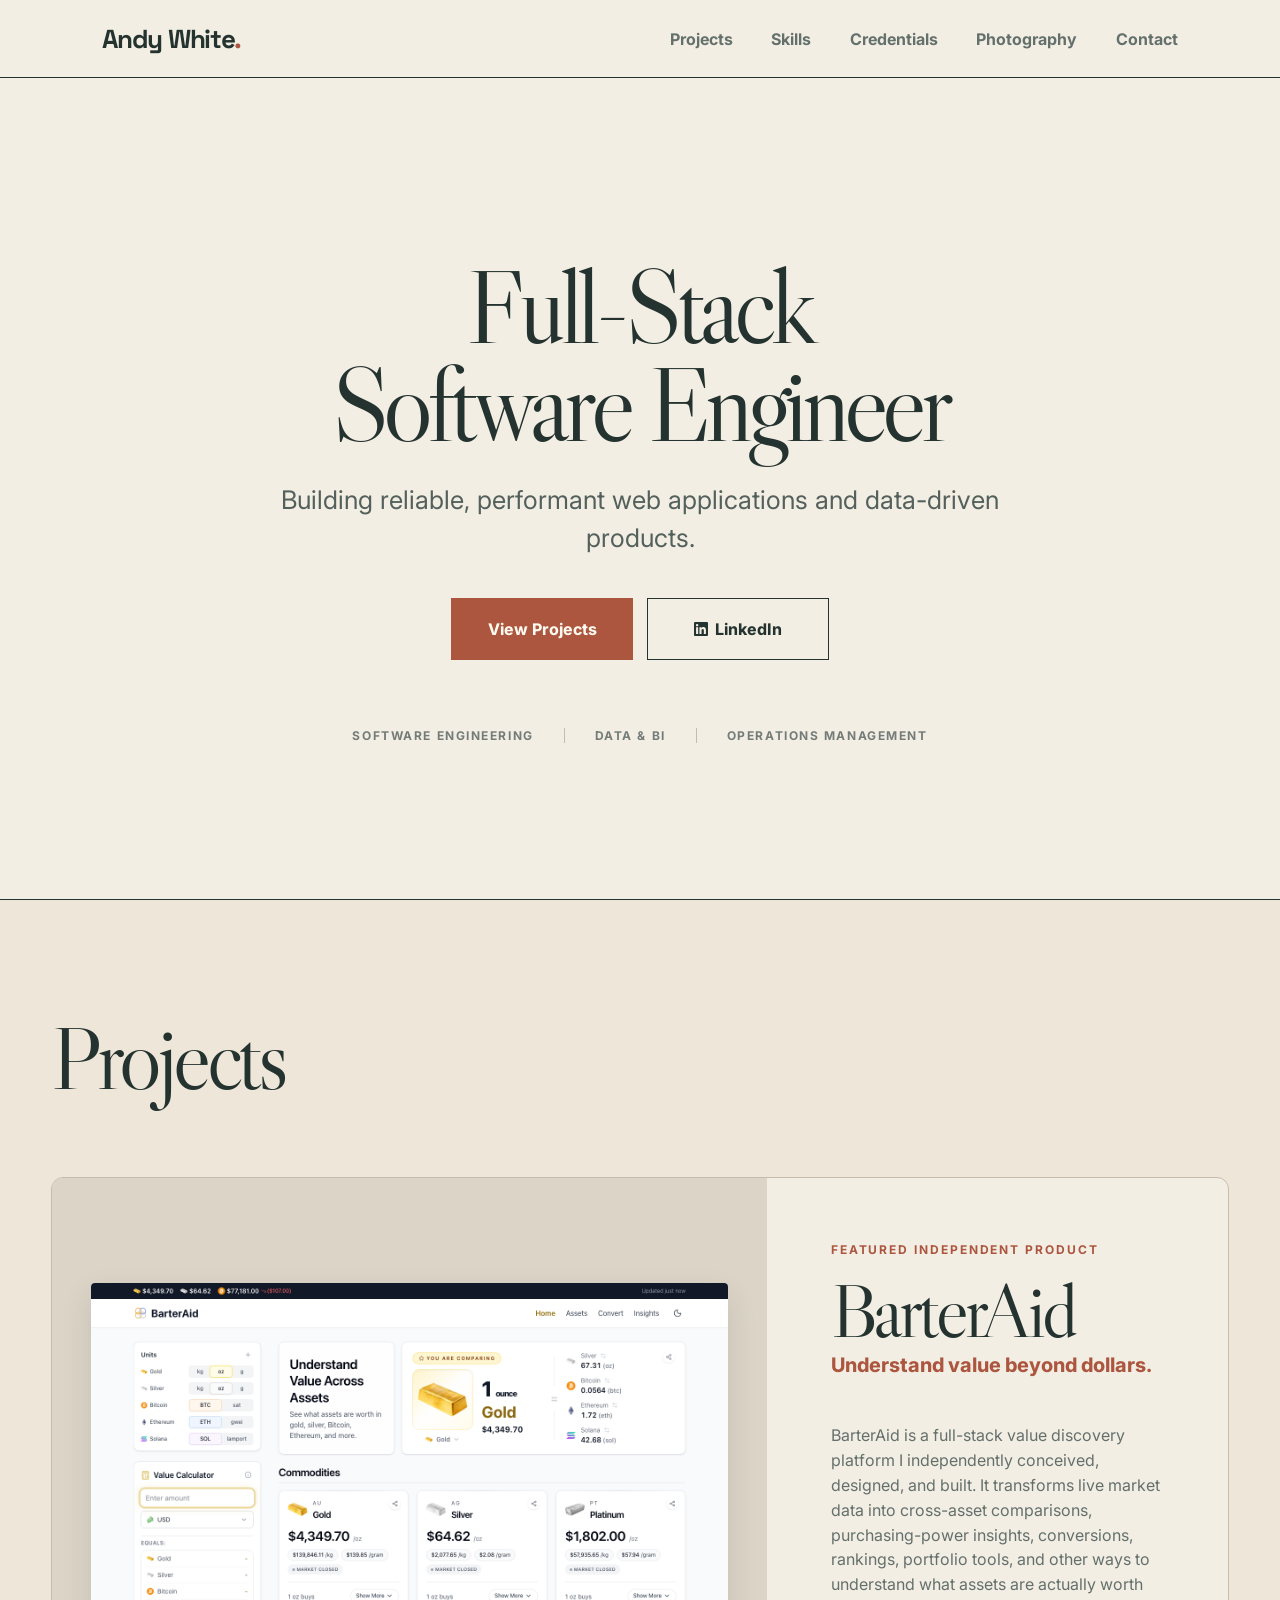
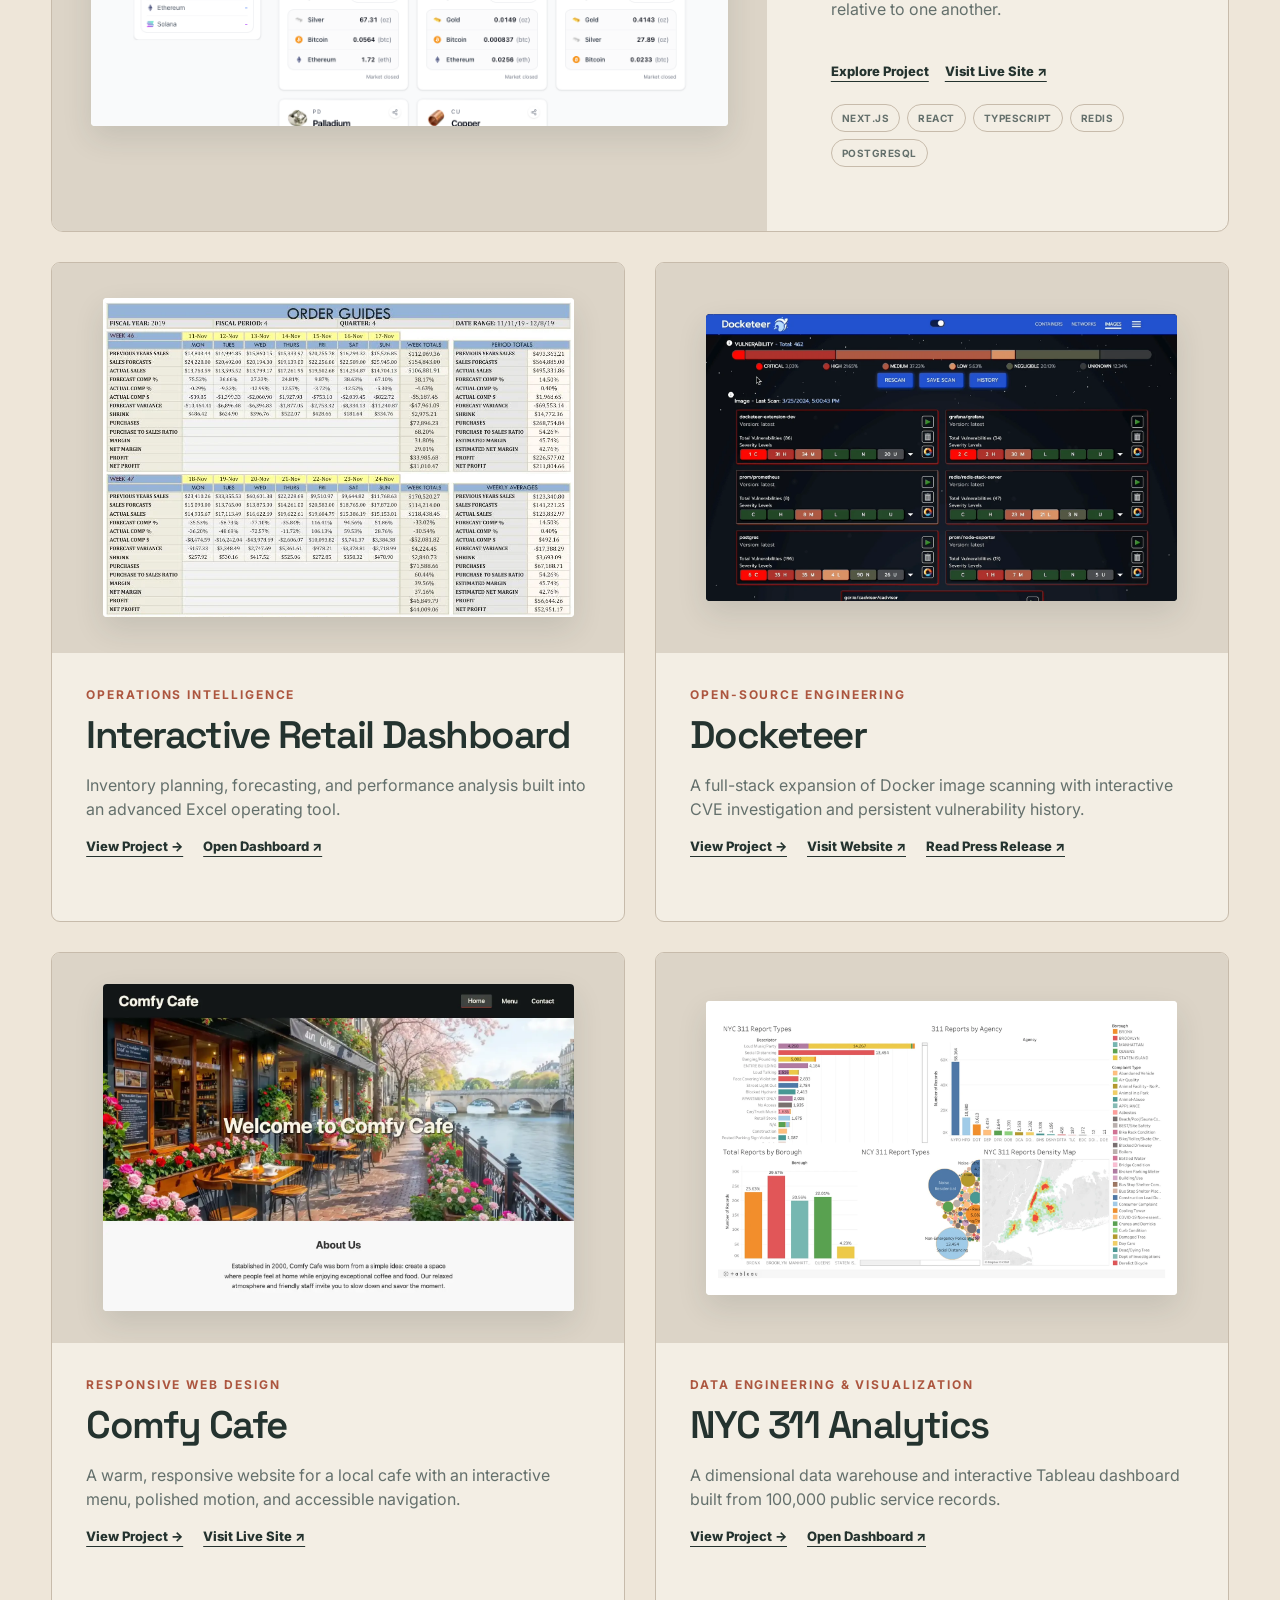
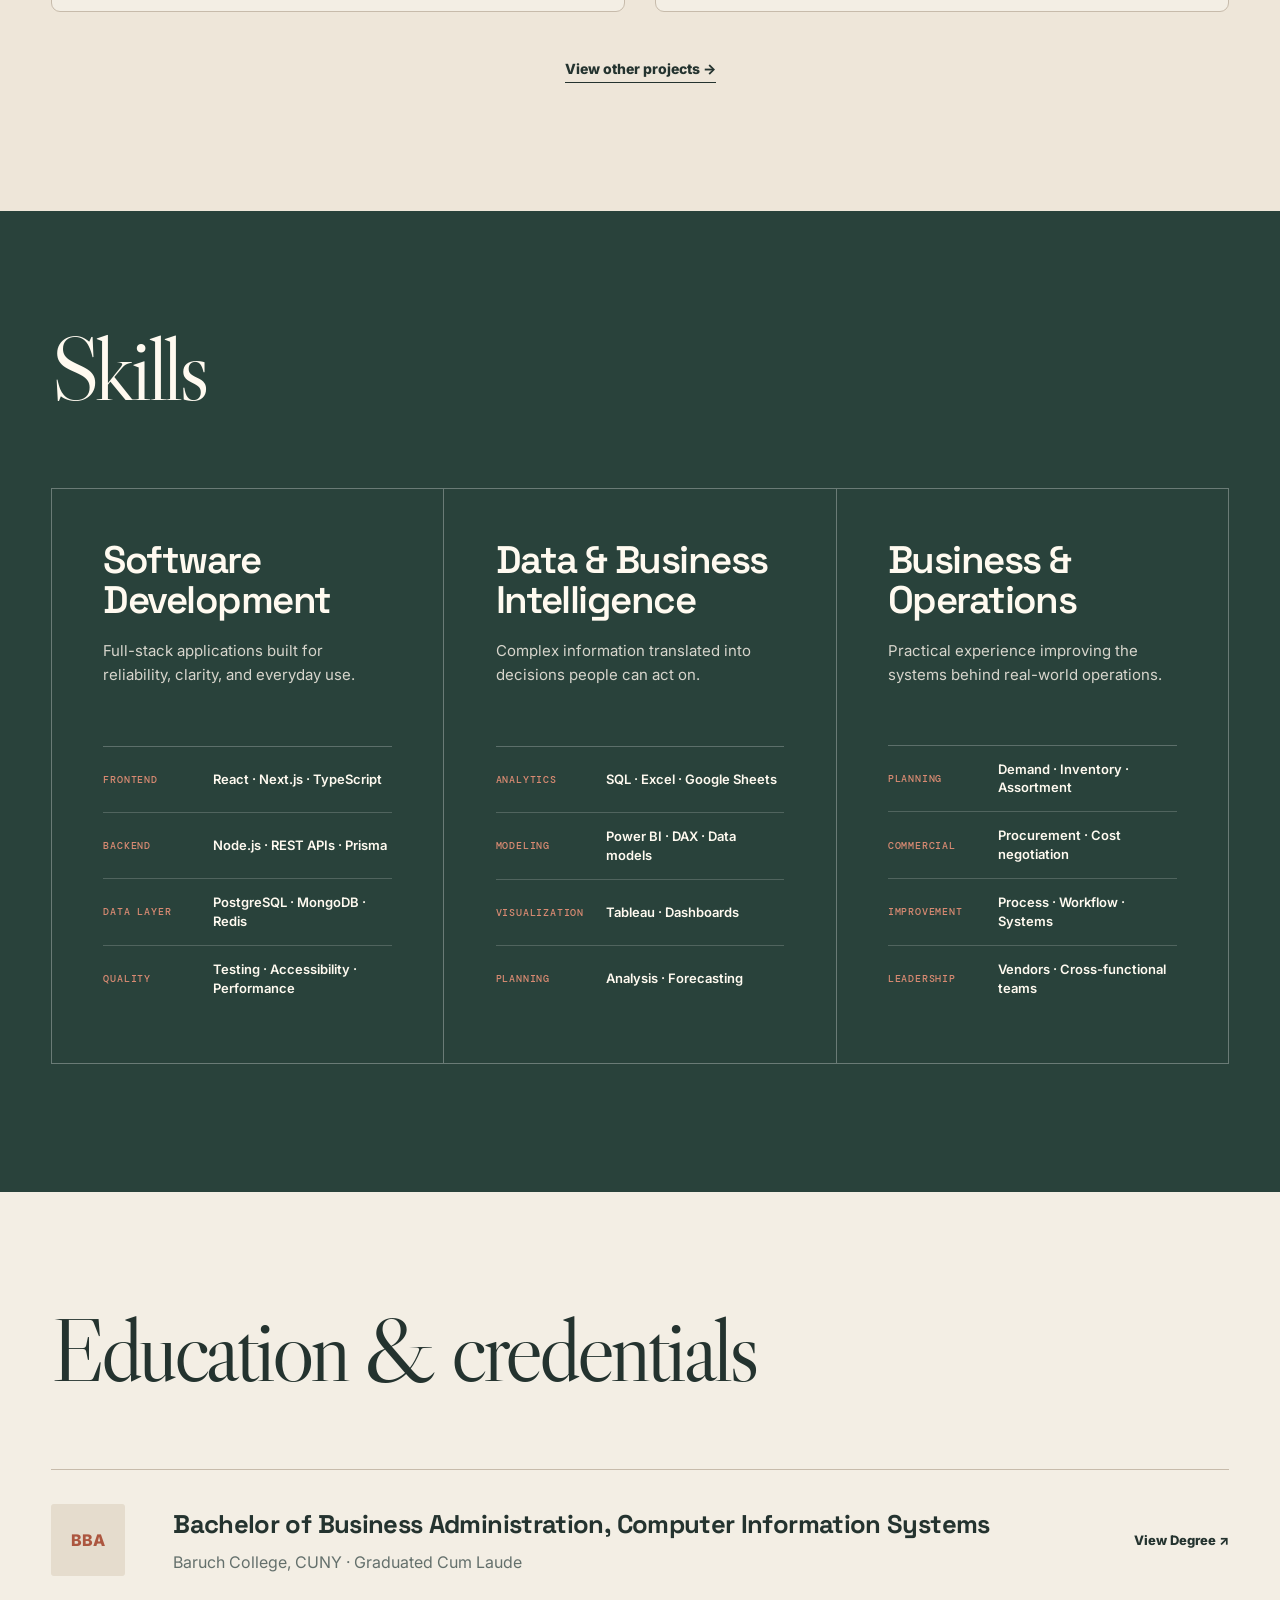
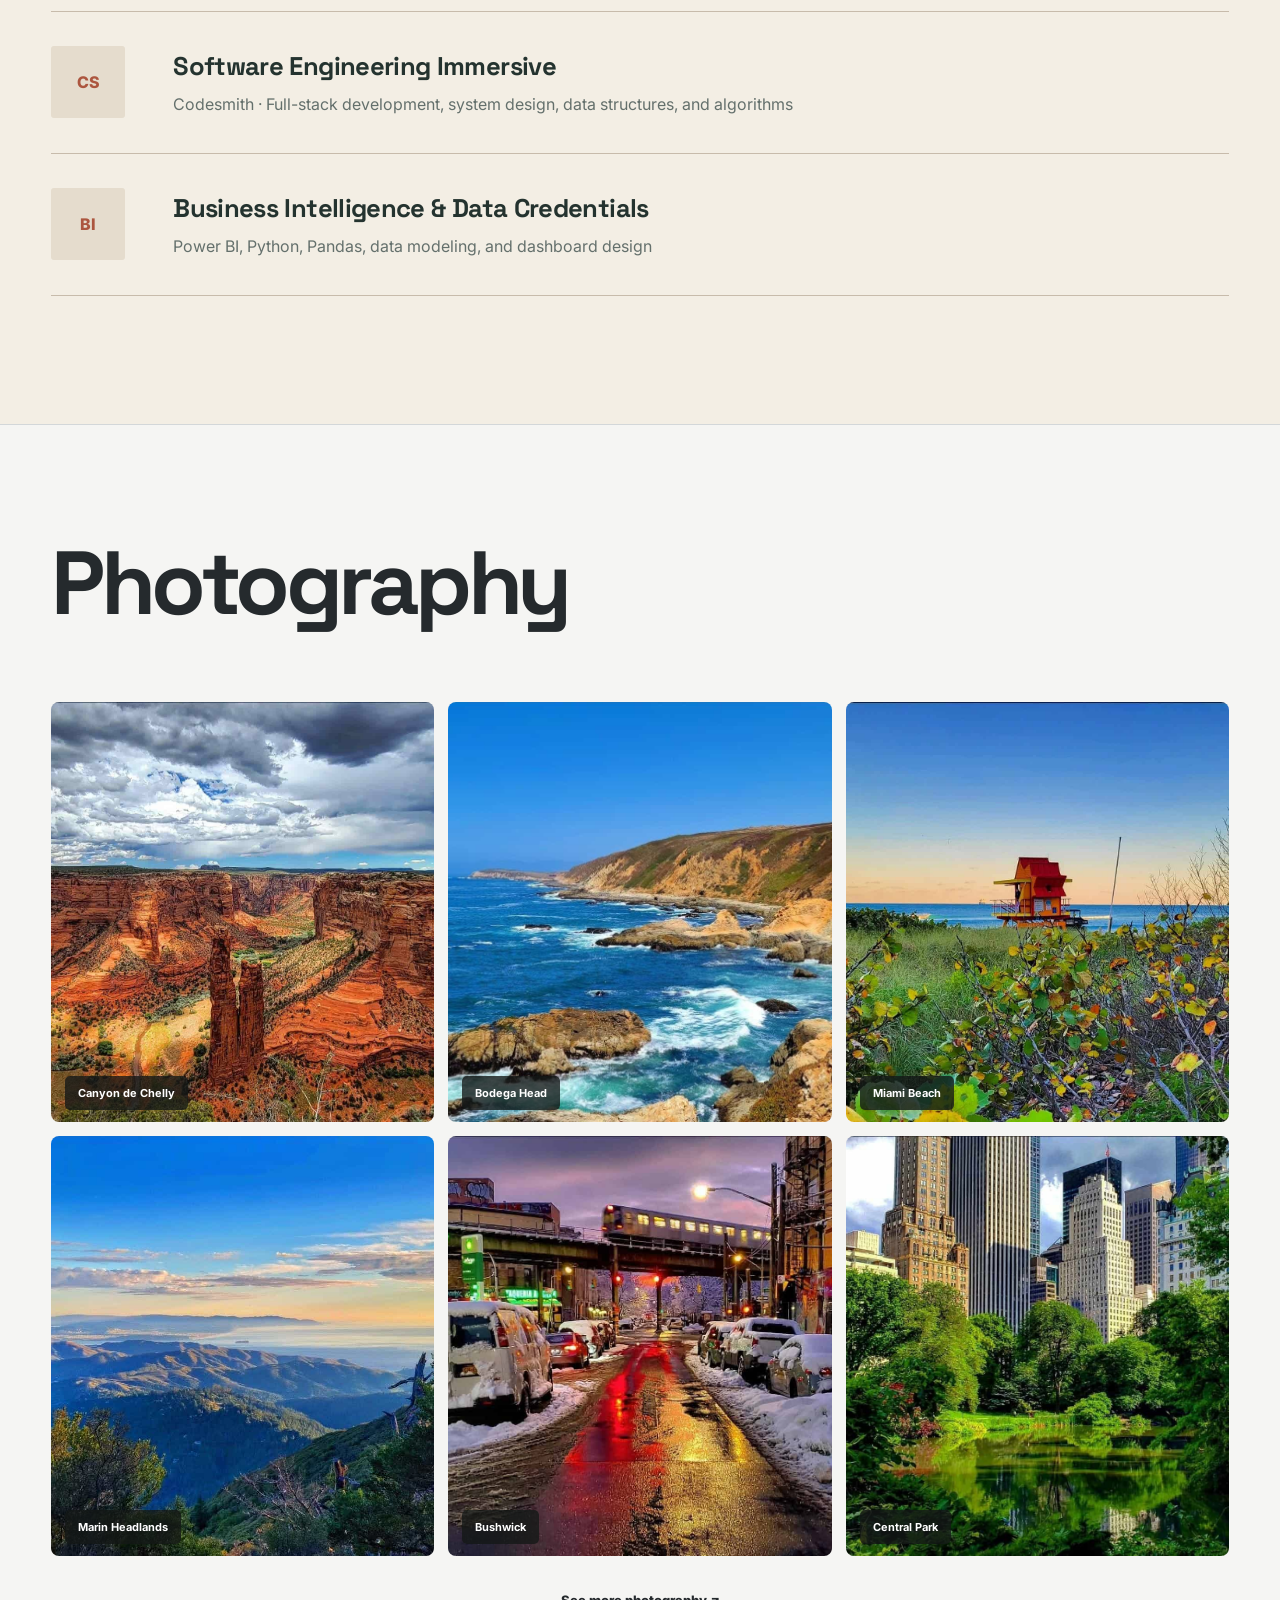
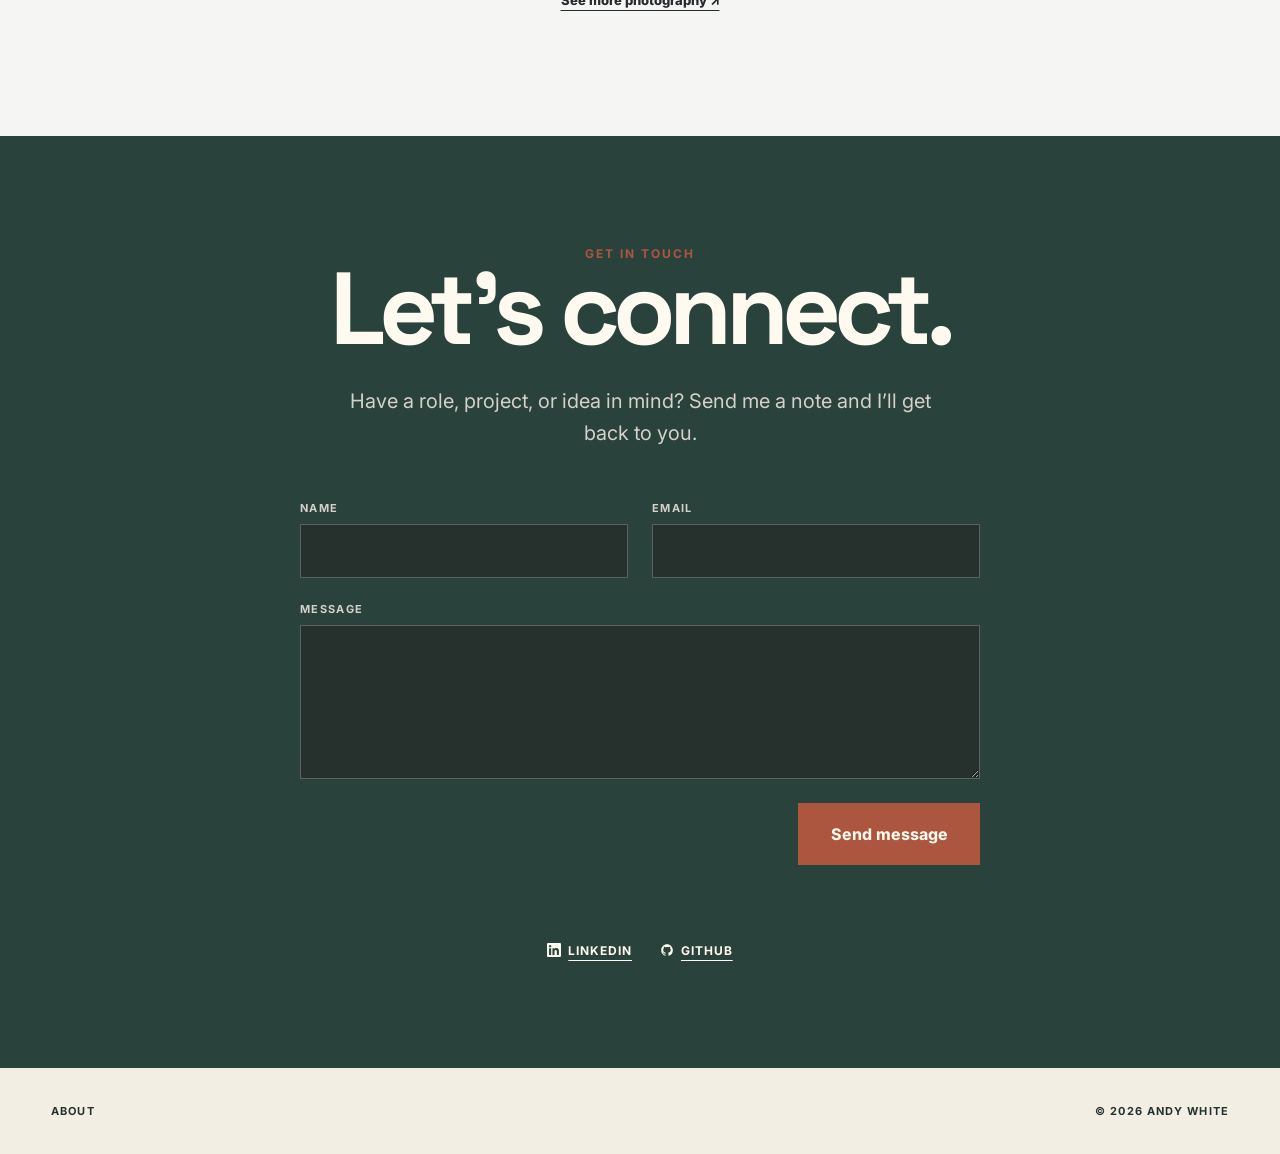
==== index.html @ 464817c8 "Harden existing Turnstile contact integration" ====
<!doctype html>
<html lang="en">
<head>
  <meta charset="utf-8">
  <meta name="viewport" content="width=device-width, initial-scale=1">
  <title>Andy White | Full-Stack Software Engineer</title>
  <meta name="description" content="Full-stack software engineering, data analysis, business intelligence, and operations projects by Andy White.">
  <meta name="author" content="Andy White">
  <meta name="theme-color" content="#f3eee4">
  <link rel="canonical" href="https://andywhite.cv/">
  <meta property="og:type" content="website">
  <meta property="og:site_name" content="Andy White">
  <meta property="og:title" content="Andy White | Full-Stack Software Engineer">
  <meta property="og:description" content="Reliable, performant web applications and data-driven products by Andy White.">
  <meta property="og:url" content="https://andywhite.cv/">
  <meta property="og:image" content="https://andywhite.cv/assets/social/portfolio-preview.png">
  <meta property="og:image:type" content="image/png">
  <meta property="og:image:width" content="1200">
  <meta property="og:image:height" content="630">
  <meta property="og:image:alt" content="Andy White, Full-Stack Software Engineer portfolio social preview">
  <meta name="twitter:card" content="summary_large_image">
  <meta name="twitter:title" content="Andy White | Full-Stack Software Engineer">
  <meta name="twitter:description" content="Reliable, performant web applications and data-driven products by Andy White.">
  <meta name="twitter:image" content="https://andywhite.cv/assets/social/portfolio-preview.png">
  <meta name="twitter:image:alt" content="Andy White, Full-Stack Software Engineer portfolio social preview">
  <script type="application/ld+json">
  {
    "@context": "https://schema.org",
    "@graph": [
      {
        "@type": "WebSite",
        "@id": "https://andywhite.cv/#website",
        "url": "https://andywhite.cv/",
        "name": "Andy White",
        "description": "Portfolio of Andy White, a full-stack software engineer with experience in data analysis, business intelligence, and operations."
      },
      {
        "@type": "Person",
        "@id": "https://andywhite.cv/#andy-white",
        "name": "Andy White",
        "url": "https://andywhite.cv/",
        "jobTitle": "Full-Stack Software Engineer",
        "description": "Full-stack software engineer with a background in business operations and data analysis.",
        "sameAs": [
          "https://www.linkedin.com/in/andywhite5/",
          "https://github.com/ComfyClicks",
          "https://www.instagram.com/ComfyClicks/"
        ]
      }
    ]
  }
  </script>
  <link rel="icon" href="assets/favicon.svg" type="image/svg+xml">
  <link rel="preconnect" href="https://fonts.googleapis.com">
  <link rel="preconnect" href="https://fonts.gstatic.com" crossorigin>
  <link href="https://fonts.googleapis.com/css2?family=DM+Mono:wght@500&amp;family=Inter:wght@400;500;600;700;800&amp;family=Libre+Caslon+Display&amp;family=Space+Grotesk:wght@500;600;700&amp;display=swap" rel="stylesheet">
  <link rel="stylesheet" href="portfolio.css?v=4">
  <script src="portfolio.js?v=2" defer></script>
  <script src="https://challenges.cloudflare.com/turnstile/v0/api.js?render=explicit&amp;onload=onTurnstileLoad" defer></script>
</head>
<body>
  <a class="skip-link" href="#main-content">Skip to main content</a>
  <header class="site-header">
    <a class="wordmark" href="#top" aria-label="Andy White, home">Andy White<span>.</span></a>
    <button class="menu-button" type="button" aria-expanded="false" aria-controls="primary-navigation">Menu</button>
    <nav id="primary-navigation" aria-label="Primary navigation">
      <a href="#projects">Projects</a><a href="#skills">Skills</a><a href="#credentials">Credentials</a><a href="#photography">Photography</a><a href="#contact">Contact</a>
    </nav>
  </header>
  <main id="main-content">
    <section class="hero" id="top">
      <div class="hero-inner">
        <h1>Full-Stack<br>Software Engineer</h1>
        <p class="hero-copy">Building reliable, performant web applications and data-driven products.</p>
        <div class="actions">
          <a class="button button-solid" href="#projects">View Projects</a>
          <a class="button button-outline social-link" href="https://www.linkedin.com/in/andywhite5/" target="_blank" rel="noopener noreferrer"><svg aria-hidden="true" focusable="false" viewBox="0 0 24 24"><path d="M20.45 20.45h-3.56v-5.57c0-1.33-.02-3.04-1.85-3.04-1.85 0-2.14 1.45-2.14 2.94v5.67H9.35V9h3.42v1.56h.04c.48-.9 1.64-1.85 3.37-1.85 3.6 0 4.27 2.37 4.27 5.46v6.28ZM5.34 7.43a2.06 2.06 0 1 1 0-4.13 2.06 2.06 0 0 1 0 4.13Zm1.78 13.02H3.56V9h3.56v11.45ZM22.23 0H1.77A1.75 1.75 0 0 0 0 1.73v20.54C0 23.23.79 24 1.77 24h20.45A1.76 1.76 0 0 0 24 22.27V1.73A1.76 1.76 0 0 0 22.22 0h.01Z"/></svg><span>LinkedIn</span></a>
        </div>
        <div class="hero-facts" aria-label="Professional focus"><span>Software engineering</span><span>Data &amp; BI</span><span>Operations management</span></div>
      </div>
    </section>
    <section class="projects section" id="projects">
      <div class="section-heading"><h2>Projects</h2></div>
      <article class="feature-project">
        <a class="product-visual feature-image" href="projects/barteraid.html" aria-label="Explore the BarterAid project">
          <span class="browser-frame browser-frame-feature"><span class="browser-chrome" aria-hidden="true"><i></i><i></i><i></i></span><img src="assets/projects/barteraid/homepage-desktop.png" width="1440" height="1000" alt="BarterAid dashboard comparing live metals and cryptocurrency values" fetchpriority="high"></span>
        </a>
        <div class="feature-copy">
          <p class="eyebrow">Featured independent product</p>
          <h3>BarterAid</h3>
          <p class="project-tagline">Understand value beyond dollars.</p>
          <p>BarterAid is a full-stack value discovery platform I independently conceived, designed, and built. It transforms live market data into cross-asset comparisons, purchasing-power insights, conversions, rankings, portfolio tools, and other ways to understand what assets are actually worth relative to one another.</p>
          <div class="text-links"><a href="projects/barteraid.html">Explore Project</a><a href="https://barteraid.com/" target="_blank" rel="noopener noreferrer">Visit Live Site ↗</a></div>
          <div class="tags" aria-label="BarterAid technologies"><span>Next.js</span><span>React</span><span>TypeScript</span><span>Redis</span><span>PostgreSQL</span></div>
        </div>
      </article>
      <div class="project-grid">
        <article class="project-card">
          <a class="product-visual" href="projects/retail-dashboard.html"><span class="browser-frame"><span class="browser-chrome" aria-hidden="true"><i></i><i></i><i></i></span><img src="assets/projects/retail-dashboard/overview.webp?v=2" width="929" height="630" alt="Retail order guide and inventory dashboard" loading="lazy"></span></a>
          <div class="project-card-copy"><p class="eyebrow">Operations intelligence</p><h3>Interactive Retail Dashboard</h3><p>Inventory planning, forecasting, and performance analysis built into an advanced Excel operating tool.</p><div class="card-links"><a class="inline-link" href="projects/retail-dashboard.html">View Project →</a><a class="inline-link" href="https://1drv.ms/x/c/ea506d5d292bc7fd/IQTTc9SDa4RPRKcrD3a8gt_5AYcir9dTVObp_t3yBQQrzck?em=2" target="_blank" rel="noopener noreferrer">Open Dashboard ↗</a></div></div>
        </article>
        <article class="project-card">
          <a class="product-visual" href="projects/docketeer.html" aria-label="Explore the Docketeer 18 project"><span class="browser-frame browser-frame-dark"><span class="browser-chrome" aria-hidden="true"><i></i><i></i><i></i></span><img src="assets/projects/docketeer/vulnerability-overview.webp" width="1456" height="888" alt="Docketeer 18 image vulnerability dashboard" loading="lazy"></span></a>
          <div class="project-card-copy"><p class="eyebrow">Open-source engineering</p><h3>Docketeer</h3><p>A full-stack expansion of Docker image scanning with interactive CVE investigation and persistent vulnerability history.</p><div class="card-links"><a class="inline-link" href="projects/docketeer.html">View Project →</a><a class="inline-link" href="https://docketeer.io" target="_blank" rel="noopener noreferrer">Visit Website ↗</a><a class="inline-link" href="https://medium.com/@docketeer/announcing-docketeer-18-0-a-whale-of-an-improvement-67282fbbbe61" target="_blank" rel="noopener noreferrer">Read Press Release ↗</a></div></div>
        </article>
        <article class="project-card">
          <a class="product-visual" href="projects/comfy-cafe.html"><span class="browser-frame"><span class="browser-chrome" aria-hidden="true"><i></i><i></i><i></i></span><img src="assets/projects/comfy-cafe/home.webp" width="1440" height="1000" alt="Comfy Cafe homepage with a warm cafe interior" loading="lazy"></span></a>
          <div class="project-card-copy"><p class="eyebrow">Responsive web design</p><h3>Comfy Cafe</h3><p>A warm, responsive website for a local cafe with an interactive menu, polished motion, and accessible navigation.</p><div class="card-links"><a class="inline-link" href="projects/comfy-cafe.html">View Project →</a><a class="inline-link" href="https://www.andywhite.cv/Comfy-Cafe/" target="_blank" rel="noopener noreferrer">Visit Live Site ↗</a></div></div>
        </article>
        <article class="project-card">
          <a class="product-visual" href="projects/tableau.html"><span class="browser-frame"><span class="browser-chrome" aria-hidden="true"><i></i><i></i><i></i></span><img src="assets/projects/tableau/dashboard.webp" width="1600" height="1000" alt="Tableau dashboard visualizing New York City 311 data" loading="lazy"></span></a>
          <div class="project-card-copy"><p class="eyebrow">Data engineering &amp; visualization</p><h3>NYC 311 Analytics</h3><p>A dimensional data warehouse and interactive Tableau dashboard built from 100,000 public service records.</p><div class="card-links"><a class="inline-link" href="projects/tableau.html">View Project →</a><a class="inline-link" href="https://public.tableau.com/app/profile/andywhite/viz/CIS4400Group7Tableau/Dashboard" target="_blank" rel="noopener noreferrer">Open Dashboard ↗</a></div></div>
        </article>
      </div>
      <a class="project-archive-link" href="projects/">View other projects →</a>
    </section>
    <section class="skills section" id="skills">
      <div class="section-heading"><h2>Skills</h2></div>
      <div class="skill-grid">
        <article><h3>Software Development</h3><p class="skill-summary">Full-stack applications built for reliability, clarity, and everyday use.</p><dl class="capability-list"><div><dt>Frontend</dt><dd>React · Next.js · TypeScript</dd></div><div><dt>Backend</dt><dd>Node.js · REST APIs · Prisma</dd></div><div><dt>Data layer</dt><dd>PostgreSQL · MongoDB · Redis</dd></div><div><dt>Quality</dt><dd>Testing · Accessibility · Performance</dd></div></dl></article>
        <article><h3>Data &amp; Business Intelligence</h3><p class="skill-summary">Complex information translated into decisions people can act on.</p><dl class="capability-list"><div><dt>Analytics</dt><dd>SQL · Excel · Google Sheets</dd></div><div><dt>Modeling</dt><dd>Power BI · DAX · Data models</dd></div><div><dt>Visualization</dt><dd>Tableau · Dashboards</dd></div><div><dt>Planning</dt><dd>Analysis · Forecasting</dd></div></dl></article>
        <article><h3>Business &amp; Operations</h3><p class="skill-summary">Practical experience improving the systems behind real-world operations.</p><dl class="capability-list"><div><dt>Planning</dt><dd>Demand · Inventory · Assortment</dd></div><div><dt>Commercial</dt><dd>Procurement · Cost negotiation</dd></div><div><dt>Improvement</dt><dd>Process · Workflow · Systems</dd></div><div><dt>Leadership</dt><dd>Vendors · Cross-functional teams</dd></div></dl></article>
      </div>
    </section>
    <section class="credentials section" id="credentials">
      <div class="section-heading"><h2>Education &amp; credentials</h2></div>
      <div class="credential-list">
        <article><div class="credential-mark">BBA</div><div><h3>Bachelor of Business Administration, Computer Information Systems</h3><p>Baruch College, CUNY · Graduated Cum Laude</p></div><a href="https://www.parchment.com/u/award/a4473c1ff28fa8b5ebdd582a8330807a" target="_blank" rel="noopener noreferrer">View Degree ↗</a></article>
        <article><div class="credential-mark">CS</div><div><h3>Software Engineering Immersive</h3><p>Codesmith · Full-stack development, system design, data structures, and algorithms</p></div></article>
        <article><div class="credential-mark">BI</div><div><h3>Business Intelligence &amp; Data Credentials</h3><p>Power BI, Python, Pandas, data modeling, and dashboard design</p></div></article>
      </div>
    </section>
    <section class="photography section" id="photography">
      <div class="section-heading photo-heading"><h2>Photography</h2></div>
      <div class="photo-grid">
        <figure><img src="assets/instagram/Canyon-de-Chelly.jpg" width="1079" height="1080" alt="Canyon de Chelly under dramatic clouds" loading="lazy"><figcaption>Canyon de Chelly</figcaption></figure>
        <figure><img src="assets/instagram/Bodega-Head.jpg" width="1079" height="848" alt="Rocky coastline at Bodega Head" loading="lazy"><figcaption>Bodega Head</figcaption></figure>
        <figure><img src="assets/instagram/Miami-Beach.jpg" width="1079" height="1076" alt="Colorful lifeguard tower at Miami Beach" loading="lazy"><figcaption>Miami Beach</figcaption></figure>
        <figure><img src="assets/instagram/Marin-Headlands.jpg" width="1079" height="817" alt="Mountain view from the Marin Headlands" loading="lazy"><figcaption>Marin Headlands</figcaption></figure>
        <figure><img src="assets/instagram/Bushwick.jpg" width="1079" height="911" alt="Snowy city street in Bushwick" loading="lazy"><figcaption>Bushwick</figcaption></figure>
        <figure><img src="assets/instagram/Central-Park.jpg" width="1079" height="973" alt="Central Park and Manhattan skyline" loading="lazy"><figcaption>Central Park</figcaption></figure>
      </div>
      <a class="photo-link" href="https://instagram.com/ComfyClicks" target="_blank" rel="noopener noreferrer">See more photography ↗</a>
    </section>
    <section class="closer" id="contact">
      <div class="contact-intro"><p class="eyebrow">Get in touch</p><h2>Let’s connect.</h2><p>Have a role, project, or idea in mind? Send me a note and I’ll get back to you.</p></div>
      <form class="contact-form" id="contact-form" action="/api/contact" method="post">
        <div class="contact-fields">
          <label><span>Name</span><input type="text" name="name" autocomplete="name" maxlength="100" required></label>
          <label><span>Email</span><input type="email" name="email" autocomplete="email" maxlength="254" required></label>
          <label class="contact-message"><span>Message</span><textarea name="message" rows="6" maxlength="5000" required></textarea></label>
        </div>
        <label class="contact-honeypot" aria-hidden="true">Company website<input type="url" name="website" tabindex="-1" autocomplete="off"></label>
        <div class="contact-submit">
          <div class="cf-turnstile" data-sitekey="0x4AAAAAAE0Ggj4gbh1R_qEI" data-action="contact" data-theme="dark"></div>
          <button class="button button-solid" type="submit">Send message</button>
        </div>
        <p class="contact-status" id="contact-status" role="status" aria-live="polite"></p>
      </form>
      <div class="contact-links"><a class="social-link" href="https://www.linkedin.com/in/andywhite5/" target="_blank" rel="noopener noreferrer"><svg aria-hidden="true" focusable="false" viewBox="0 0 24 24"><path d="M20.45 20.45h-3.56v-5.57c0-1.33-.02-3.04-1.85-3.04-1.85 0-2.14 1.45-2.14 2.94v5.67H9.35V9h3.42v1.56h.04c.48-.9 1.64-1.85 3.37-1.85 3.6 0 4.27 2.37 4.27 5.46v6.28ZM5.34 7.43a2.06 2.06 0 1 1 0-4.13 2.06 2.06 0 0 1 0 4.13Zm1.78 13.02H3.56V9h3.56v11.45ZM22.23 0H1.77A1.75 1.75 0 0 0 0 1.73v20.54C0 23.23.79 24 1.77 24h20.45A1.76 1.76 0 0 0 24 22.27V1.73A1.76 1.76 0 0 0 22.22 0h.01Z"/></svg><span>LinkedIn</span></a><a class="social-link" href="https://github.com/comfyclicks" target="_blank" rel="noopener noreferrer"><svg aria-hidden="true" focusable="false" viewBox="0 0 24 24"><path fill-rule="evenodd" d="M12 2C6.48 2 2 6.58 2 12.23c0 4.52 2.87 8.35 6.84 9.71.5.1.68-.22.68-.49 0-.24-.01-1.05-.01-1.91-2.78.62-3.37-1.2-3.37-1.2-.45-1.18-1.11-1.49-1.11-1.49-.91-.64.07-.62.07-.62 1 .07 1.53 1.05 1.53 1.05.89 1.56 2.34 1.11 2.91.85.09-.66.35-1.11.63-1.37-2.22-.26-4.56-1.14-4.56-5.06 0-1.12.39-2.03 1.03-2.75-.1-.26-.45-1.3.1-2.71 0 0 .84-.28 2.75 1.05A9.37 9.37 0 0 1 12 6.95c.85 0 1.7.12 2.5.34 1.91-1.33 2.75-1.05 2.75-1.05.55 1.41.2 2.45.1 2.71.64.72 1.03 1.63 1.03 2.75 0 3.93-2.35 4.8-4.58 5.05.36.32.68.94.68 1.9 0 1.37-.01 2.47-.01 2.81 0 .27.18.59.69.49A10.25 10.25 0 0 0 22 12.23C22 6.58 17.52 2 12 2Z" clip-rule="evenodd"/></svg><span>GitHub</span></a></div>
    </section>
  </main>
  <footer><a href="about.html">About</a><span>© 2026 Andy White</span></footer>
</body>
</html>
---- portfolio.css ----
:root { --paper:#f3eee4; --paper-deep:#e5dccd; --projects:#eee6d9; --ink:#24332f; --muted:#64706c; --rule:#c7bbab; --accent:#ac563f; --dark:#29423b; --white:#fffaf0; --max-width:1420px; }
* { box-sizing:border-box; }
html { scroll-behavior:smooth; scroll-padding-top:78px; }
body { margin:0; color:var(--ink); background:var(--paper); font-family:Inter,sans-serif; }
body.menu-open { overflow:hidden; }
a { color:inherit; text-underline-offset:5px; }
img { display:block; max-width:100%; }
button { font:inherit; }
.skip-link { position:fixed; z-index:100; top:10px; left:10px; padding:10px 14px; color:#111; background:#fff; transform:translateY(-160%); }
.skip-link:focus { transform:translateY(0); }
.site-header { position:sticky; z-index:20; top:0; min-height:78px; padding:0 clamp(24px,8vw,178px); display:flex; justify-content:space-between; align-items:center; gap:32px; background:color-mix(in srgb,var(--paper) 93%,transparent); border-bottom:1px solid var(--ink); backdrop-filter:blur(16px); }
.wordmark { font:800 26px/1 "Space Grotesk",sans-serif; letter-spacing:-.05em; text-decoration:none; }
.wordmark span { color:var(--accent); }
.site-header nav { display:flex; gap:clamp(22px,3vw,42px); }
.site-header nav a { color:var(--muted); font-weight:700; text-decoration:none; }
.site-header nav a:hover,.site-header nav a:focus-visible { color:var(--accent); }
.menu-button { display:none; padding:10px 0; color:var(--ink); background:none; border:0; font-size:13px; font-weight:800; cursor:pointer; }
.hero { min-height:calc(100svh - 78px); display:grid; place-items:center; border-bottom:1px solid var(--ink); }
.hero-inner { width:min(1080px,calc(100% - 48px)); padding:96px 0 72px; text-align:center; }
.hero h1 { margin:0 auto 28px; font:400 clamp(64px,8.2vw,124px)/.93 "Libre Caslon Display",serif; letter-spacing:-.055em; }
.hero-copy { max-width:780px; margin:0 auto; color:#53605c; font-size:clamp(20px,2vw,29px); line-height:1.45; }
.actions { margin-top:42px; display:flex; justify-content:center; gap:14px; }
.button { min-width:182px; padding:20px 26px; border:1px solid var(--ink); font-weight:750; text-align:center; text-decoration:none; transition:transform .2s,background .2s,color .2s; }
.button:hover,.button:focus-visible { transform:translateY(-3px); }
.button-solid { color:var(--white); border-color:var(--accent); background:var(--accent); }
.button-outline { background:transparent; }
.social-link { display:inline-flex; align-items:center; justify-content:center; gap:7px; }
.social-link svg { display:block; width:14px; height:14px; flex:0 0 14px; fill:currentColor; }
.hero-facts { margin-top:68px; display:flex; justify-content:center; color:#747c78; font-size:12px; font-weight:700; letter-spacing:.13em; text-transform:uppercase; }
.hero-facts span { padding:0 30px; border-right:1px solid var(--rule); }
.hero-facts span:last-child { border:0; }
.section { padding:clamp(90px,10vw,150px) clamp(24px,4vw,56px); }
.section-heading { max-width:var(--max-width); margin:0 auto clamp(48px,6vw,84px); }
.section-heading h2 { margin:-12px 0 0; font:400 clamp(58px,7vw,108px)/.94 "Libre Caslon Display",serif; letter-spacing:-.05em; }
.eyebrow { margin:0; color:var(--accent); font-size:12px; font-weight:700; line-height:1.3; letter-spacing:.16em; text-transform:uppercase; }
.projects { background:var(--projects); }
.feature-project { max-width:var(--max-width); min-height:650px; margin:0 auto 30px; display:grid; grid-template-columns:1.55fr 1fr; overflow:hidden; border:1px solid var(--rule); border-radius:12px; background:var(--paper); }
.product-visual { display:grid; place-items:center; overflow:hidden; text-decoration:none; background:#dcd4c7; }
.feature-image { min-height:650px; padding:clamp(20px,3vw,44px); }
.browser-frame { width:min(92%,650px); overflow:hidden; border:0; border-radius:4px; background:#fff; box-shadow:0 12px 30px rgba(36,51,47,.12); transition:transform .4s ease,box-shadow .4s ease; }
.browser-frame-feature { width:min(100%,850px); }
.browser-chrome { display:none; }
.browser-frame img { width:100%; height:auto; object-fit:contain; }
.browser-frame-dark { background:#101724; }
.product-visual:hover .browser-frame,.product-visual:focus-visible .browser-frame { transform:translateY(-4px); box-shadow:0 22px 55px rgba(36,51,47,.2); }
.feature-copy { padding:clamp(42px,5vw,82px); display:flex; flex-direction:column; justify-content:center; }
.feature-copy h3 { margin:14px 0 5px; font:400 clamp(60px,6vw,94px)/1 "Libre Caslon Display",serif; letter-spacing:-.05em; }
.project-tagline { margin:0 0 30px; color:var(--accent); font-size:20px; font-weight:750; }
.feature-copy>p:last-of-type { color:var(--muted); font-size:16px; line-height:1.55; }
.text-links { display:flex; flex-wrap:wrap; gap:16px; margin:25px 0; }
.text-links a,.inline-link,.photo-link { font-size:13px; font-weight:800; }
.tags { display:flex; flex-wrap:wrap; gap:7px; }
.tags span { padding:7px 10px; border:1px solid var(--rule); border-radius:999px; color:var(--muted); font-size:10px; font-weight:700; letter-spacing:.05em; text-transform:uppercase; }
.project-grid { max-width:var(--max-width); margin:0 auto; display:grid; grid-template-columns:1fr 1fr; gap:30px; }
.project-card { overflow:hidden; border:1px solid var(--rule); border-radius:9px; background:var(--paper); }
.project-card>.product-visual { min-height:390px; padding:30px; }
.project-card-copy { min-height:268px; padding:34px; }
.project-card h3 { margin:12px 0; font:600 clamp(27px,3vw,40px)/1.1 "Space Grotesk",sans-serif; letter-spacing:-.04em; }
.project-card p:not(.eyebrow) { max-width:610px; color:var(--muted); line-height:1.55; }
.card-links { display:flex; flex-wrap:wrap; gap:10px 20px; }
.project-archive-link { display:block; width:fit-content; margin:48px auto 0; padding-bottom:5px; border-bottom:1px solid var(--ink); font-size:14px; font-weight:800; text-decoration:none; }
.skills { color:var(--white); background:var(--dark); }
.skills .section-heading h2 { color:var(--white); }
.skill-grid { max-width:var(--max-width); margin:0 auto; display:grid; grid-template-columns:repeat(3,1fr); border-top:1px solid rgba(255,255,255,.3); border-left:1px solid rgba(255,255,255,.3); }
.skill-grid article { min-height:520px; padding:clamp(30px,4vw,54px); display:flex; flex-direction:column; border-right:1px solid rgba(255,255,255,.3); border-bottom:1px solid rgba(255,255,255,.3); }
.skill-grid h3 { max-width:350px; margin:0 0 18px; font:600 clamp(28px,3vw,40px)/1.05 "Space Grotesk",sans-serif; letter-spacing:-.04em; }
.skill-summary { min-height:76px; margin:0 0 30px; color:#d7d5cc; font-size:15px; line-height:1.6; }
.capability-list { margin:auto 0 0; border-top:1px solid rgba(255,255,255,.24); }
.capability-list div { min-height:66px; padding:14px 0; display:grid; grid-template-columns:94px minmax(0,1fr); gap:16px; align-items:center; border-bottom:1px solid rgba(255,255,255,.18); }
.capability-list div:last-child { border-bottom:0; }
.capability-list dt { color:#d88a72; font:500 10px "DM Mono",monospace; letter-spacing:.08em; text-transform:uppercase; }
.capability-list dd { margin:0; color:var(--white); font-size:13px; font-weight:600; line-height:1.45; }
.credential-list { max-width:var(--max-width); margin:0 auto; border-top:1px solid var(--rule); }
.credential-list article { min-height:142px; padding:34px 0; display:grid; grid-template-columns:94px minmax(0,1fr) auto; gap:28px; align-items:center; border-bottom:1px solid var(--rule); }
.credential-mark { width:74px; height:72px; display:grid; place-items:center; border-radius:3px; color:var(--accent); background:var(--paper-deep); font-weight:800; }
.credential-list h3 { margin:0 0 12px; font:700 clamp(20px,2vw,26px)/1.2 "Space Grotesk",sans-serif; letter-spacing:-.025em; }
.credential-list p { margin:0; color:var(--muted); }
.credential-list a { font-size:13px; font-weight:800; text-decoration:none; }
.photography { color:#252a2d; background:#f5f5f3; border-top:1px solid #d3d7d9; }
.photo-heading h2 { font-family:"Space Grotesk",sans-serif; font-weight:700; }
.photo-grid { max-width:var(--max-width); margin:0 auto; display:grid; grid-template-columns:repeat(3,1fr); gap:14px; }
.photo-grid figure { position:relative; height:420px; margin:0; overflow:hidden; border-radius:8px; background:#ddd; }
.photo-grid img { width:100%; height:100%; object-fit:cover; transition:transform .55s ease; }
.photo-grid figure:hover img { transform:scale(1.035); }
.photo-grid figcaption { position:absolute; left:14px; bottom:12px; padding:10px 13px; border-radius:5px; color:#fff; background:rgba(20,24,22,.78); font-size:11px; font-weight:700; }
.photo-link { display:block; width:fit-content; margin:36px auto 0; }
.closer { min-height:760px; padding:110px 24px; display:grid; place-content:center; text-align:center; color:var(--white); background:var(--dark); }
.closer h2 { margin:0 0 28px; color:var(--white); font:700 clamp(64px,8vw,112px)/.93 "Space Grotesk",sans-serif; letter-spacing:-.065em; }
.closer>p { margin:0; color:#d3d1c9; font-size:20px; }
.contact-intro>p:last-child { max-width:620px; margin:0 auto; color:#d3d1c9; font-size:20px; line-height:1.6; }
.contact-form { width:min(680px,calc(100vw - 48px)); margin:52px auto 0; text-align:left; }
.contact-fields { display:grid; grid-template-columns:1fr 1fr; gap:24px; }
.contact-fields label { display:grid; gap:9px; }
.contact-fields label>span { color:#d3d1c9; font-size:11px; font-weight:700; letter-spacing:.12em; text-transform:uppercase; }
.contact-fields input,.contact-fields textarea { width:100%; padding:16px 18px; color:var(--white); border:1px solid #5c625f; border-radius:0; outline:0; background:#26302d; font:inherit; }
.contact-fields textarea { resize:vertical; min-height:150px; }
.contact-fields input:focus,.contact-fields textarea:focus { border-color:#f2a991; box-shadow:0 0 0 2px rgba(242,169,145,.22); }
.contact-message { grid-column:1/-1; }
.contact-honeypot { position:absolute; width:1px; height:1px; overflow:hidden; clip:rect(0 0 0 0); white-space:nowrap; }
.contact-submit { margin-top:24px; display:flex; align-items:center; justify-content:space-between; gap:20px; }
.contact-submit .cf-turnstile { display:flex; flex:1 1 auto; justify-content:center; }
.contact-submit .button { cursor:pointer; background:var(--accent); }
.contact-submit .button:disabled { cursor:wait; opacity:.65; transform:none; }
.contact-status { min-height:24px; margin:18px 0 0; color:#d3d1c9; text-align:center; }
.contact-status.is-error { color:#ffb7ad; }
.contact-links { margin-top:36px; display:flex; justify-content:center; gap:28px; }
.contact-links a { color:var(--white); font-size:12px; font-weight:700; letter-spacing:.08em; text-transform:uppercase; }
.button-light { color:var(--white); border-color:var(--white); }
footer { min-height:86px; padding:0 clamp(24px,4vw,56px); display:flex; justify-content:space-between; align-items:center; gap:30px; background:var(--paper); font-size:11px; font-weight:700; letter-spacing:.1em; text-transform:uppercase; }
footer a { text-decoration:none; }
footer a:hover,footer a:focus-visible { color:var(--accent); }
@media (max-width:980px) {
  .site-header { min-height:68px; }
  .menu-button { display:block; }
  .site-header nav { position:fixed; inset:68px 0 auto; padding:28px 24px 34px; display:grid; gap:0; visibility:hidden; opacity:0; background:var(--paper); border-bottom:1px solid var(--ink); transform:translateY(-12px); transition:opacity .2s,transform .2s,visibility .2s; }
  .site-header nav.open { visibility:visible; opacity:1; transform:translateY(0); }
  .site-header nav a { padding:15px 0; border-bottom:1px solid var(--rule); }
  .hero { min-height:calc(100svh - 68px); }
  .feature-project { grid-template-columns:1fr; }
  .feature-image { min-height:520px; }
  .project-grid,.skill-grid { grid-template-columns:1fr; }
  .skill-grid article { min-height:auto; }
  .skill-summary { min-height:auto; }
  .photo-grid { grid-template-columns:1fr 1fr; }
}
@media (max-width:620px) {
  html { scroll-padding-top:68px; }
  .site-header,.section { padding-inline:22px; }
  .section-heading h2 { font-size:50px; }
  .hero-inner { padding-top:70px; }
  .hero h1 { font-size:clamp(52px,17vw,80px); }
  .hero-facts { gap:12px; flex-direction:column; }
  .hero-facts span { border:0; }
  .actions { flex-direction:column; }
  .feature-image { min-height:300px; padding:18px; }
  .project-card>.product-visual { min-height:270px; padding:18px; }
  .browser-frame { width:100%; }
  .credential-list article { grid-template-columns:74px 1fr; }
  .credential-list a { grid-column:2; }
  .photo-grid { grid-template-columns:1fr; }
  .photo-grid figure { height:360px; }
  .closer { min-height:650px; }
  .closer h2 { font-size:50px; }
  .contact-fields { grid-template-columns:1fr; }
  .contact-message { grid-column:auto; }
  .contact-submit { align-items:stretch; flex-direction:column; }
  .contact-submit .button { width:100%; }
  footer { padding-block:28px; flex-direction:column; align-items:flex-start; }
}
@media (prefers-reduced-motion:reduce) { html { scroll-behavior:auto; } *,*::before,*::after { transition-duration:.01ms!important; } }
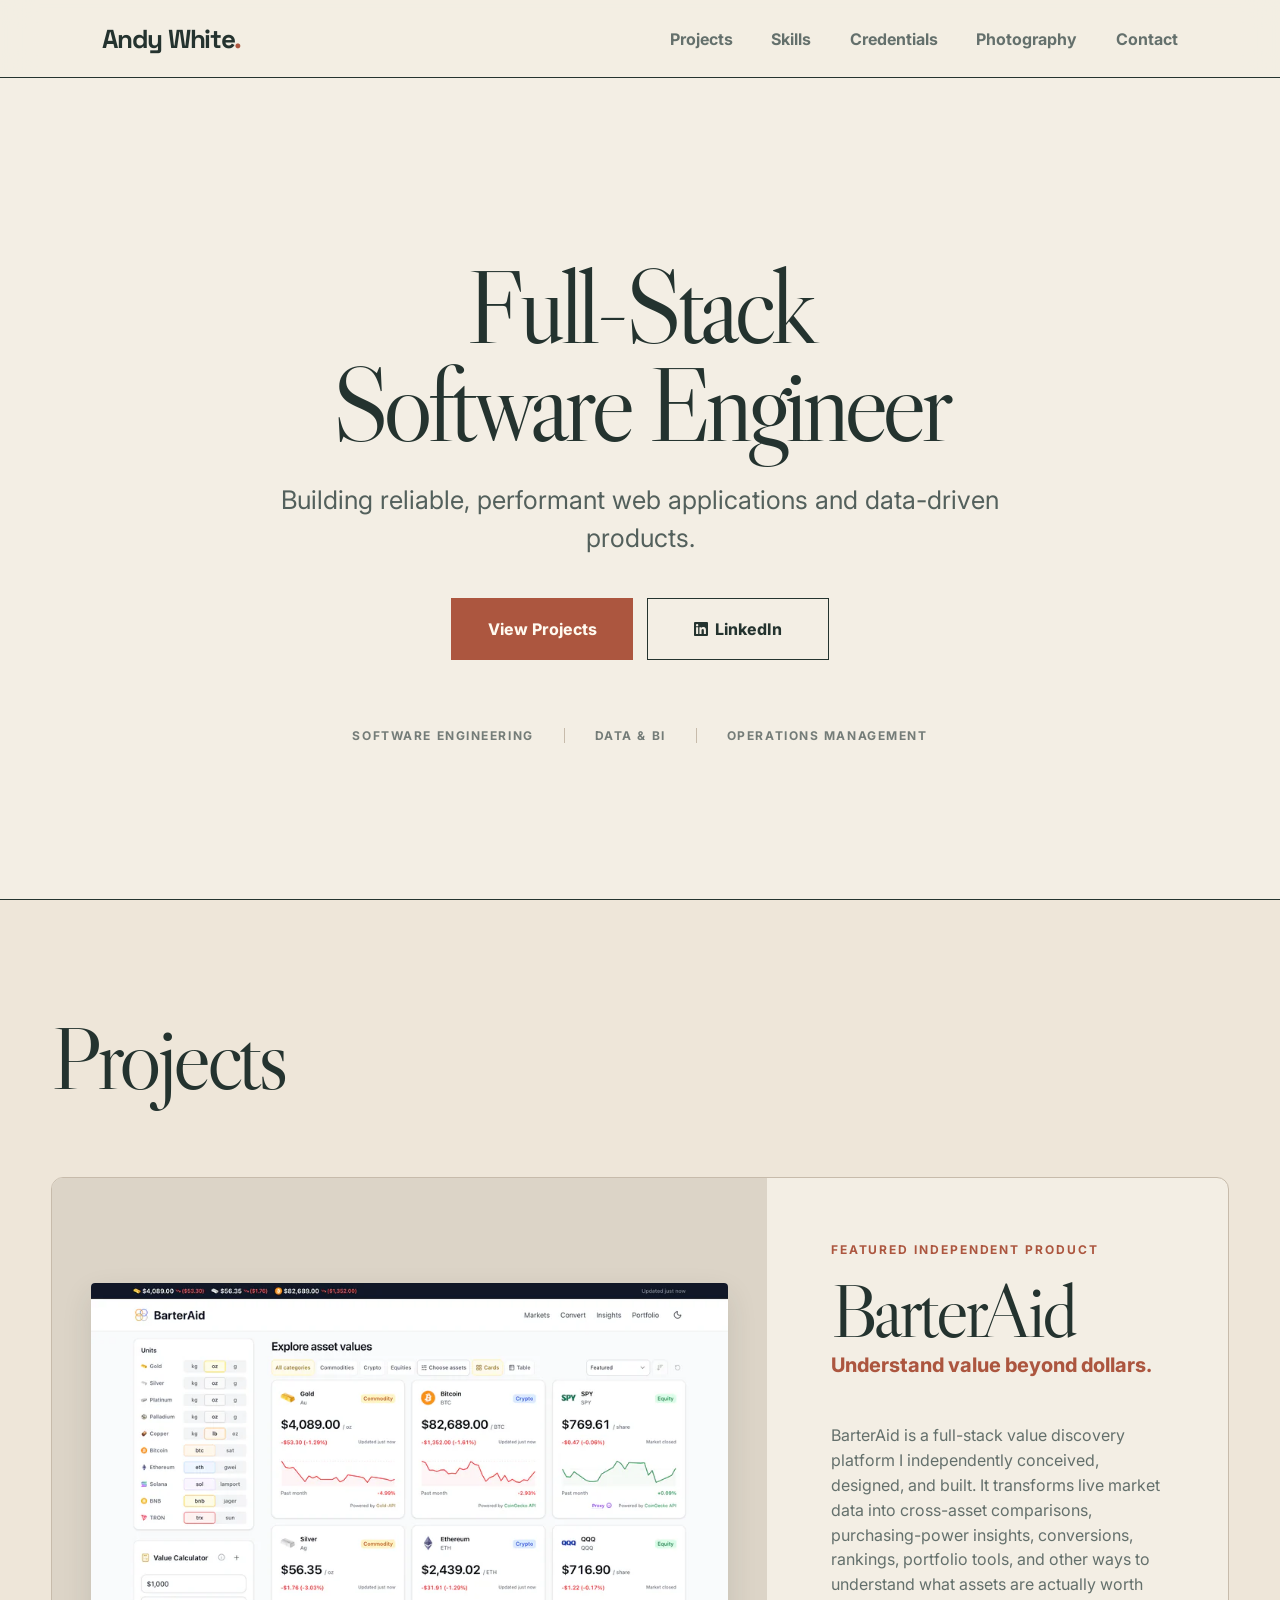
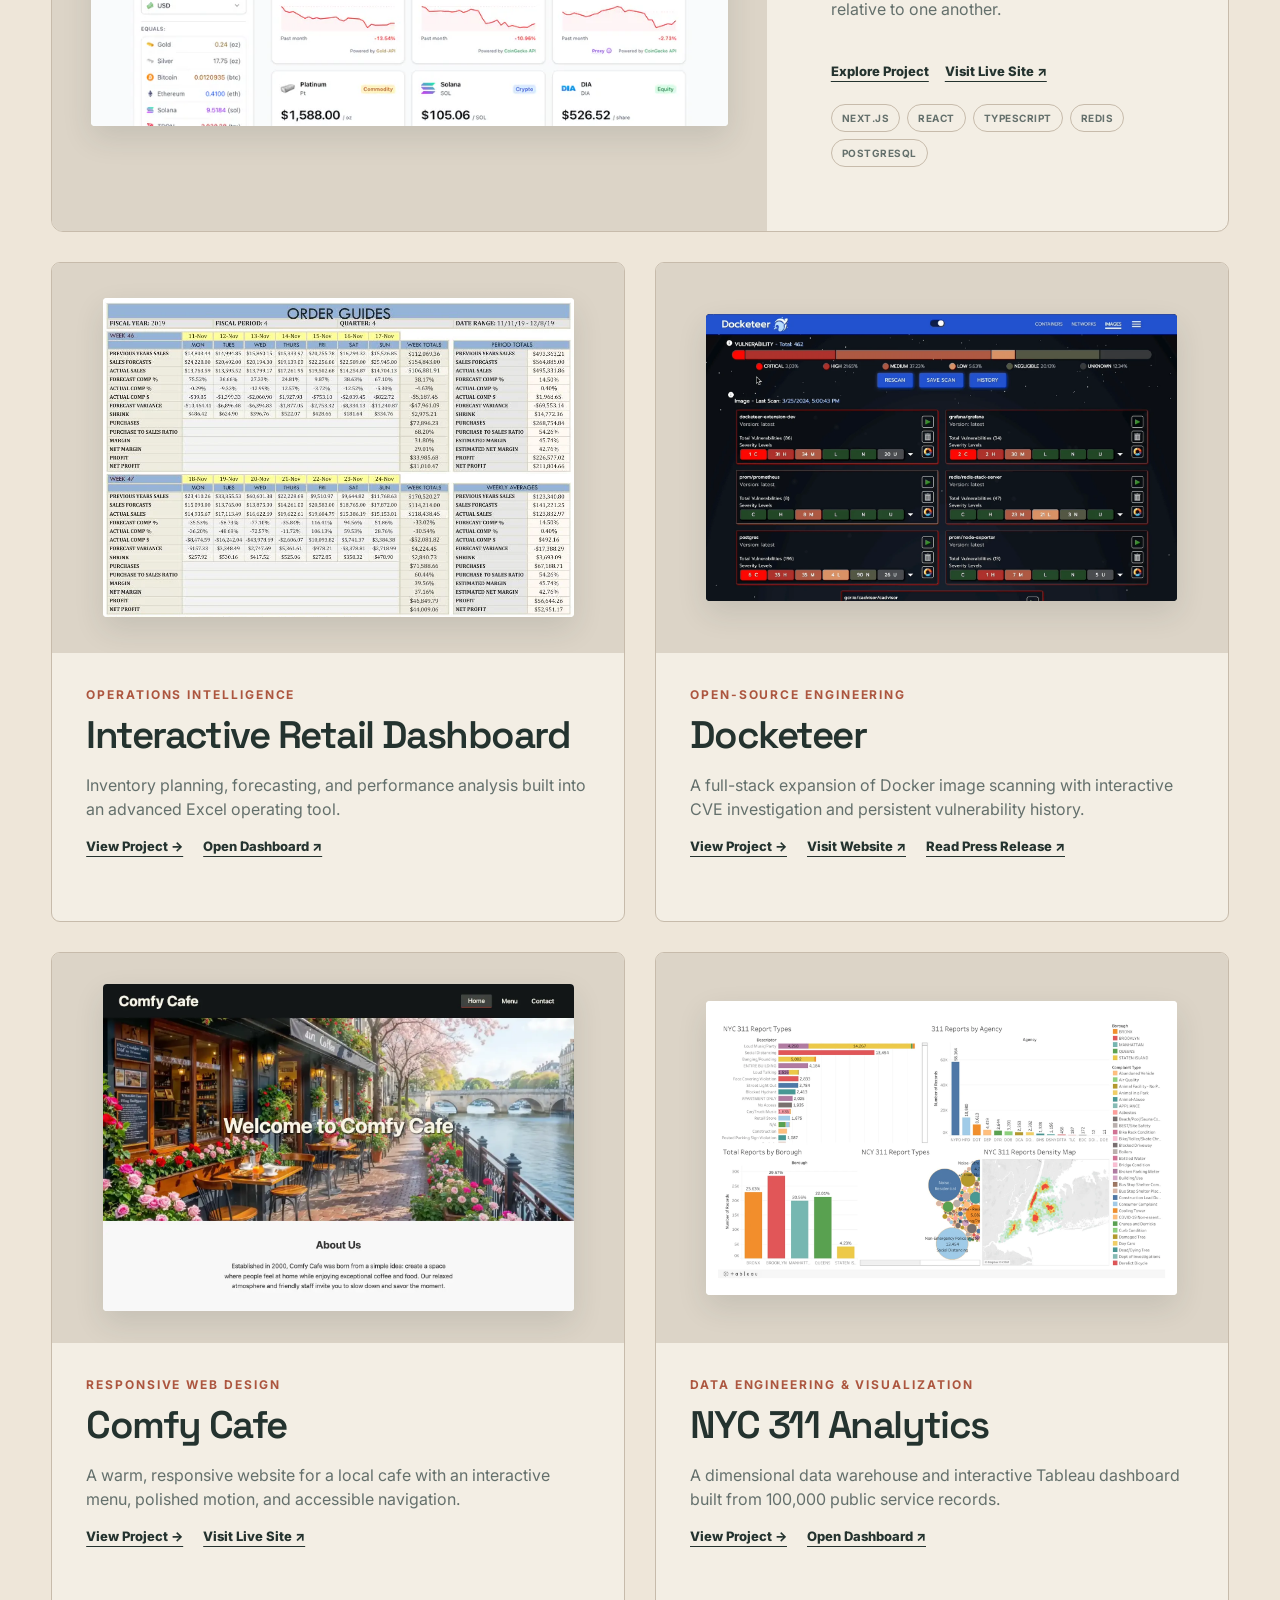
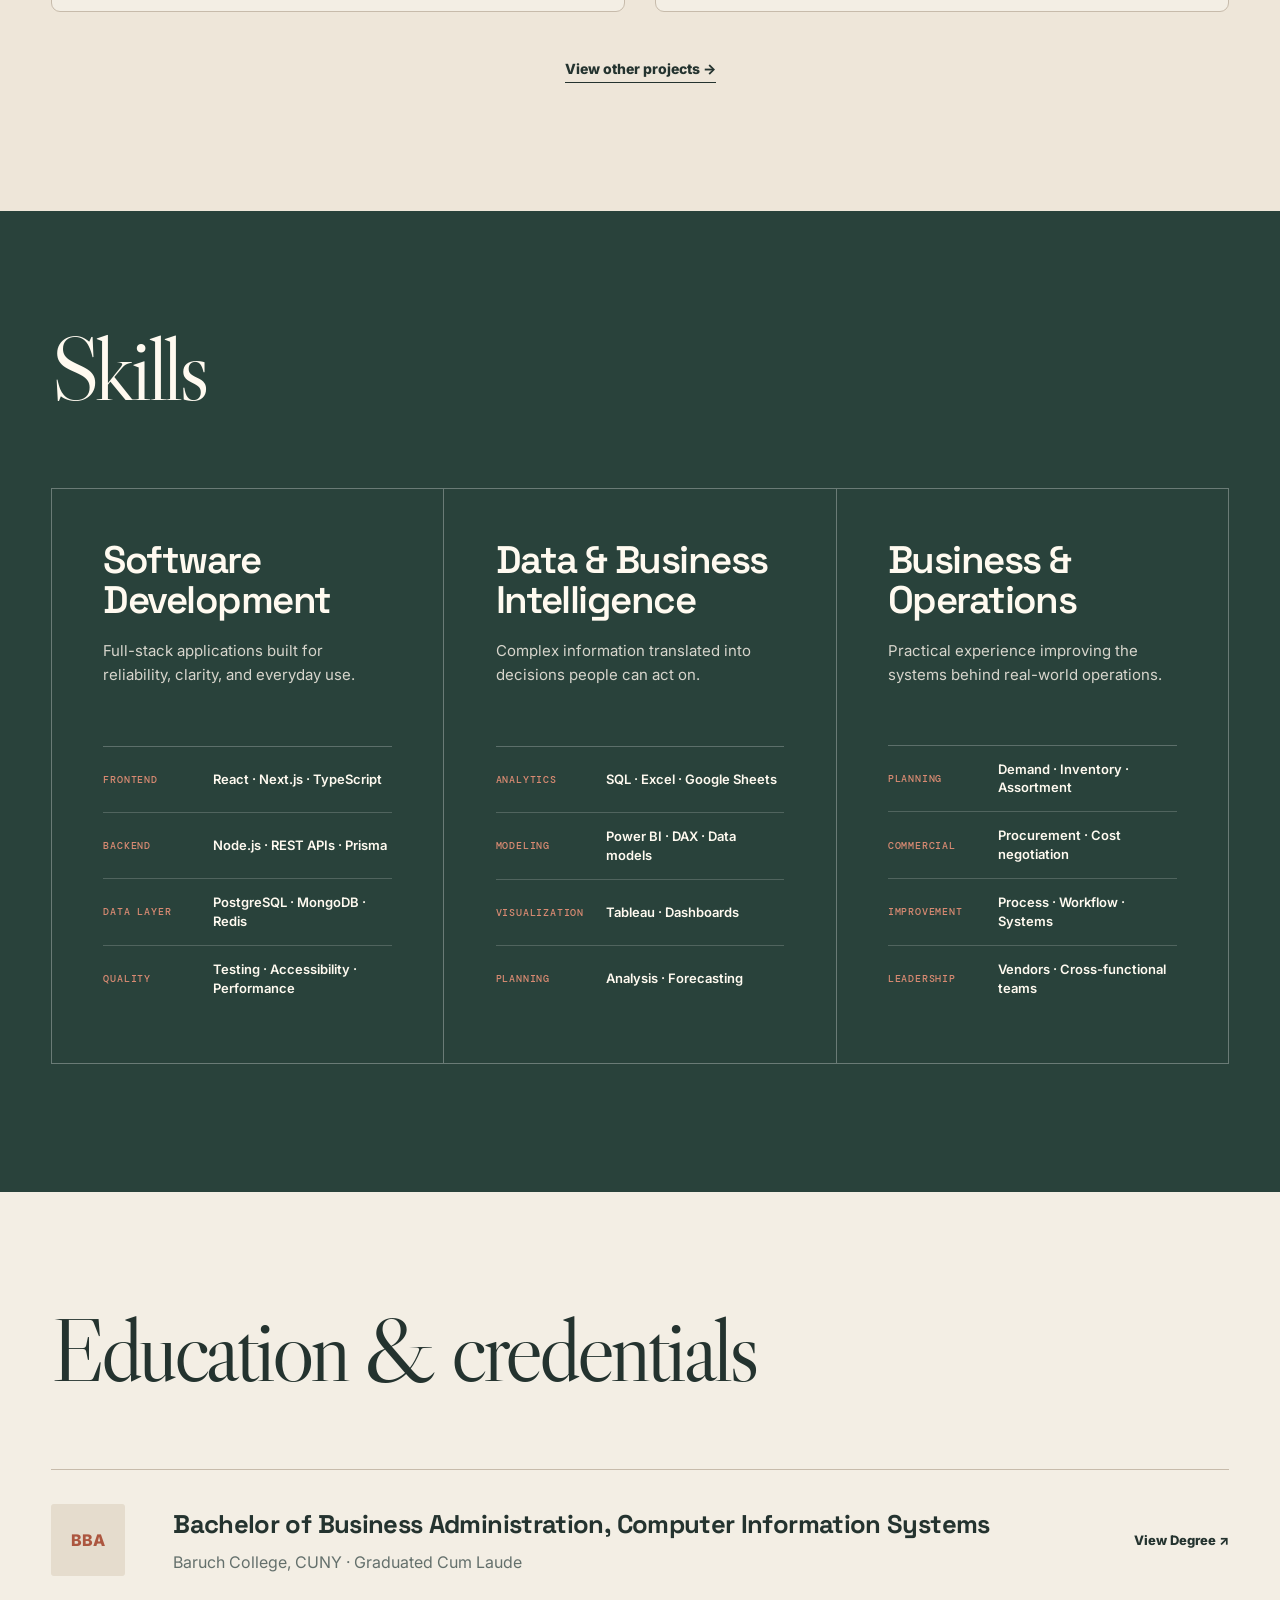
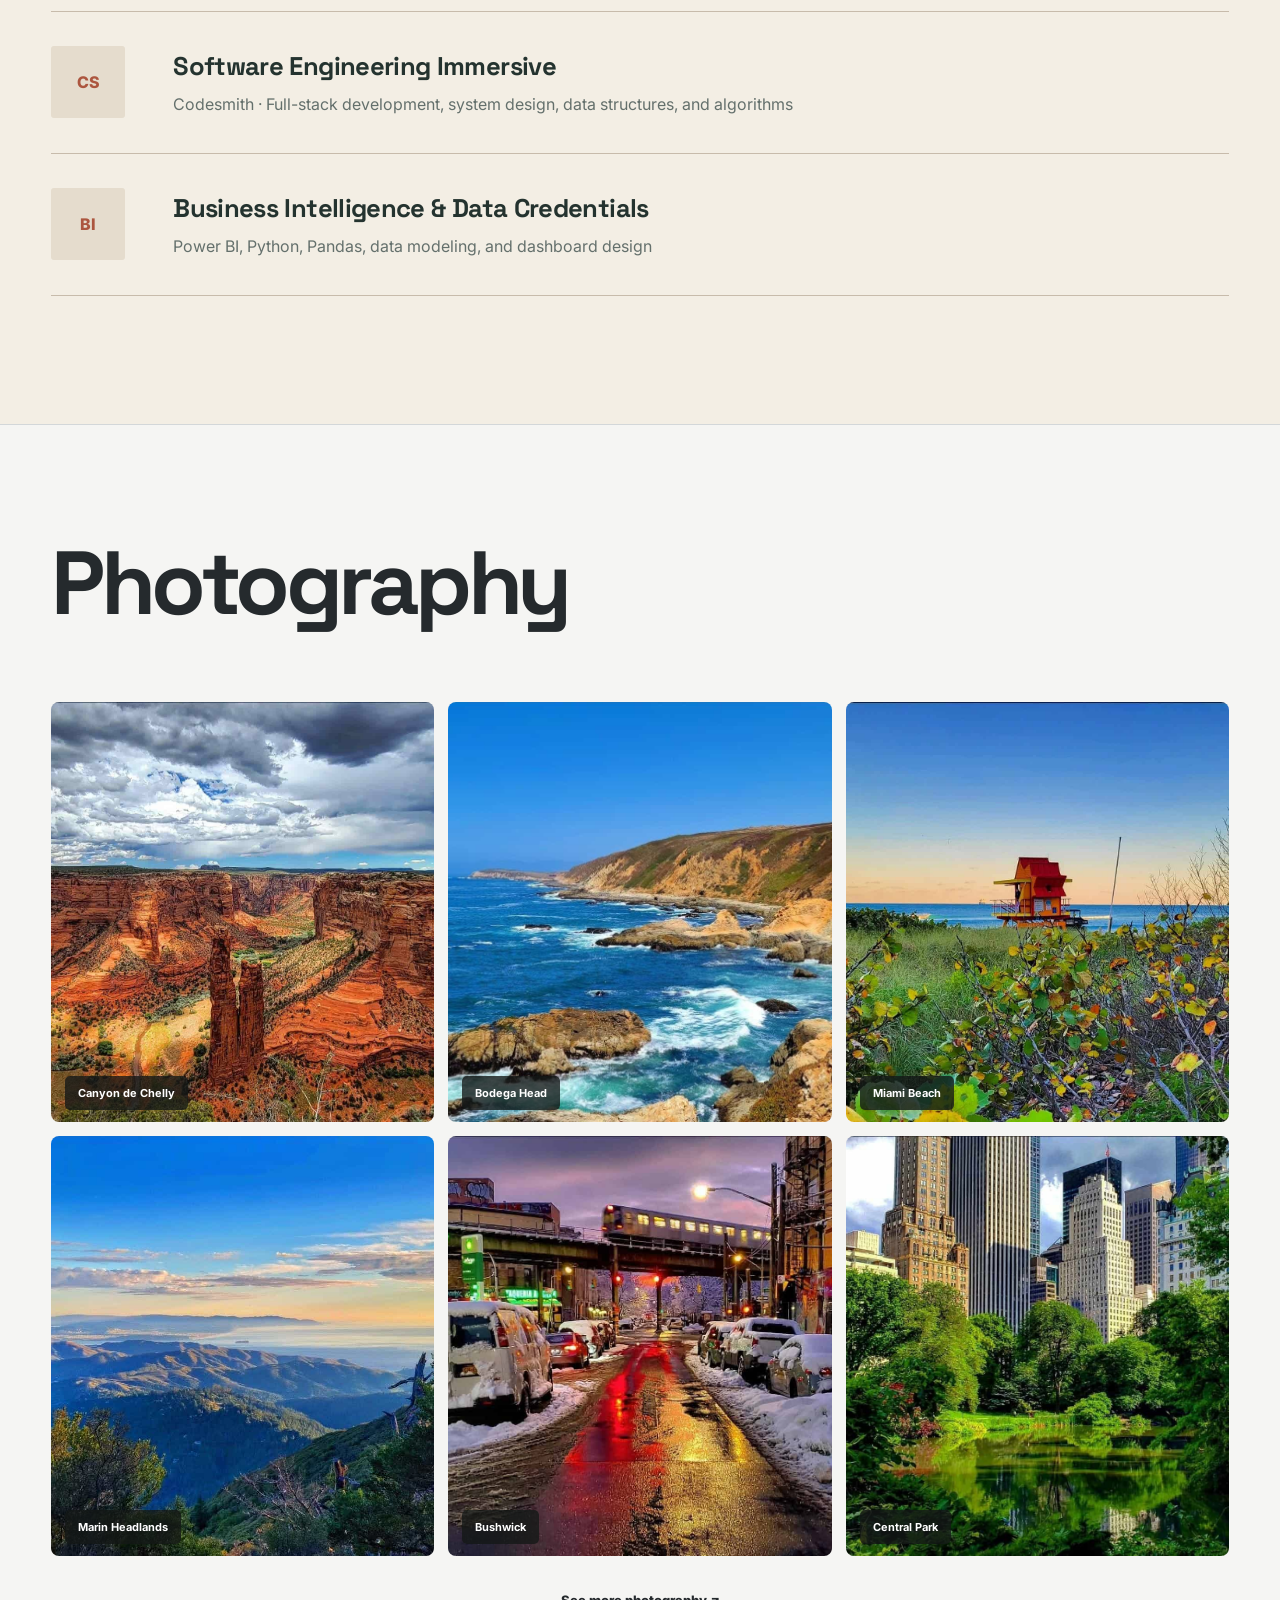
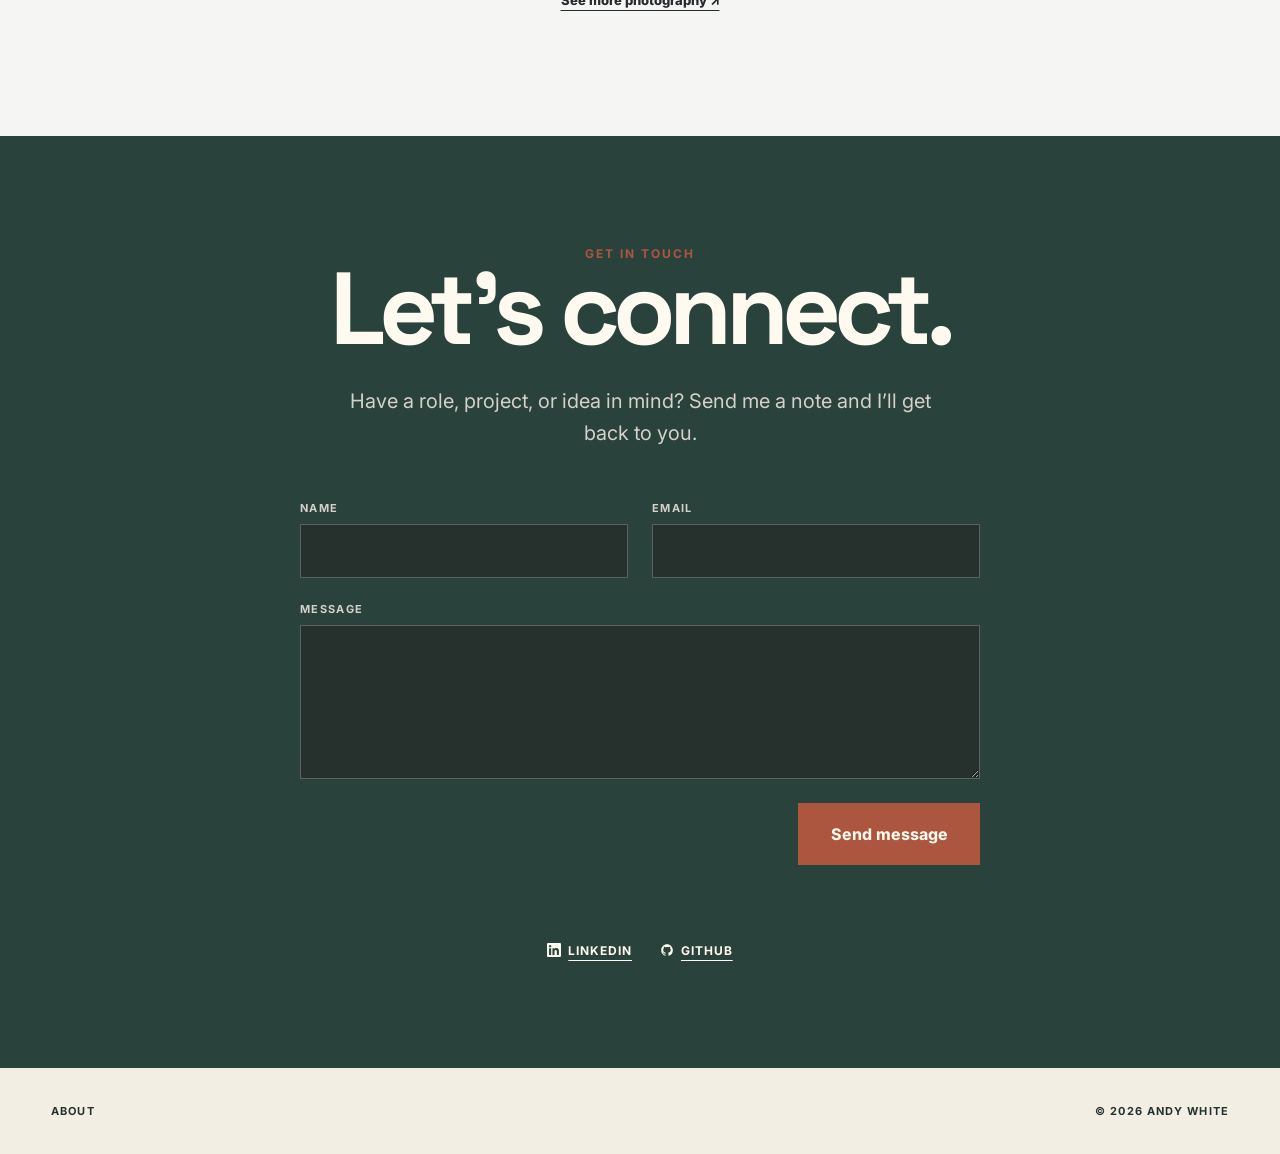
==== commit eb0984d3: "Refresh BarterAid screenshots and expand product gallery" ====
--- a/index.html
+++ b/index.html
@@ -83,7 +83,7 @@
       <div class="section-heading"><h2>Projects</h2></div>
       <article class="feature-project">
         <a class="product-visual feature-image" href="projects/barteraid.html" aria-label="Explore the BarterAid project">
-          <span class="browser-frame browser-frame-feature"><span class="browser-chrome" aria-hidden="true"><i></i><i></i><i></i></span><img src="assets/projects/barteraid/homepage-desktop.png" width="1440" height="1000" alt="BarterAid dashboard comparing live metals and cryptocurrency values" fetchpriority="high"></span>
+          <span class="browser-frame browser-frame-feature"><span class="browser-chrome" aria-hidden="true"><i></i><i></i><i></i></span><img src="assets/projects/barteraid/markets-light-840.webp" srcset="assets/projects/barteraid/markets-light-480.webp 480w, assets/projects/barteraid/markets-light-840.webp 840w, assets/projects/barteraid/markets-light-1200.webp 1200w" sizes="(max-width: 620px) calc(100vw - 84px), (max-width: 1000px) calc(100vw - 128px), min(790px, 55vw)" width="1440" height="1000" alt="BarterAid redesigned market dashboard with live commodity, cryptocurrency, and equity prices" fetchpriority="high"></span>
         </a>
         <div class="feature-copy">
           <p class="eyebrow">Featured independent product</p>
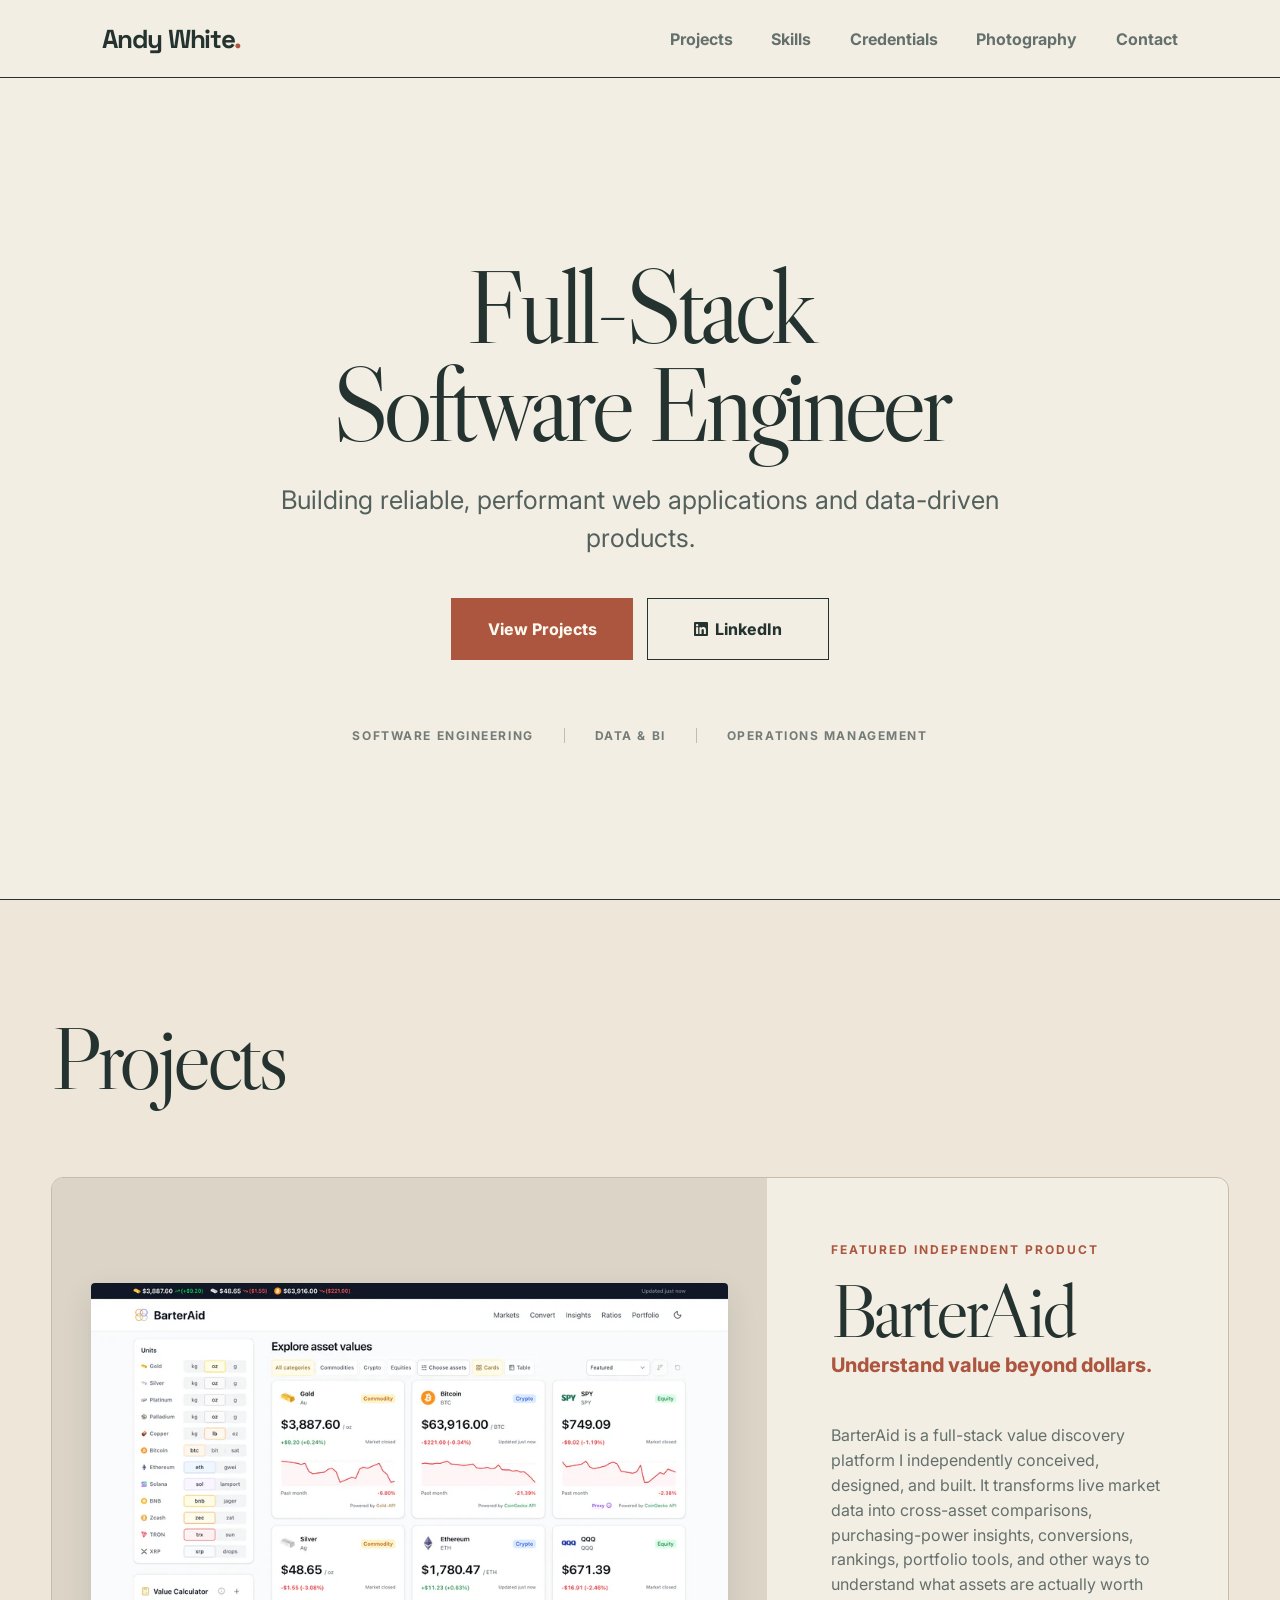
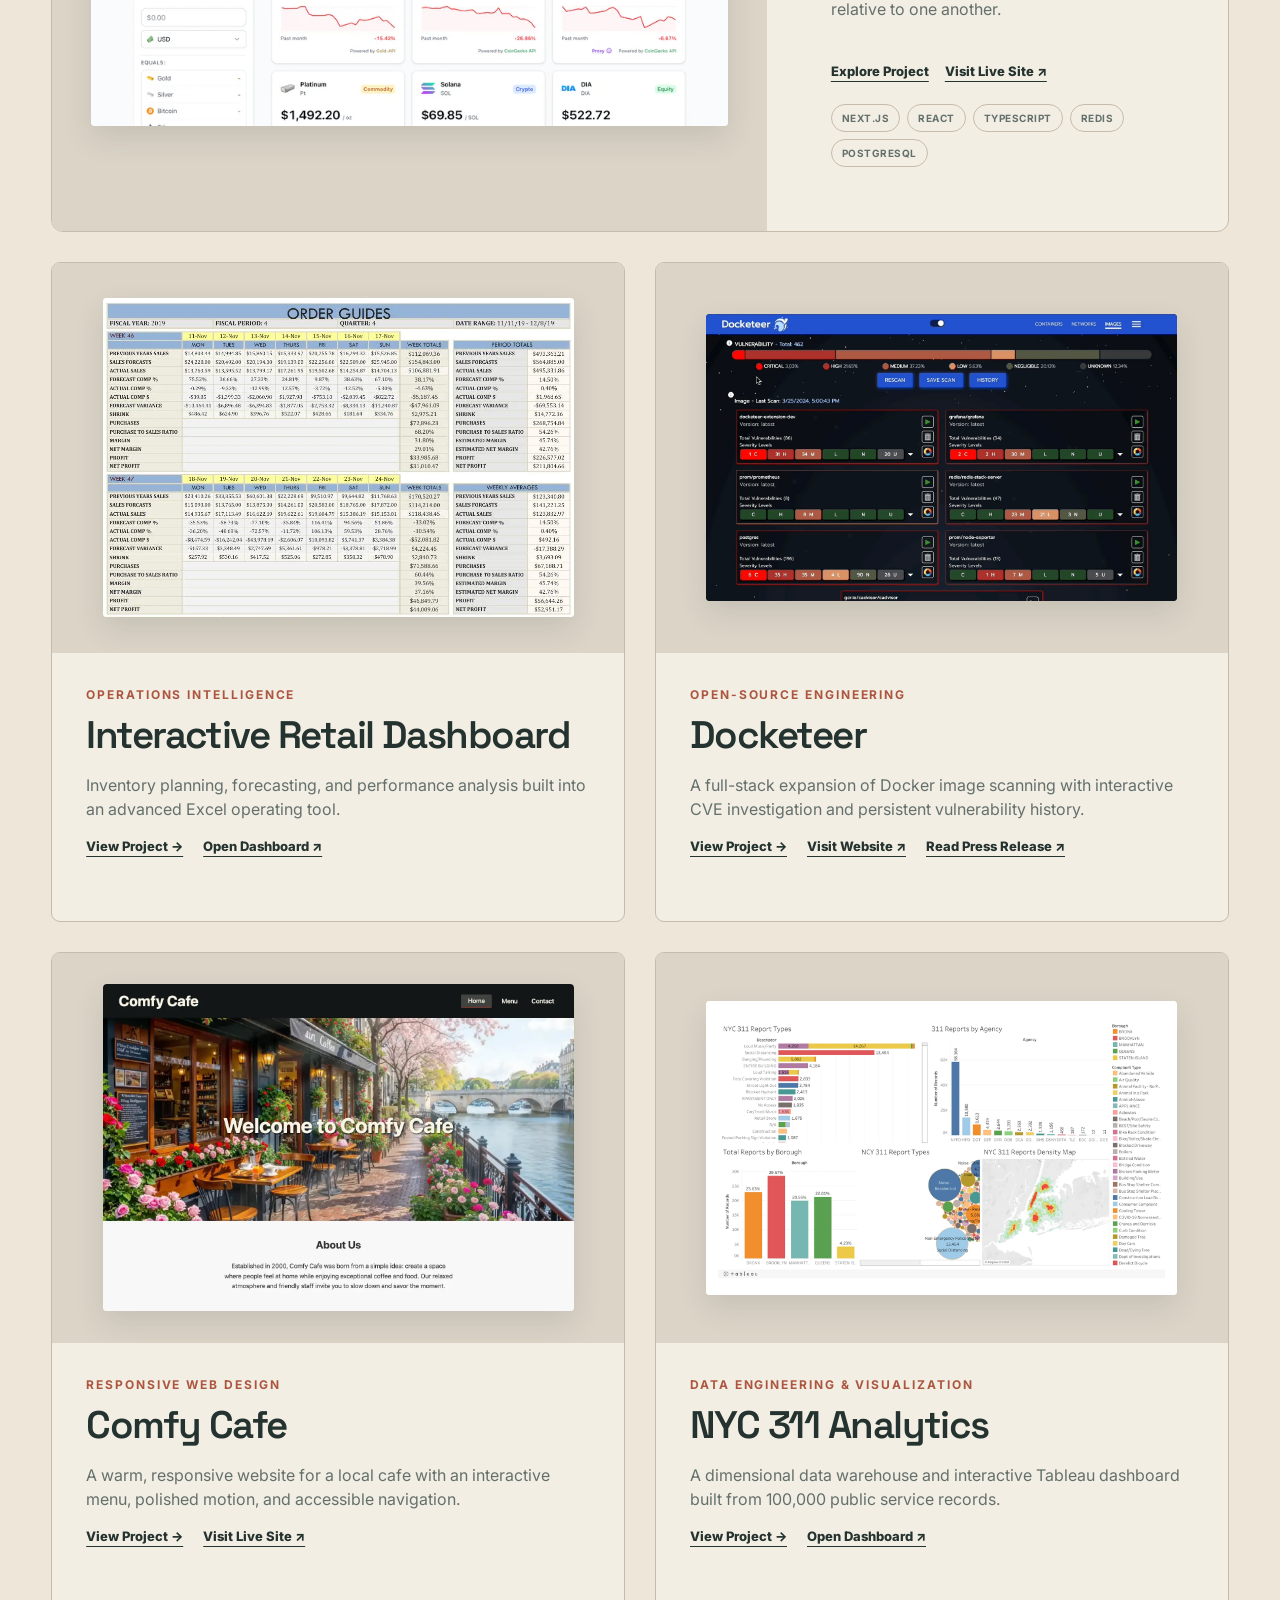
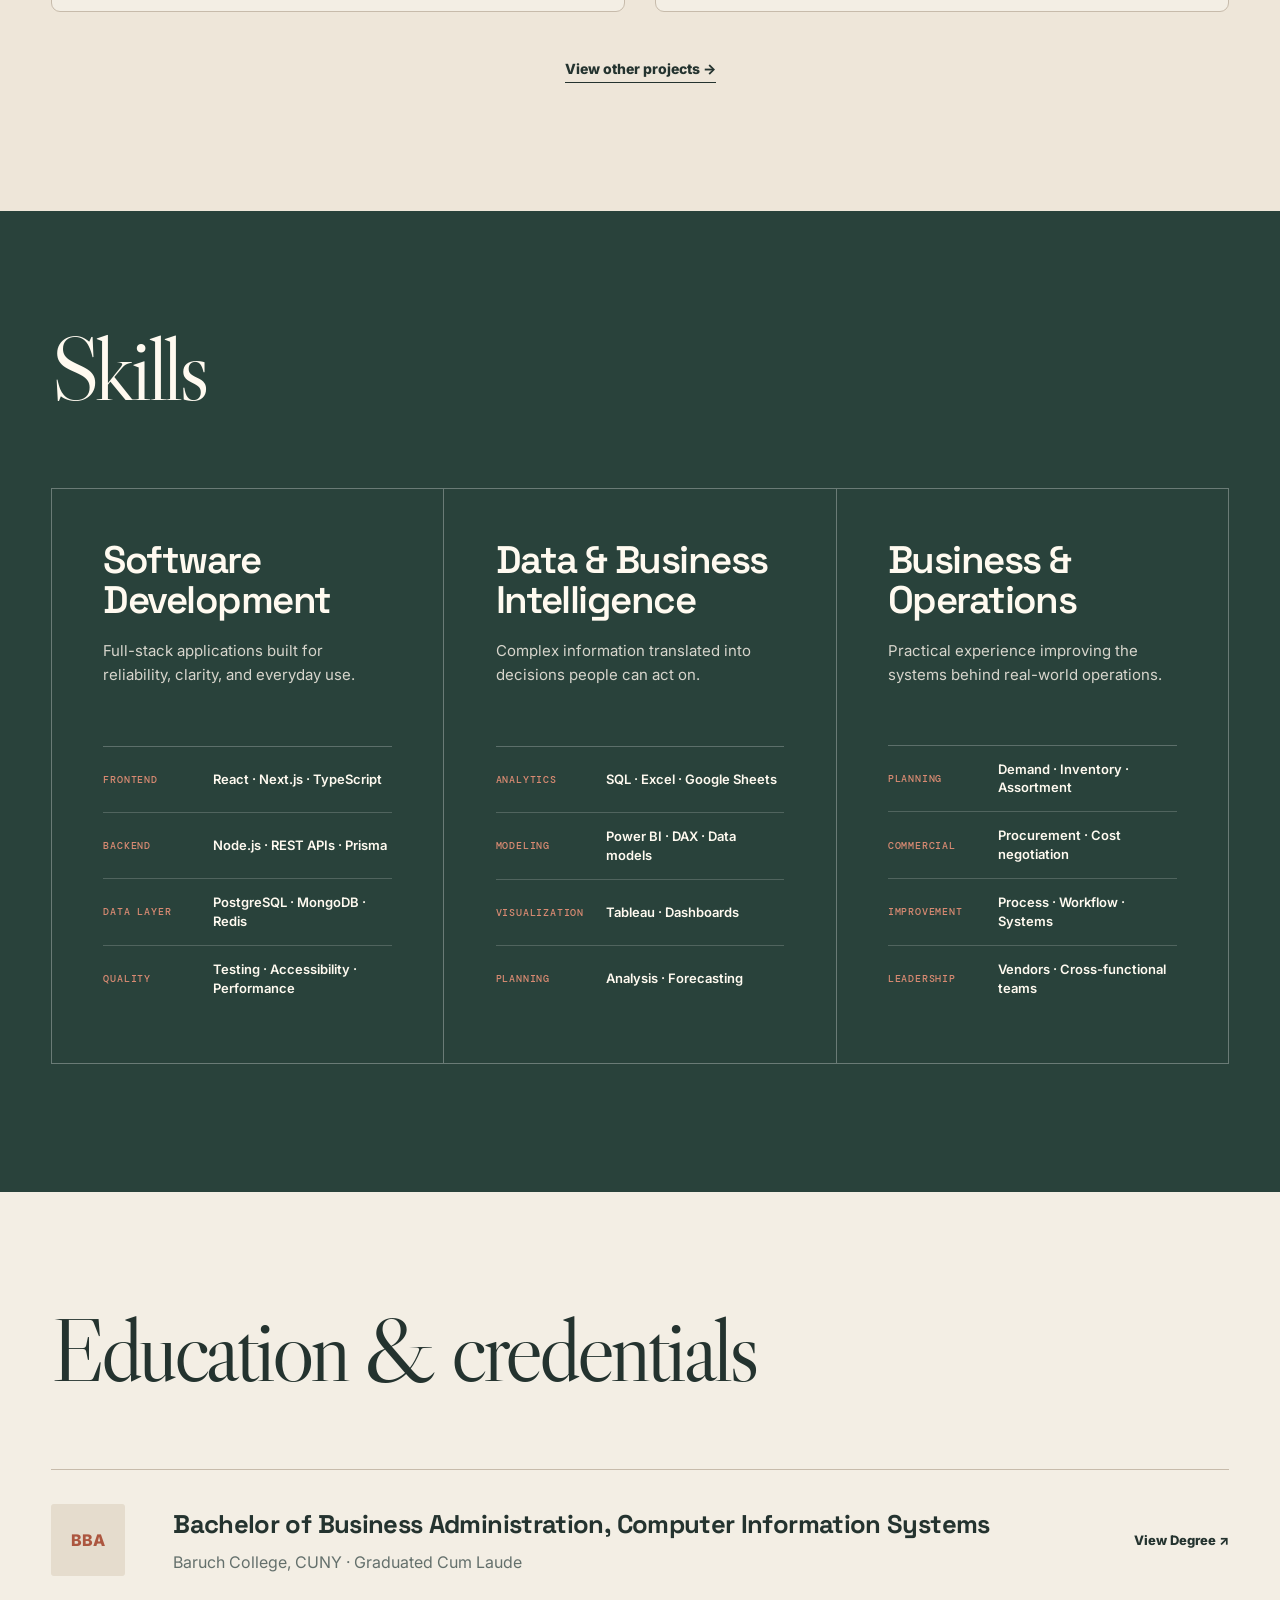
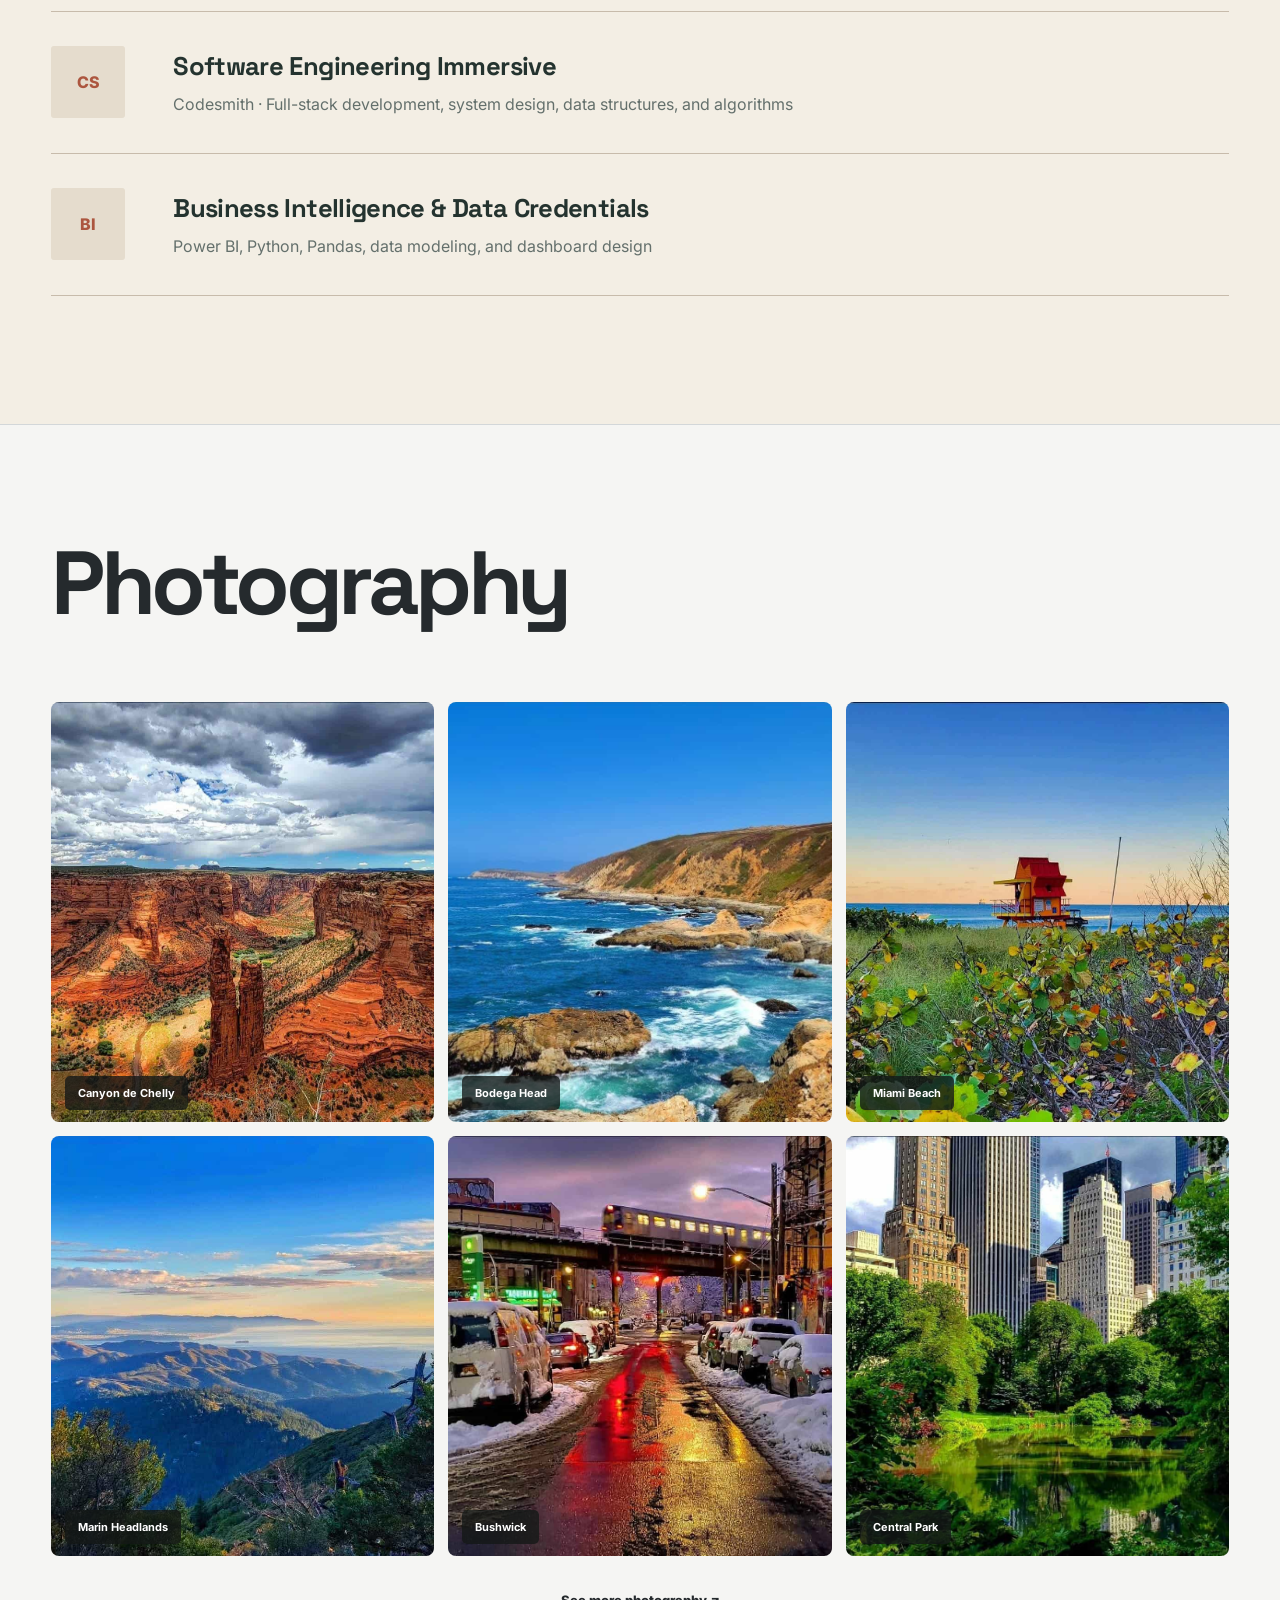
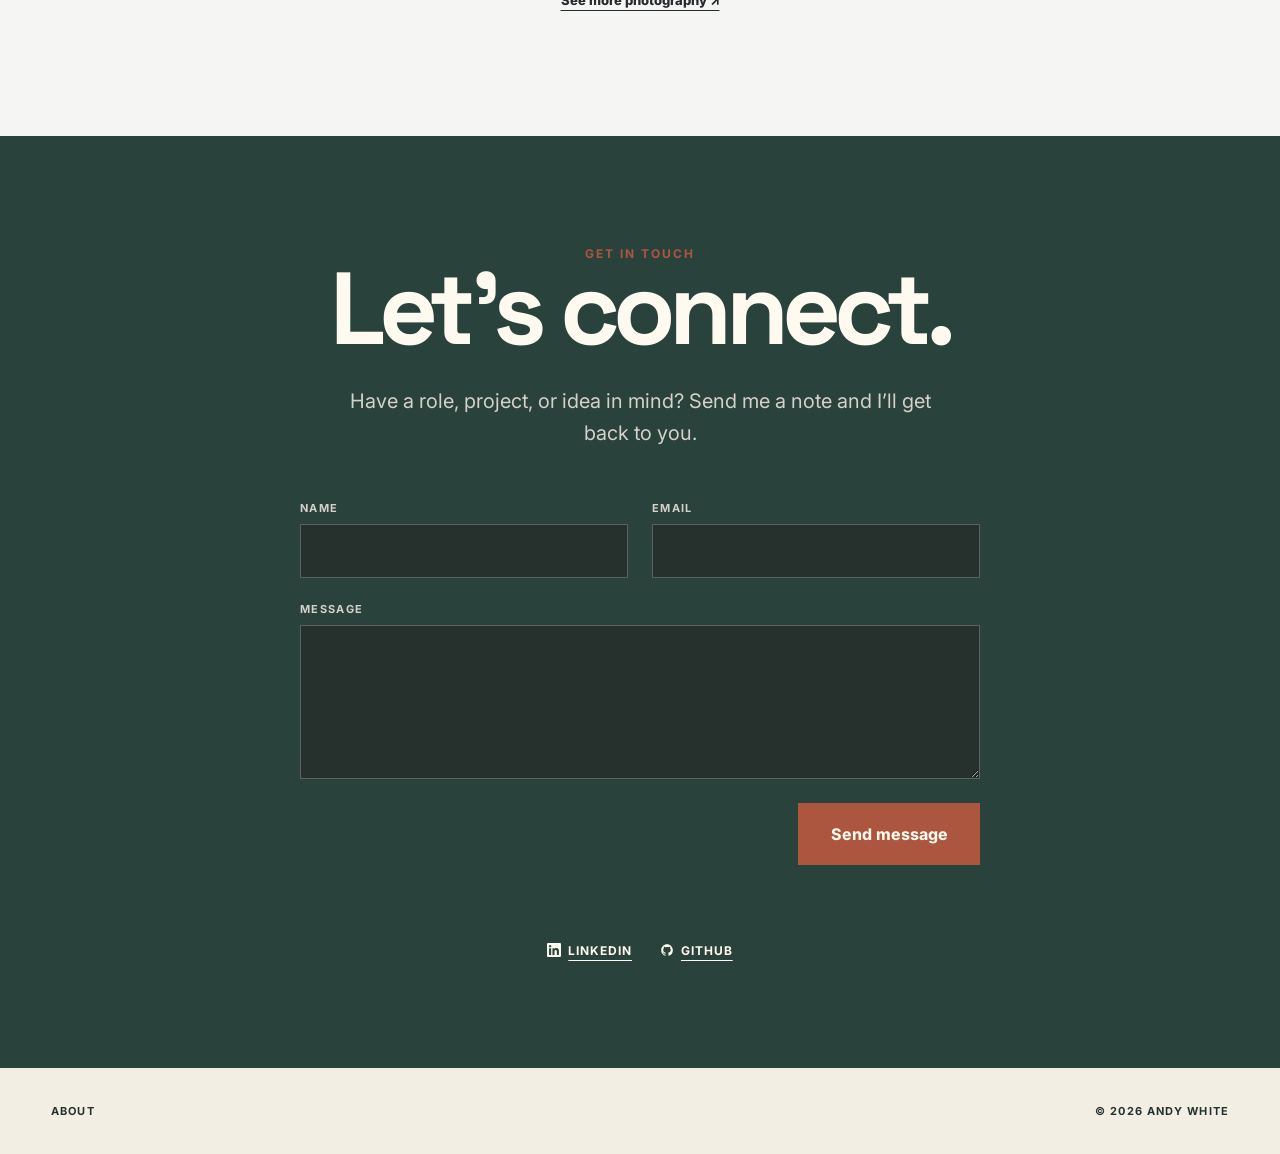
==== commit 09ae3a04: "Refresh BarterAid screenshots and feature the Ratios page" ====
--- a/index.html
+++ b/index.html
@@ -83,7 +83,7 @@
       <div class="section-heading"><h2>Projects</h2></div>
       <article class="feature-project">
         <a class="product-visual feature-image" href="projects/barteraid.html" aria-label="Explore the BarterAid project">
-          <span class="browser-frame browser-frame-feature"><span class="browser-chrome" aria-hidden="true"><i></i><i></i><i></i></span><img src="assets/projects/barteraid/markets-light-840.webp" srcset="assets/projects/barteraid/markets-light-480.webp 480w, assets/projects/barteraid/markets-light-840.webp 840w, assets/projects/barteraid/markets-light-1200.webp 1200w" sizes="(max-width: 620px) calc(100vw - 84px), (max-width: 1000px) calc(100vw - 128px), min(790px, 55vw)" width="1440" height="1000" alt="BarterAid redesigned market dashboard with live commodity, cryptocurrency, and equity prices" fetchpriority="high"></span>
+          <span class="browser-frame browser-frame-feature"><span class="browser-chrome" aria-hidden="true"><i></i><i></i><i></i></span><img src="assets/projects/barteraid/markets-light-840.webp?v=20261115" srcset="assets/projects/barteraid/markets-light-480.webp?v=20261115 480w, assets/projects/barteraid/markets-light-840.webp?v=20261115 840w, assets/projects/barteraid/markets-light-1200.webp?v=20261115 1200w" sizes="(max-width: 620px) calc(100vw - 84px), (max-width: 1000px) calc(100vw - 128px), min(790px, 55vw)" width="1440" height="1000" alt="BarterAid redesigned market dashboard with live commodity, cryptocurrency, and equity prices" fetchpriority="high"></span>
         </a>
         <div class="feature-copy">
           <p class="eyebrow">Featured independent product</p>
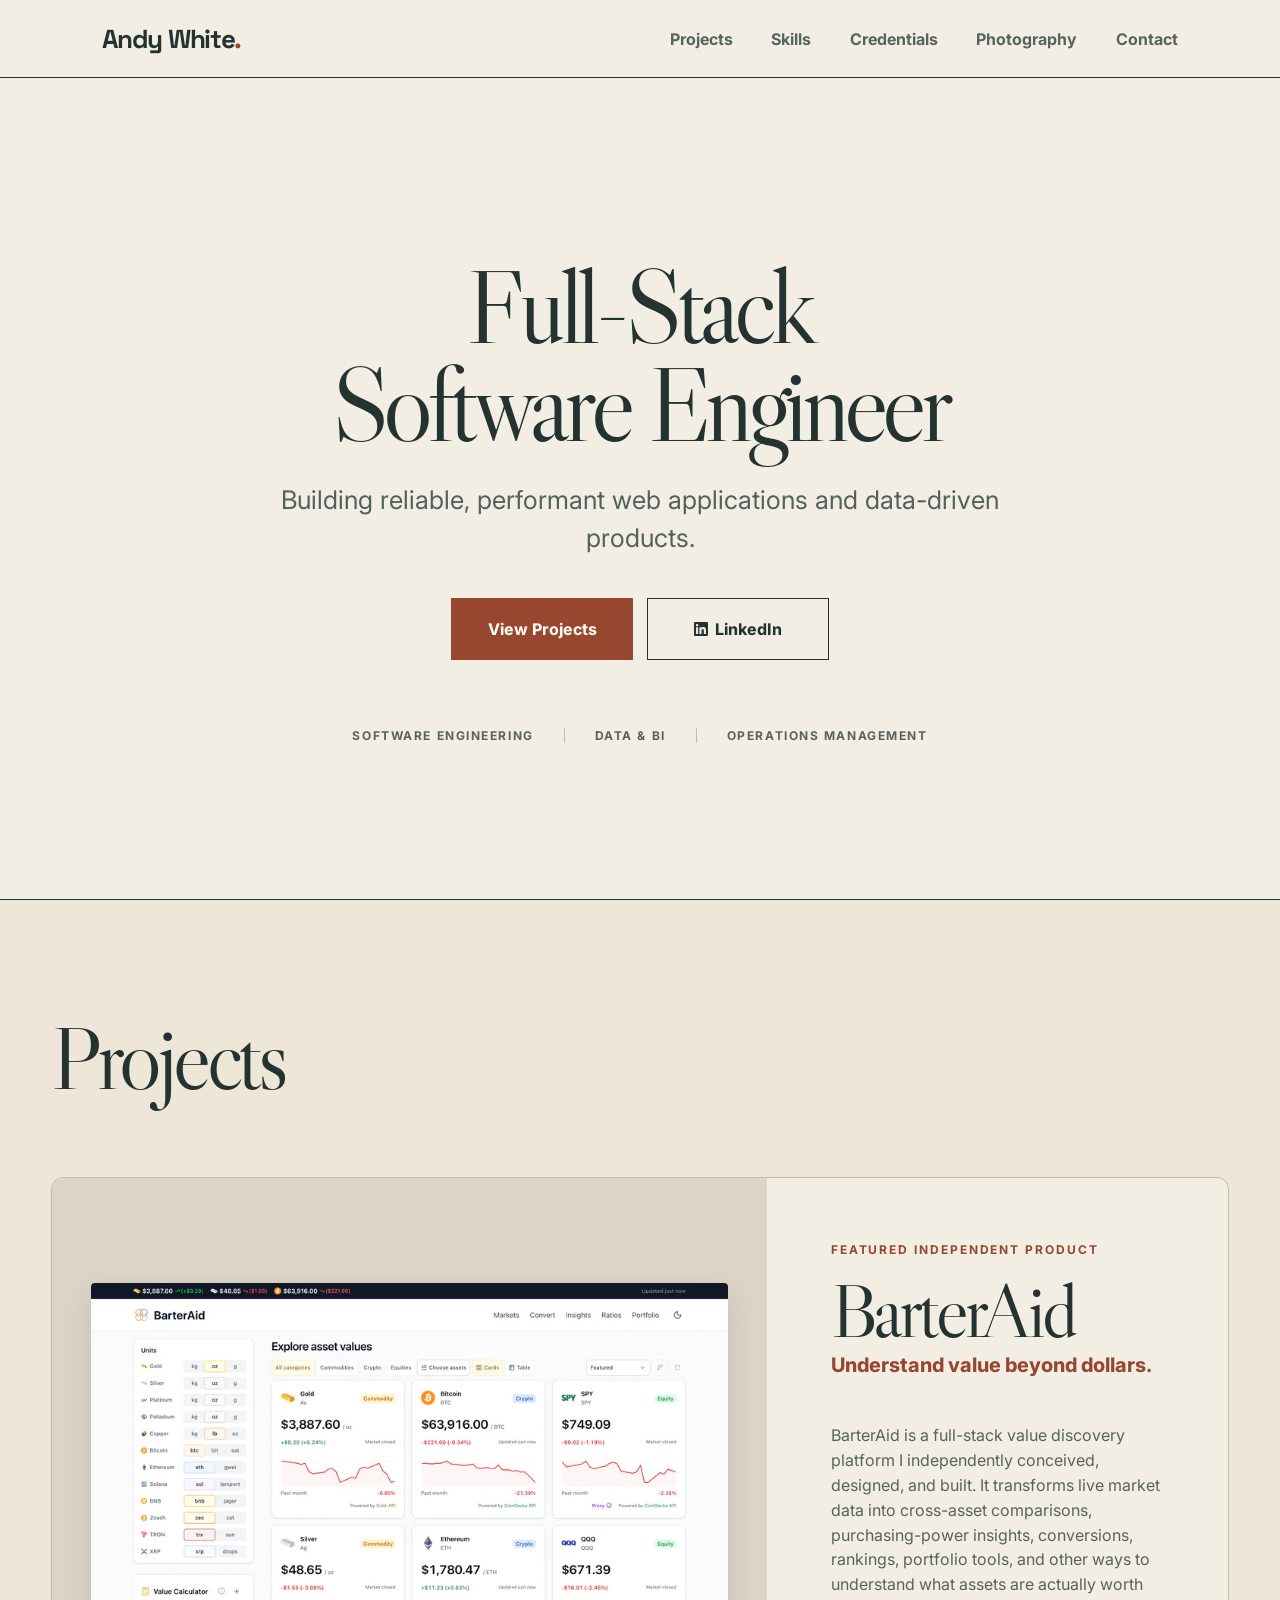
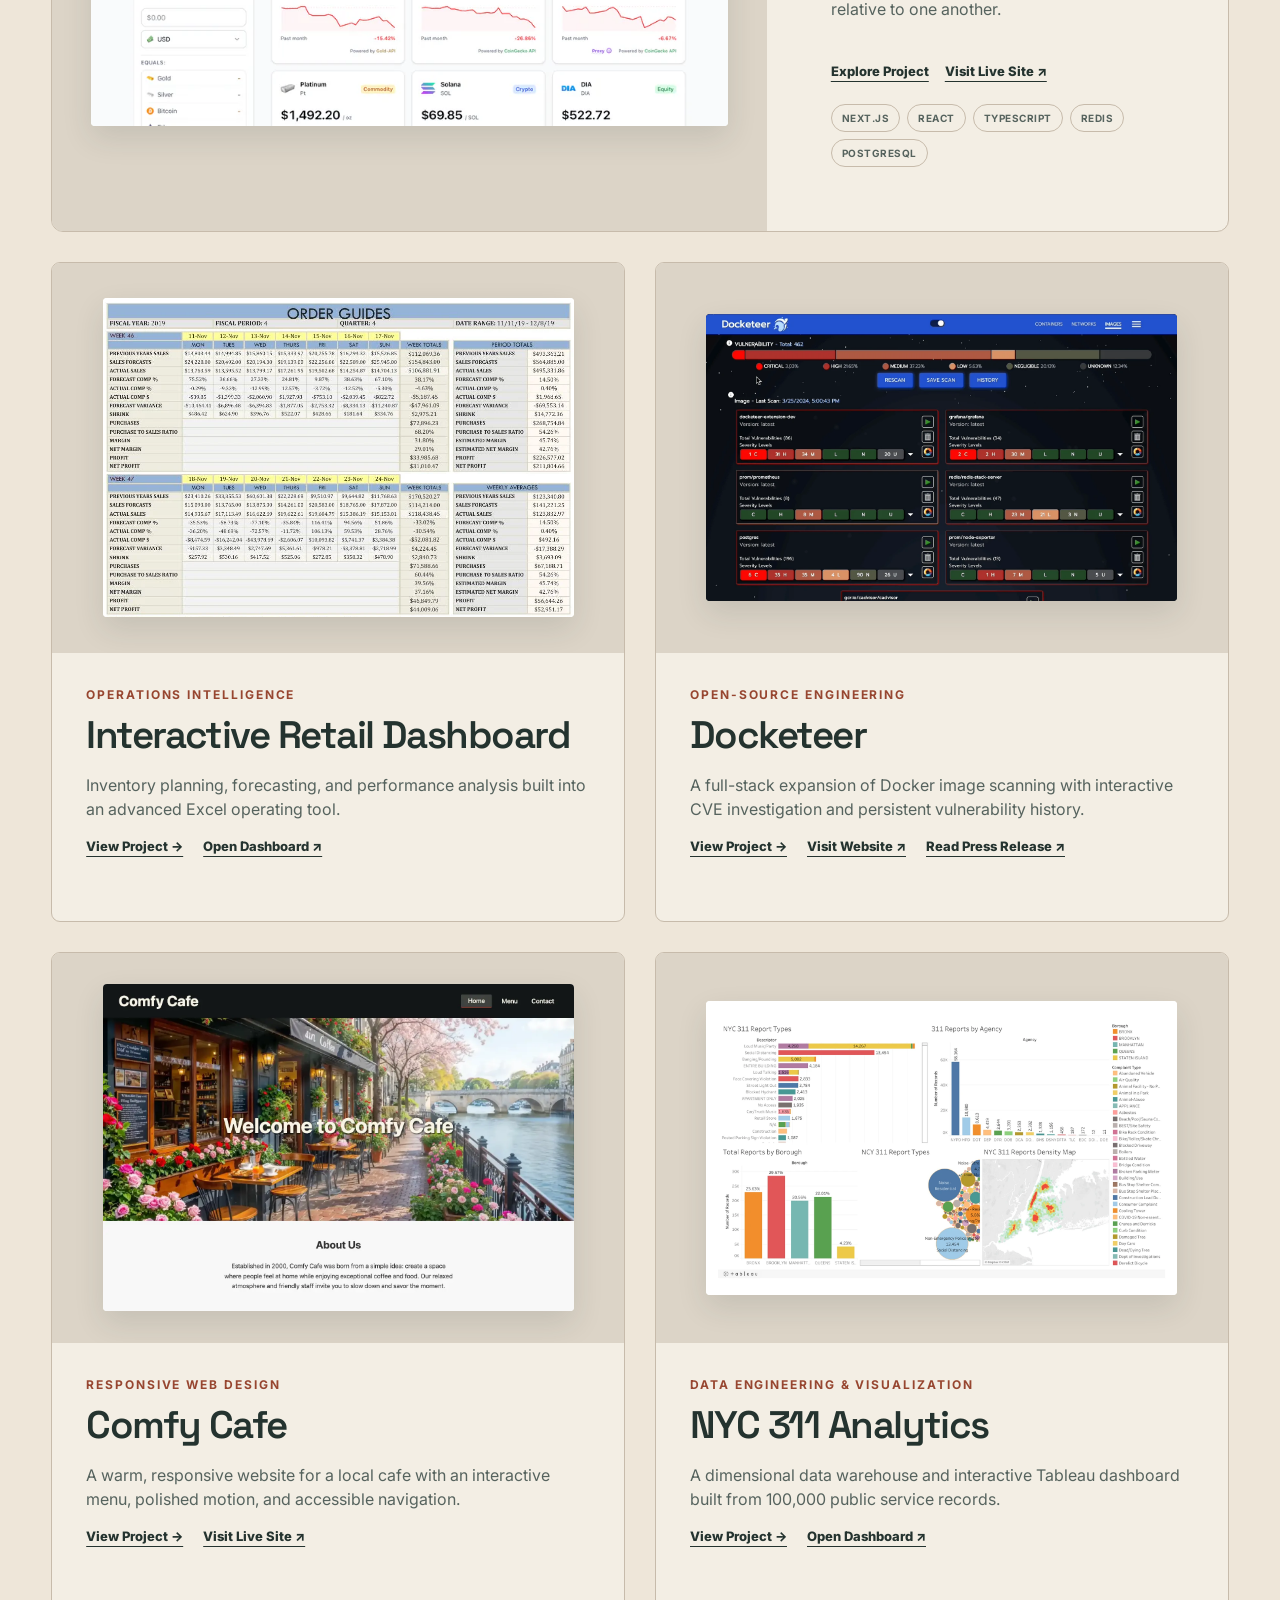
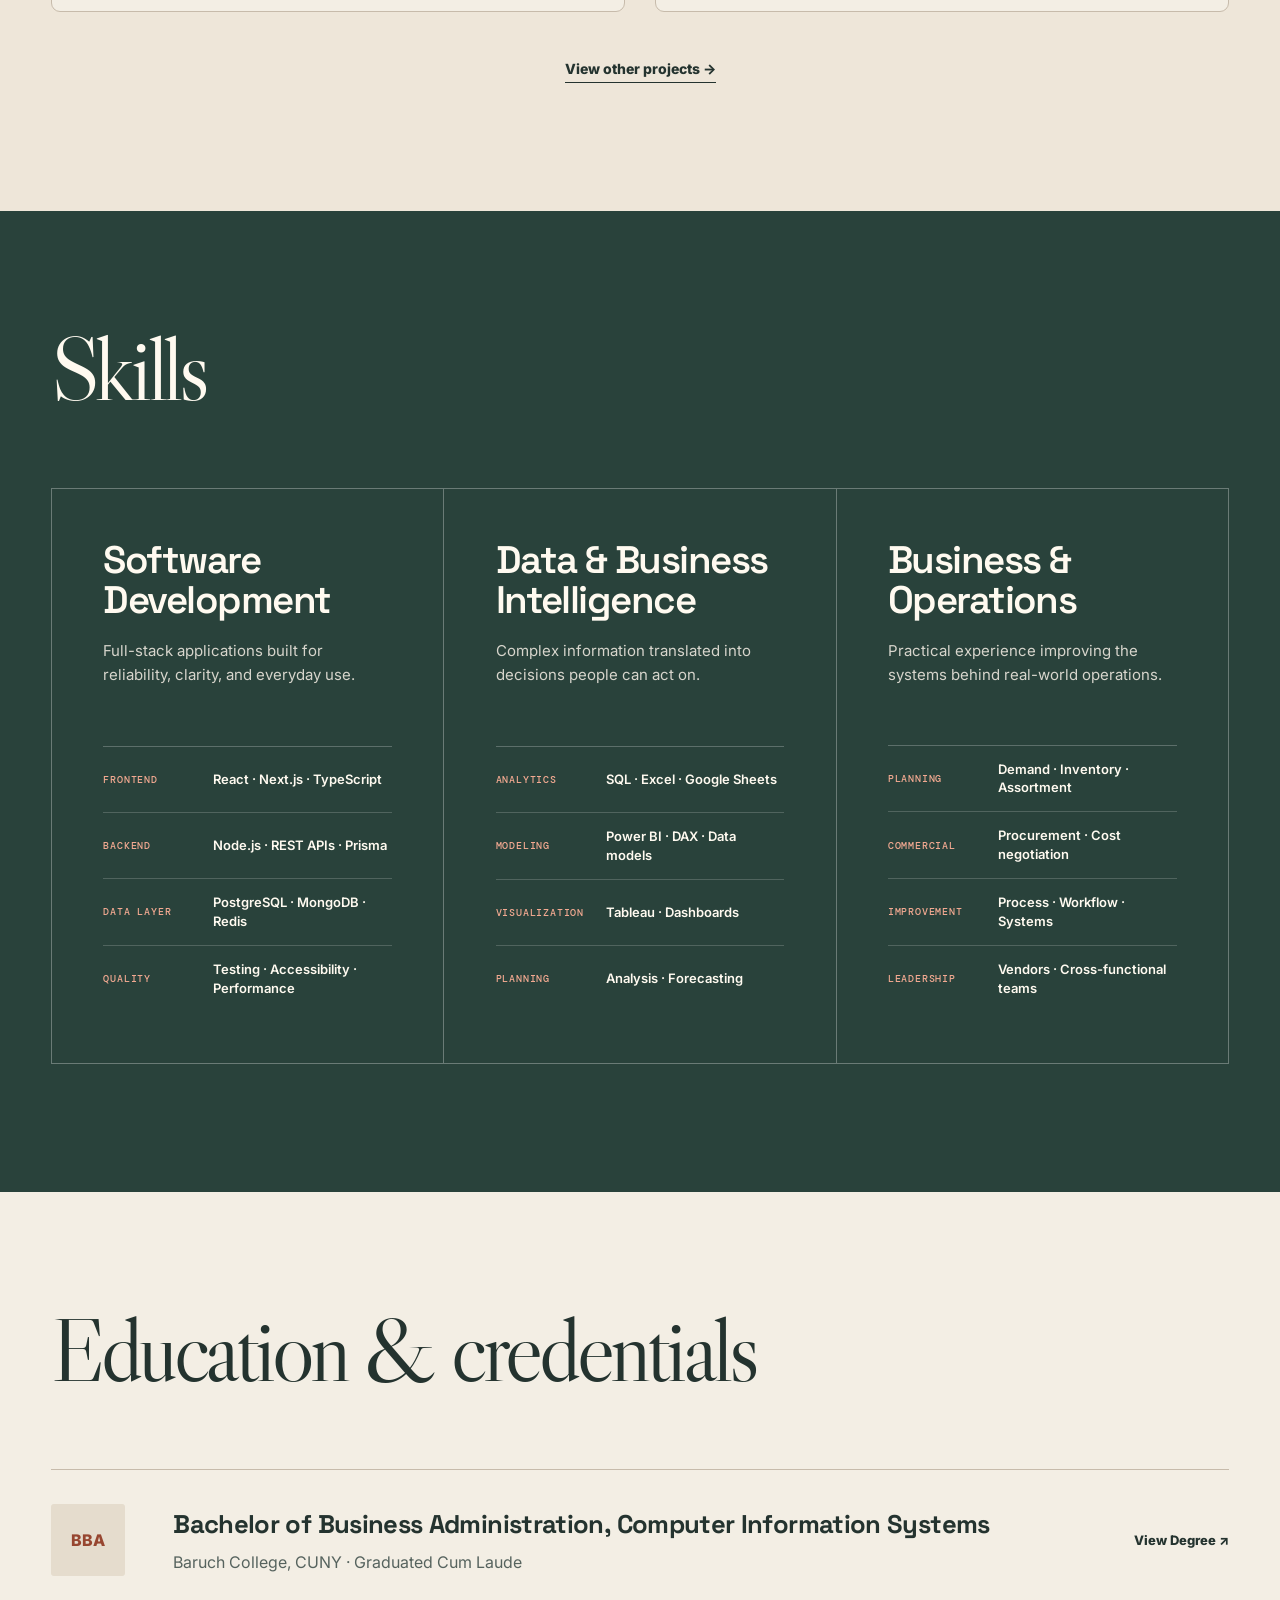
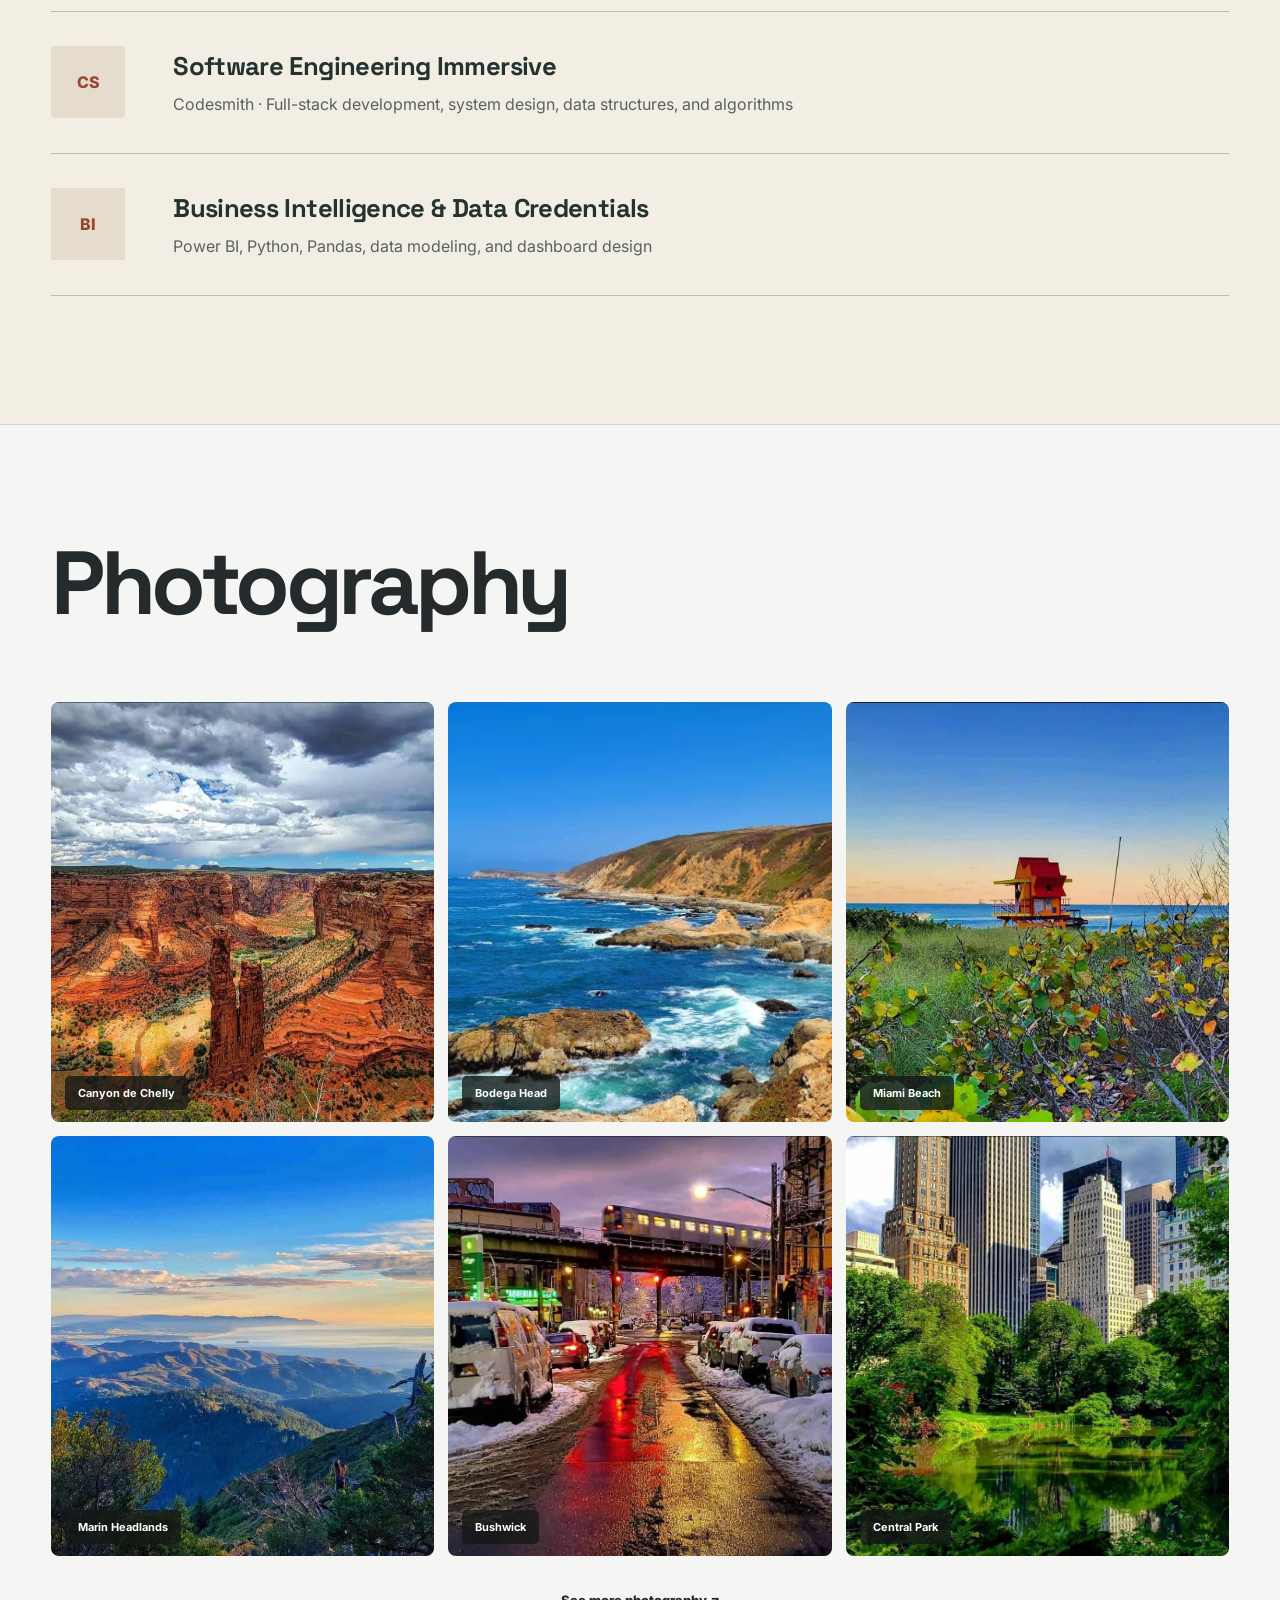
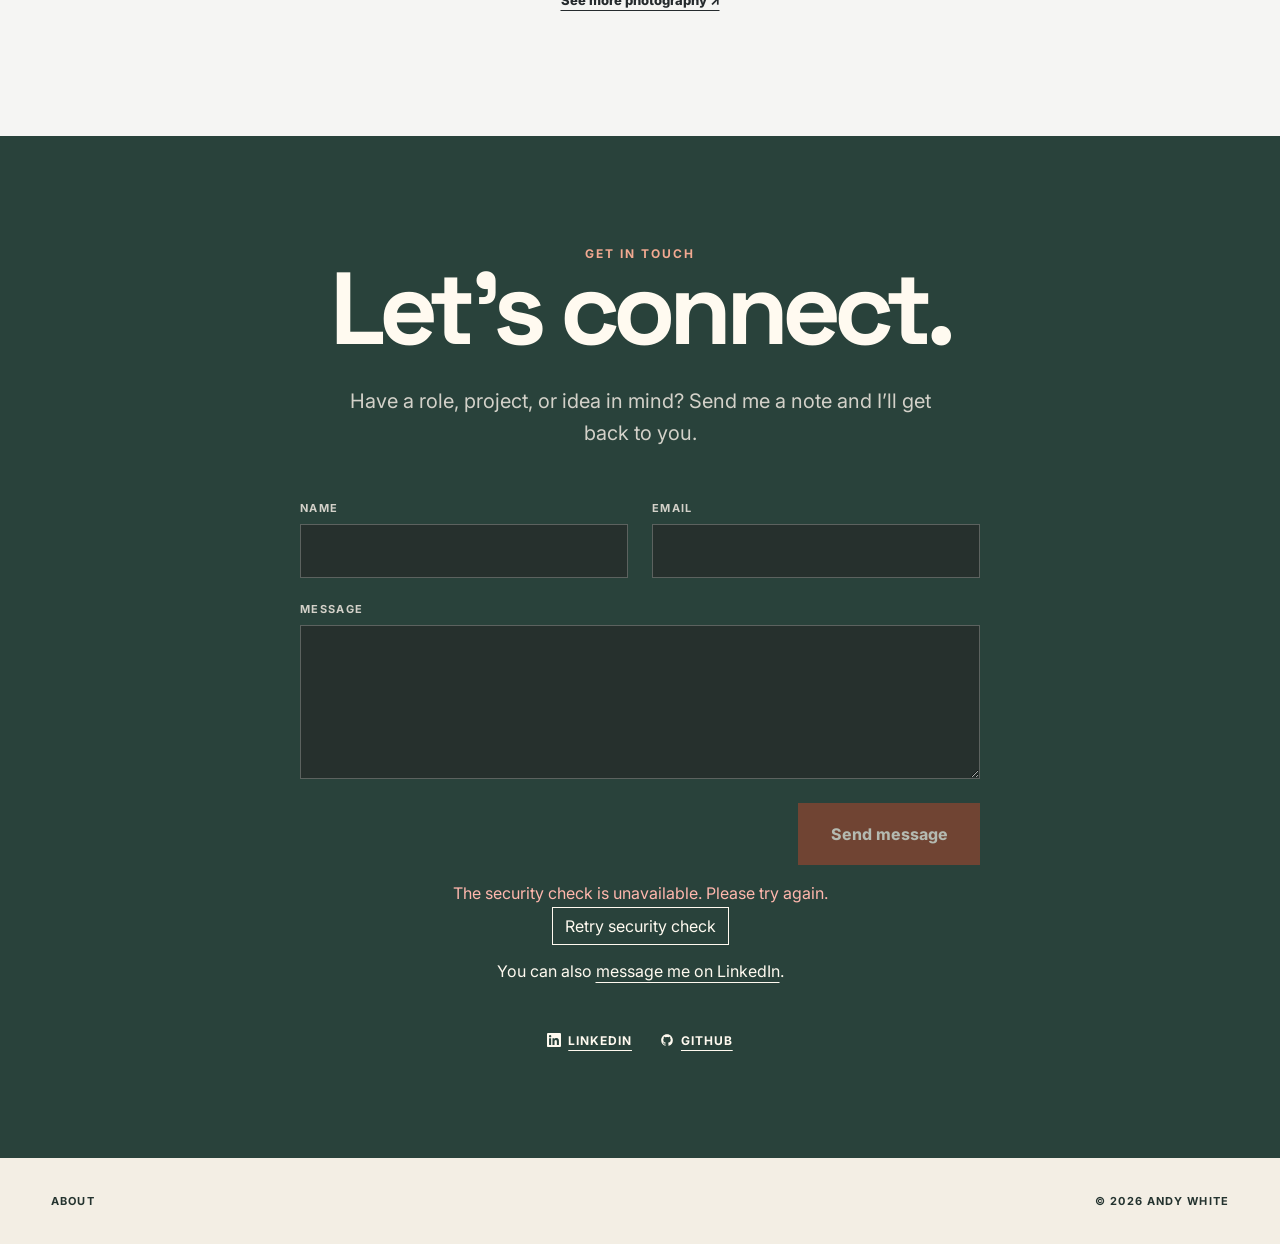
==== commit d966ebea: "Fix portfolio accessibility and contact recovery" ====
--- a/index.html
+++ b/index.html
@@ -54,9 +54,8 @@
   <link rel="preconnect" href="https://fonts.googleapis.com">
   <link rel="preconnect" href="https://fonts.gstatic.com" crossorigin>
   <link href="https://fonts.googleapis.com/css2?family=DM+Mono:wght@500&amp;family=Inter:wght@400;500;600;700;800&amp;family=Libre+Caslon+Display&amp;family=Space+Grotesk:wght@500;600;700&amp;display=swap" rel="stylesheet">
-  <link rel="stylesheet" href="portfolio.css?v=4">
-  <script src="portfolio.js?v=2" defer></script>
-  <script src="https://challenges.cloudflare.com/turnstile/v0/api.js?render=explicit&amp;onload=onTurnstileLoad" defer></script>
+  <link rel="stylesheet" href="portfolio.css?v=5">
+  <script src="portfolio.js?v=3" defer></script>
 </head>
 <body>
   <a class="skip-link" href="#main-content">Skip to main content</a>
@@ -83,7 +82,7 @@
       <div class="section-heading"><h2>Projects</h2></div>
       <article class="feature-project">
         <a class="product-visual feature-image" href="projects/barteraid.html" aria-label="Explore the BarterAid project">
-          <span class="browser-frame browser-frame-feature"><span class="browser-chrome" aria-hidden="true"><i></i><i></i><i></i></span><img src="assets/projects/barteraid/markets-light-840.webp?v=20261115" srcset="assets/projects/barteraid/markets-light-480.webp?v=20261115 480w, assets/projects/barteraid/markets-light-840.webp?v=20261115 840w, assets/projects/barteraid/markets-light-1200.webp?v=20261115 1200w" sizes="(max-width: 620px) calc(100vw - 84px), (max-width: 1000px) calc(100vw - 128px), min(790px, 55vw)" width="1440" height="1000" alt="BarterAid redesigned market dashboard with live commodity, cryptocurrency, and equity prices" fetchpriority="high"></span>
+          <span class="browser-frame browser-frame-feature"><span class="browser-chrome" aria-hidden="true"><i></i><i></i><i></i></span><img src="assets/projects/barteraid/markets-light-840.webp?v=20261115" srcset="assets/projects/barteraid/markets-light-480.webp?v=20261115 480w, assets/projects/barteraid/markets-light-840.webp?v=20261115 840w, assets/projects/barteraid/markets-light-1200.webp?v=20261115 1200w" sizes="(max-width: 620px) calc(100vw - 84px), (max-width: 1000px) calc(100vw - 128px), min(790px, 55vw)" width="1440" height="1000" alt="BarterAid redesigned market dashboard with live commodity, cryptocurrency, and equity prices" loading="lazy"></span>
         </a>
         <div class="feature-copy">
           <p class="eyebrow">Featured independent product</p>
@@ -153,9 +152,15 @@
         <label class="contact-honeypot" aria-hidden="true">Company website<input type="url" name="website" tabindex="-1" autocomplete="off"></label>
         <div class="contact-submit">
           <div class="cf-turnstile" data-sitekey="0x4AAAAAAE0Ggj4gbh1R_qEI" data-action="contact" data-theme="dark"></div>
-          <button class="button button-solid" type="submit">Send message</button>
+          <button class="button button-solid" type="submit" disabled>Send message</button>
         </div>
-        <p class="contact-status" id="contact-status" role="status" aria-live="polite"></p>
+        <p class="contact-status" id="contact-status" role="status"></p>
+        <p class="contact-status" id="security-status" role="status" tabindex="-1"></p>
+        <div class="contact-recovery" id="contact-recovery" hidden>
+          <button type="button" id="retry-security">Retry security check</button>
+          <p>You can also <a href="https://www.linkedin.com/in/andywhite5/">message me on LinkedIn</a>.</p>
+        </div>
+        <noscript><p>Enable JavaScript to use this form, or <a href="https://www.linkedin.com/in/andywhite5/">message me on LinkedIn</a>.</p></noscript>
       </form>
       <div class="contact-links"><a class="social-link" href="https://www.linkedin.com/in/andywhite5/" target="_blank" rel="noopener noreferrer"><svg aria-hidden="true" focusable="false" viewBox="0 0 24 24"><path d="M20.45 20.45h-3.56v-5.57c0-1.33-.02-3.04-1.85-3.04-1.85 0-2.14 1.45-2.14 2.94v5.67H9.35V9h3.42v1.56h.04c.48-.9 1.64-1.85 3.37-1.85 3.6 0 4.27 2.37 4.27 5.46v6.28ZM5.34 7.43a2.06 2.06 0 1 1 0-4.13 2.06 2.06 0 0 1 0 4.13Zm1.78 13.02H3.56V9h3.56v11.45ZM22.23 0H1.77A1.75 1.75 0 0 0 0 1.73v20.54C0 23.23.79 24 1.77 24h20.45A1.76 1.76 0 0 0 24 22.27V1.73A1.76 1.76 0 0 0 22.22 0h.01Z"/></svg><span>LinkedIn</span></a><a class="social-link" href="https://github.com/comfyclicks" target="_blank" rel="noopener noreferrer"><svg aria-hidden="true" focusable="false" viewBox="0 0 24 24"><path fill-rule="evenodd" d="M12 2C6.48 2 2 6.58 2 12.23c0 4.52 2.87 8.35 6.84 9.71.5.1.68-.22.68-.49 0-.24-.01-1.05-.01-1.91-2.78.62-3.37-1.2-3.37-1.2-.45-1.18-1.11-1.49-1.11-1.49-.91-.64.07-.62.07-.62 1 .07 1.53 1.05 1.53 1.05.89 1.56 2.34 1.11 2.91.85.09-.66.35-1.11.63-1.37-2.22-.26-4.56-1.14-4.56-5.06 0-1.12.39-2.03 1.03-2.75-.1-.26-.45-1.3.1-2.71 0 0 .84-.28 2.75 1.05A9.37 9.37 0 0 1 12 6.95c.85 0 1.7.12 2.5.34 1.91-1.33 2.75-1.05 2.75-1.05.55 1.41.2 2.45.1 2.71.64.72 1.03 1.63 1.03 2.75 0 3.93-2.35 4.8-4.58 5.05.36.32.68.94.68 1.9 0 1.37-.01 2.47-.01 2.81 0 .27.18.59.69.49A10.25 10.25 0 0 0 22 12.23C22 6.58 17.52 2 12 2Z" clip-rule="evenodd"/></svg><span>GitHub</span></a></div>
     </section>
--- a/portfolio.css
+++ b/portfolio.css
@@ -1,8 +1,7 @@
-:root { --paper:#f3eee4; --paper-deep:#e5dccd; --projects:#eee6d9; --ink:#24332f; --muted:#64706c; --rule:#c7bbab; --accent:#ac563f; --dark:#29423b; --white:#fffaf0; --max-width:1420px; }
+:root { --paper:#f3eee4; --paper-deep:#e5dccd; --projects:#eee6d9; --ink:#24332f; --muted:#56635e; --rule:#c7bbab; --accent:#974630; --dark:#29423b; --accent-on-dark:#f2a991; --white:#fffaf0; --max-width:1420px; }
 * { box-sizing:border-box; }
 html { scroll-behavior:smooth; scroll-padding-top:78px; }
 body { margin:0; color:var(--ink); background:var(--paper); font-family:Inter,sans-serif; }
-body.menu-open { overflow:hidden; }
 a { color:inherit; text-underline-offset:5px; }
 img { display:block; max-width:100%; }
 button { font:inherit; }
@@ -26,7 +25,7 @@
 .button-outline { background:transparent; }
 .social-link { display:inline-flex; align-items:center; justify-content:center; gap:7px; }
 .social-link svg { display:block; width:14px; height:14px; flex:0 0 14px; fill:currentColor; }
-.hero-facts { margin-top:68px; display:flex; justify-content:center; color:#747c78; font-size:12px; font-weight:700; letter-spacing:.13em; text-transform:uppercase; }
+.hero-facts { margin-top:68px; display:flex; justify-content:center; color:var(--muted); font-size:12px; font-weight:700; letter-spacing:.13em; text-transform:uppercase; }
 .hero-facts span { padding:0 30px; border-right:1px solid var(--rule); }
 .hero-facts span:last-child { border:0; }
 .section { padding:clamp(90px,10vw,150px) clamp(24px,4vw,56px); }
@@ -68,7 +67,7 @@
 .capability-list { margin:auto 0 0; border-top:1px solid rgba(255,255,255,.24); }
 .capability-list div { min-height:66px; padding:14px 0; display:grid; grid-template-columns:94px minmax(0,1fr); gap:16px; align-items:center; border-bottom:1px solid rgba(255,255,255,.18); }
 .capability-list div:last-child { border-bottom:0; }
-.capability-list dt { color:#d88a72; font:500 10px "DM Mono",monospace; letter-spacing:.08em; text-transform:uppercase; }
+.capability-list dt { color:var(--accent-on-dark); font:500 10px "DM Mono",monospace; letter-spacing:.08em; text-transform:uppercase; }
 .capability-list dd { margin:0; color:var(--white); font-size:13px; font-weight:600; line-height:1.45; }
 .credential-list { max-width:var(--max-width); margin:0 auto; border-top:1px solid var(--rule); }
 .credential-list article { min-height:142px; padding:34px 0; display:grid; grid-template-columns:94px minmax(0,1fr) auto; gap:28px; align-items:center; border-bottom:1px solid var(--rule); }
@@ -87,6 +86,7 @@
 .closer { min-height:760px; padding:110px 24px; display:grid; place-content:center; text-align:center; color:var(--white); background:var(--dark); }
 .closer h2 { margin:0 0 28px; color:var(--white); font:700 clamp(64px,8vw,112px)/.93 "Space Grotesk",sans-serif; letter-spacing:-.065em; }
 .closer>p { margin:0; color:#d3d1c9; font-size:20px; }
+.contact-intro .eyebrow { color:var(--accent-on-dark); }
 .contact-intro>p:last-child { max-width:620px; margin:0 auto; color:#d3d1c9; font-size:20px; line-height:1.6; }
 .contact-form { width:min(680px,calc(100vw - 48px)); margin:52px auto 0; text-align:left; }
 .contact-fields { display:grid; grid-template-columns:1fr 1fr; gap:24px; }
@@ -102,6 +102,10 @@
 .contact-submit .button { cursor:pointer; background:var(--accent); }
 .contact-submit .button:disabled { cursor:wait; opacity:.65; transform:none; }
 .contact-status { min-height:24px; margin:18px 0 0; color:#d3d1c9; text-align:center; }
+.contact-status:empty { min-height:0; margin:0; }
+
+.contact-recovery { text-align:center; }
+.contact-recovery button { padding:8px 12px; color:inherit; background:transparent; border:1px solid currentColor; cursor:pointer; }
 .contact-status.is-error { color:#ffb7ad; }
 .contact-links { margin-top:36px; display:flex; justify-content:center; gap:28px; }
 .contact-links a { color:var(--white); font-size:12px; font-weight:700; letter-spacing:.08em; text-transform:uppercase; }
@@ -110,11 +114,14 @@
 footer a { text-decoration:none; }
 footer a:hover,footer a:focus-visible { color:var(--accent); }
 @media (max-width:980px) {
-  .site-header { min-height:68px; }
-  .menu-button { display:block; }
-  .site-header nav { position:fixed; inset:68px 0 auto; padding:28px 24px 34px; display:grid; gap:0; visibility:hidden; opacity:0; background:var(--paper); border-bottom:1px solid var(--ink); transform:translateY(-12px); transition:opacity .2s,transform .2s,visibility .2s; }
-  .site-header nav.open { visibility:visible; opacity:1; transform:translateY(0); }
-  .site-header nav a { padding:15px 0; border-bottom:1px solid var(--rule); }
+  .site-header { position:static; min-height:68px; flex-wrap:wrap; gap:16px; padding-block:16px; }
+  .site-header nav { flex-basis:100%; flex-wrap:wrap; gap:8px 20px; }
+  .site-header nav a { padding:8px 0; }
+  .site-header.menu-ready { position:sticky; flex-wrap:nowrap; padding-block:0; }
+  .menu-ready .menu-button { display:block; min-height:44px; min-width:44px; }
+  .site-header.menu-ready nav { display:none; position:absolute; top:100%; inset-inline:0; max-height:calc(100dvh - 68px); overflow-y:auto; overscroll-behavior:contain; padding:12px 24px; gap:0; background:var(--paper); border-bottom:1px solid var(--ink); }
+  .site-header.menu-ready nav.open { display:grid; }
+  .menu-ready nav a { padding:15px 0; border-bottom:1px solid var(--rule); }
   .hero { min-height:calc(100svh - 68px); }
   .feature-project { grid-template-columns:1fr; }
   .feature-image { min-height:520px; }
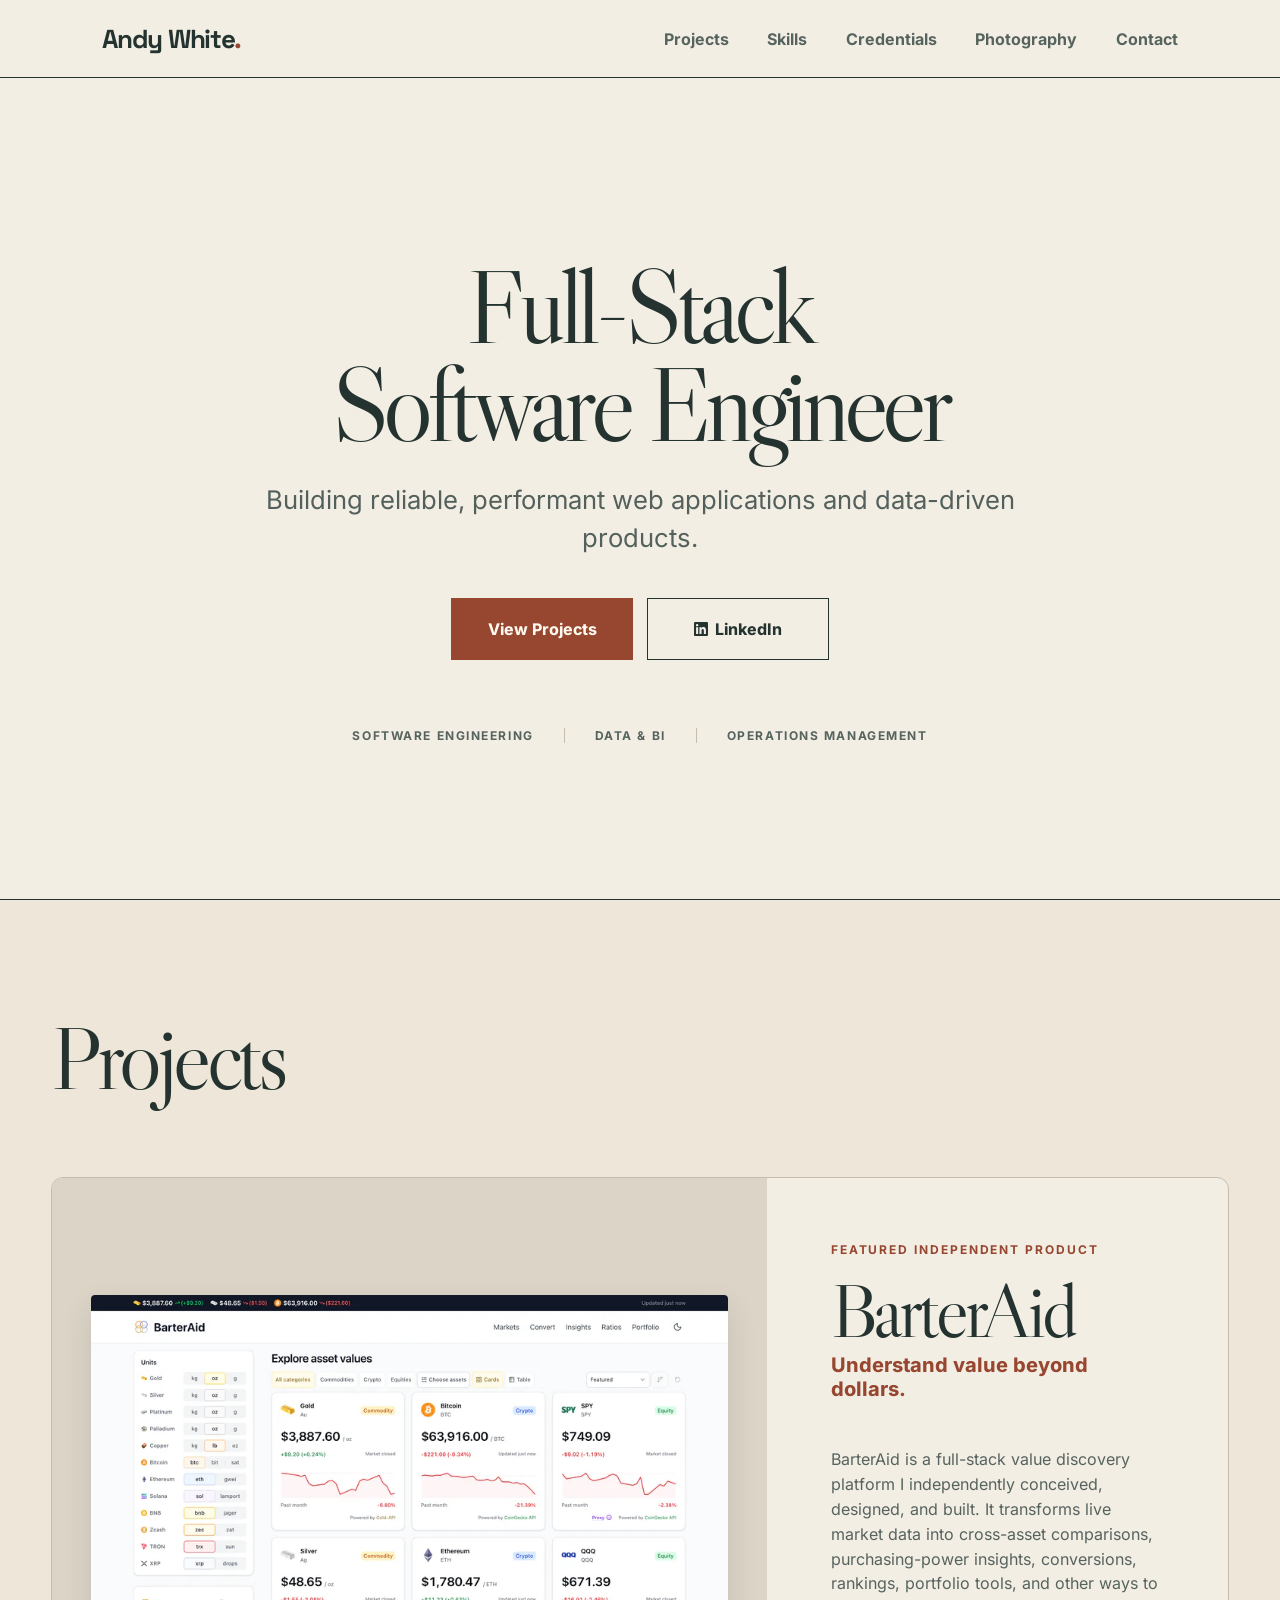
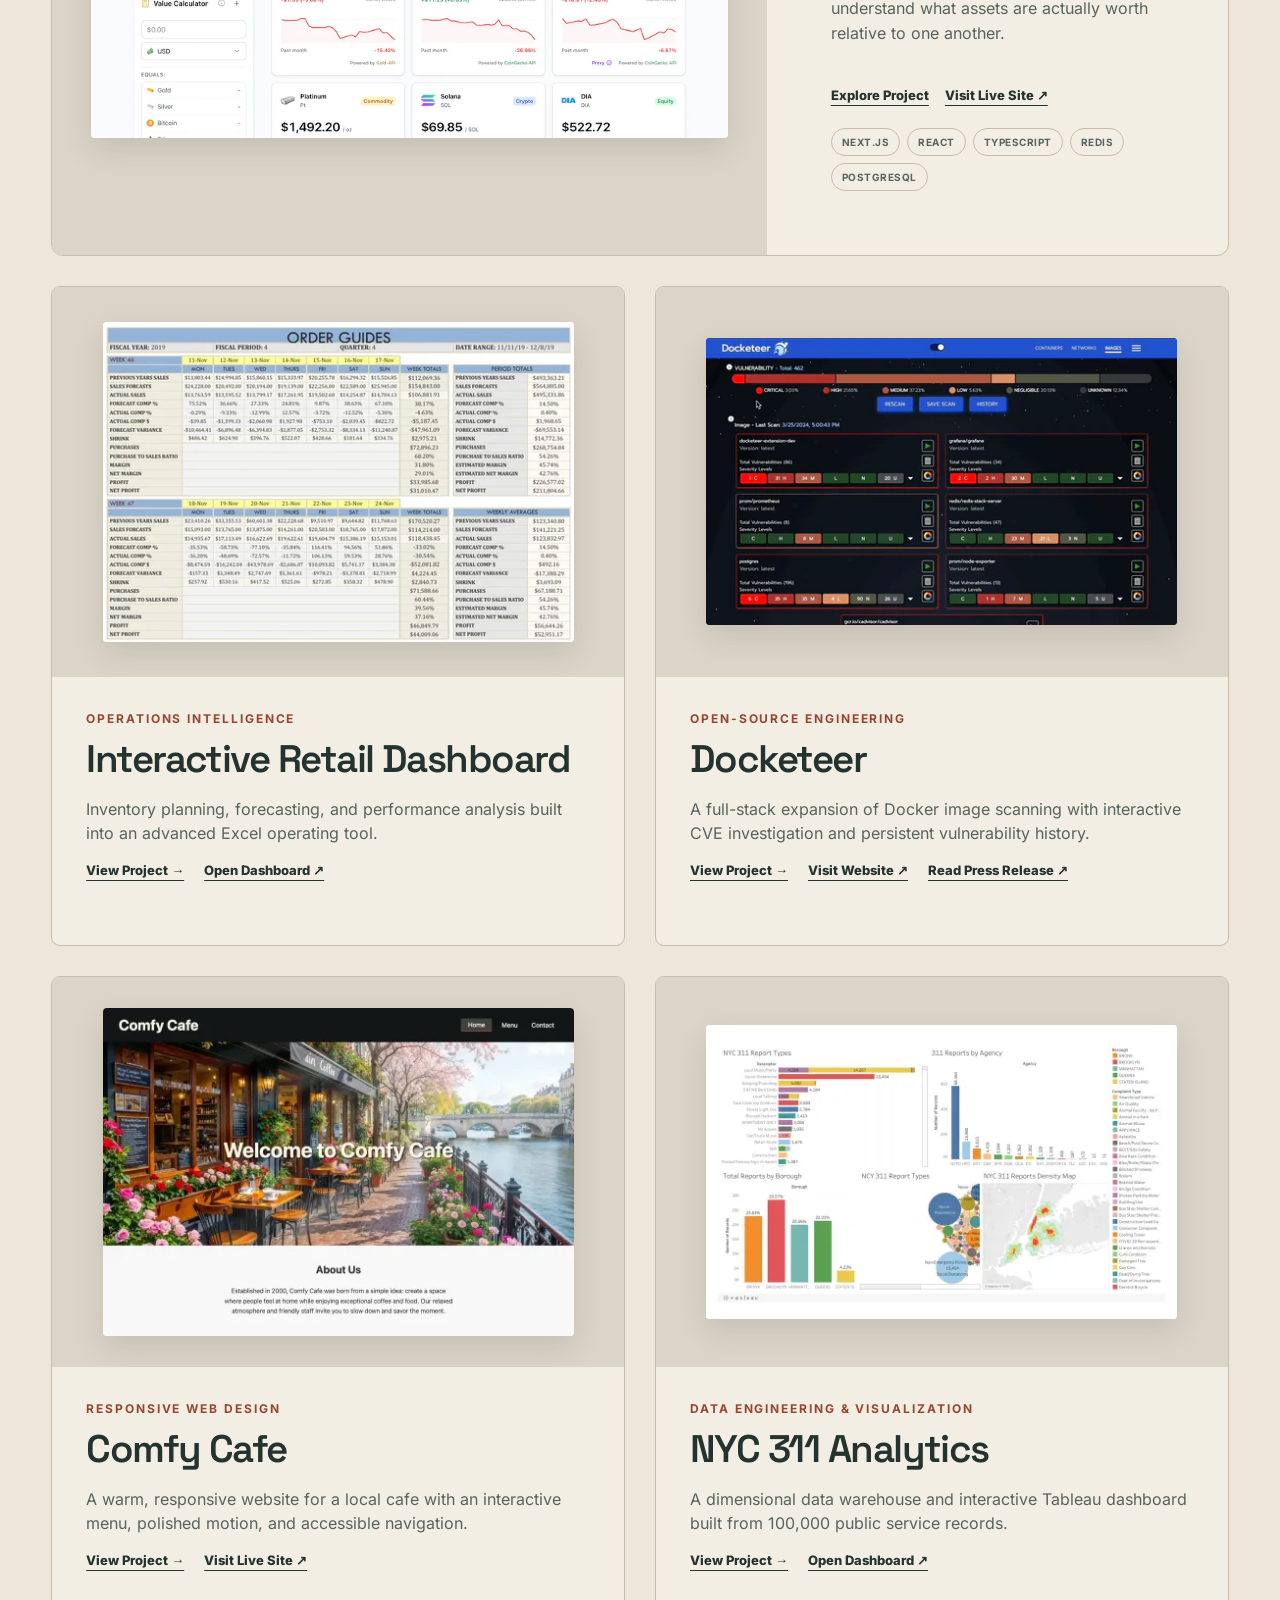
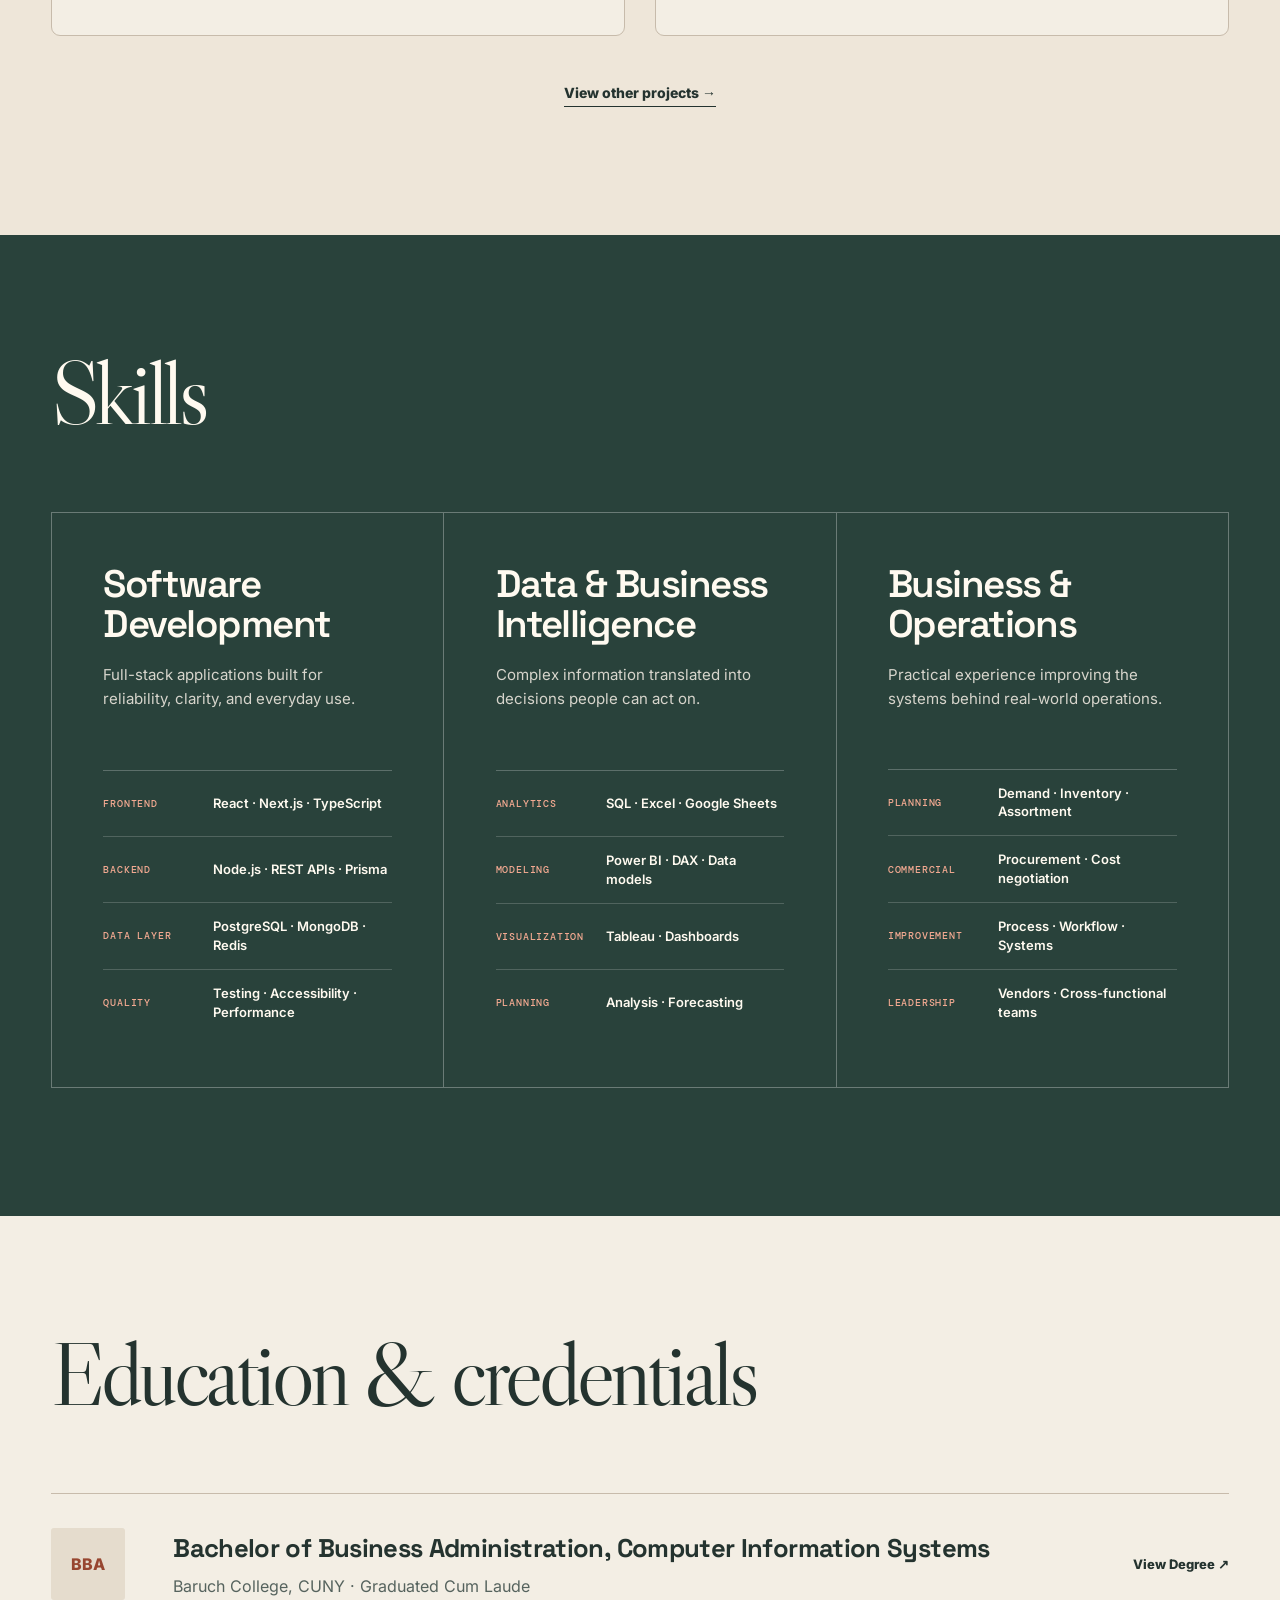
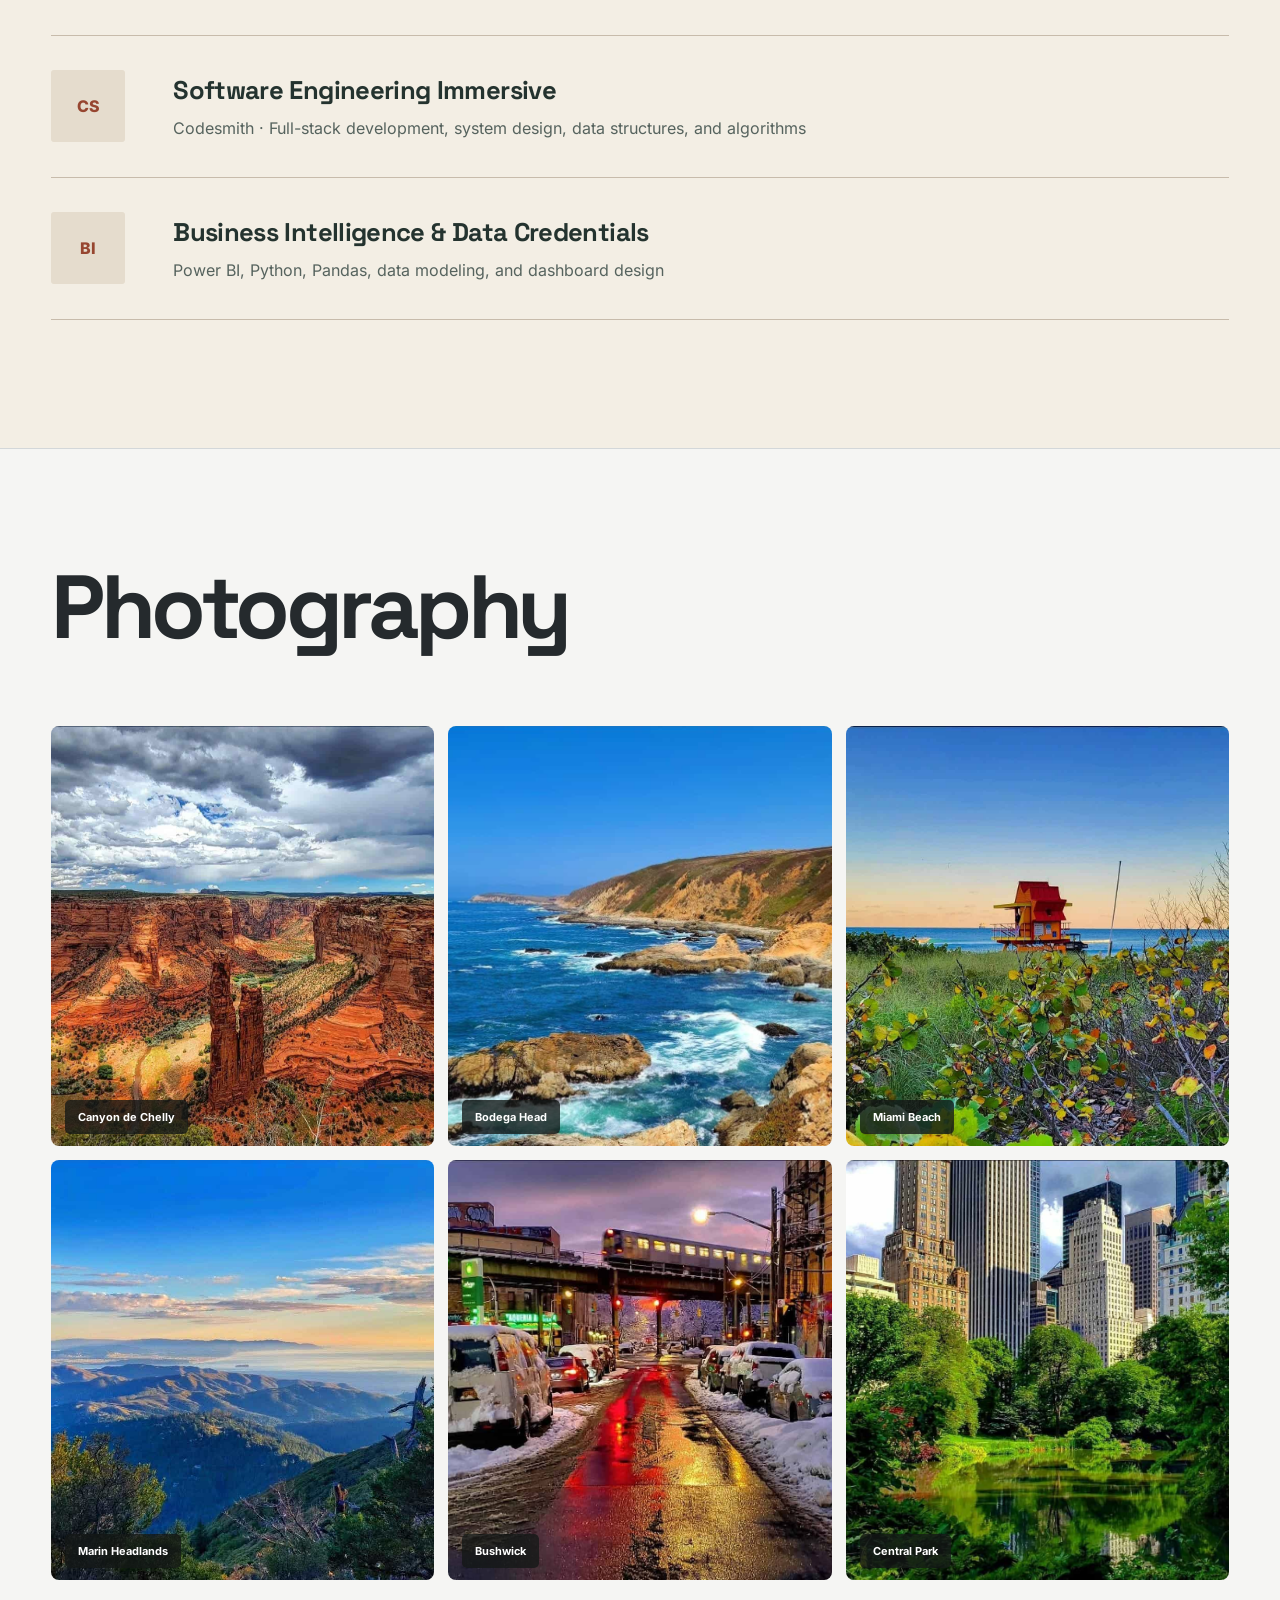
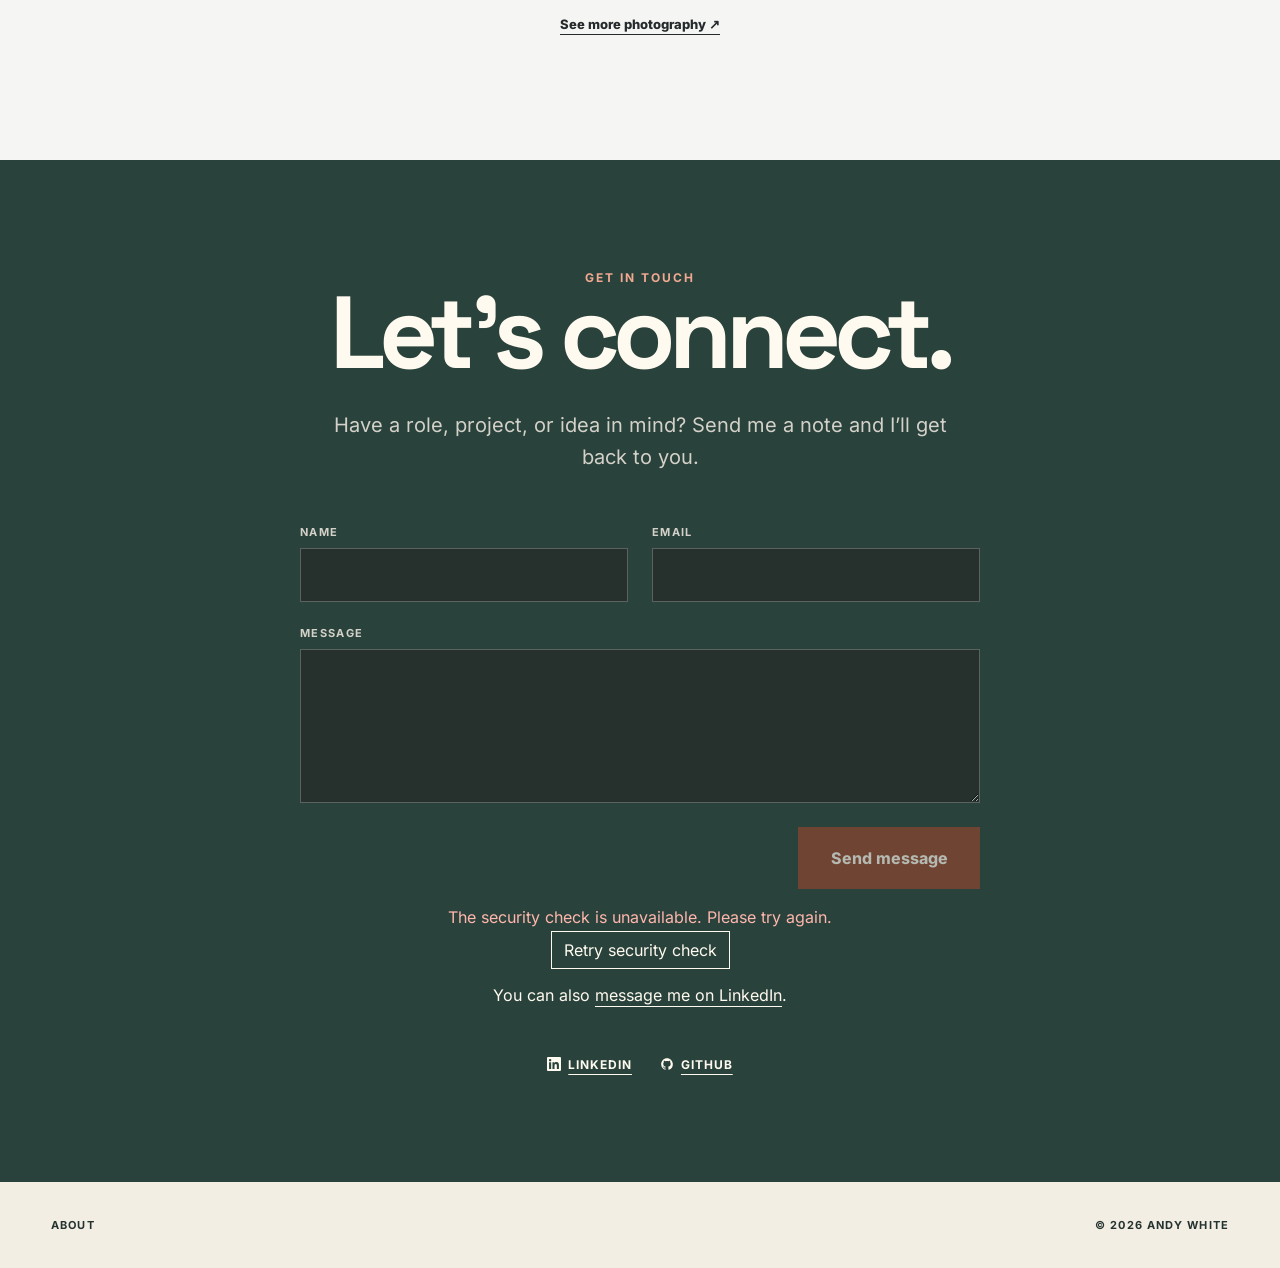
==== commit 39437e13: "Improve mobile portfolio loading performance" ====
--- a/index.html
+++ b/index.html
@@ -51,11 +51,9 @@
   }
   </script>
   <link rel="icon" href="assets/favicon.svg" type="image/svg+xml">
-  <link rel="preconnect" href="https://fonts.googleapis.com">
-  <link rel="preconnect" href="https://fonts.gstatic.com" crossorigin>
-  <link href="https://fonts.googleapis.com/css2?family=DM+Mono:wght@500&amp;family=Inter:wght@400;500;600;700;800&amp;family=Libre+Caslon+Display&amp;family=Space+Grotesk:wght@500;600;700&amp;display=swap" rel="stylesheet">
-  <link rel="stylesheet" href="portfolio.css?v=5">
-  <script src="portfolio.js?v=3" defer></script>
+  <link rel="preload" href="assets/fonts/libre-caslon-display-latin.woff2" as="font" type="font/woff2" crossorigin>
+  <link rel="stylesheet" href="portfolio.css?v=6">
+  <script src="portfolio.js?v=4" defer></script>
 </head>
 <body>
   <a class="skip-link" href="#main-content">Skip to main content</a>
@@ -95,19 +93,19 @@
       </article>
       <div class="project-grid">
         <article class="project-card">
-          <a class="product-visual" href="projects/retail-dashboard.html"><span class="browser-frame"><span class="browser-chrome" aria-hidden="true"><i></i><i></i><i></i></span><img src="assets/projects/retail-dashboard/overview.webp?v=2" width="929" height="630" alt="Retail order guide and inventory dashboard" loading="lazy"></span></a>
+          <a class="product-visual" href="projects/retail-dashboard.html"><span class="browser-frame"><span class="browser-chrome" aria-hidden="true"><i></i><i></i><i></i></span><img src="assets/projects/retail-dashboard/overview-840.webp" srcset="assets/projects/retail-dashboard/overview-480.webp 480w, assets/projects/retail-dashboard/overview-840.webp 840w, assets/projects/retail-dashboard/overview-929.webp 929w" sizes="(max-width: 620px) calc(100vw - 82px), (max-width: 980px) calc(85vw - 60px), min(595px, calc(42vw - 72px))" width="929" height="630" alt="Retail order guide and inventory dashboard" loading="lazy"></span></a>
           <div class="project-card-copy"><p class="eyebrow">Operations intelligence</p><h3>Interactive Retail Dashboard</h3><p>Inventory planning, forecasting, and performance analysis built into an advanced Excel operating tool.</p><div class="card-links"><a class="inline-link" href="projects/retail-dashboard.html">View Project →</a><a class="inline-link" href="https://1drv.ms/x/c/ea506d5d292bc7fd/IQTTc9SDa4RPRKcrD3a8gt_5AYcir9dTVObp_t3yBQQrzck?em=2" target="_blank" rel="noopener noreferrer">Open Dashboard ↗</a></div></div>
         </article>
         <article class="project-card">
-          <a class="product-visual" href="projects/docketeer.html" aria-label="Explore the Docketeer 18 project"><span class="browser-frame browser-frame-dark"><span class="browser-chrome" aria-hidden="true"><i></i><i></i><i></i></span><img src="assets/projects/docketeer/vulnerability-overview.webp" width="1456" height="888" alt="Docketeer 18 image vulnerability dashboard" loading="lazy"></span></a>
+          <a class="product-visual" href="projects/docketeer.html" aria-label="Explore the Docketeer 18 project"><span class="browser-frame browser-frame-dark"><span class="browser-chrome" aria-hidden="true"><i></i><i></i><i></i></span><img src="assets/projects/docketeer/vulnerability-overview-840.webp" srcset="assets/projects/docketeer/vulnerability-overview-480.webp 480w, assets/projects/docketeer/vulnerability-overview-840.webp 840w, assets/projects/docketeer/vulnerability-overview-1200.webp 1200w" sizes="(max-width: 620px) calc(100vw - 82px), (max-width: 980px) calc(85vw - 60px), min(595px, calc(42vw - 72px))" width="1456" height="888" alt="Docketeer 18 image vulnerability dashboard" loading="lazy"></span></a>
           <div class="project-card-copy"><p class="eyebrow">Open-source engineering</p><h3>Docketeer</h3><p>A full-stack expansion of Docker image scanning with interactive CVE investigation and persistent vulnerability history.</p><div class="card-links"><a class="inline-link" href="projects/docketeer.html">View Project →</a><a class="inline-link" href="https://docketeer.io" target="_blank" rel="noopener noreferrer">Visit Website ↗</a><a class="inline-link" href="https://medium.com/@docketeer/announcing-docketeer-18-0-a-whale-of-an-improvement-67282fbbbe61" target="_blank" rel="noopener noreferrer">Read Press Release ↗</a></div></div>
         </article>
         <article class="project-card">
-          <a class="product-visual" href="projects/comfy-cafe.html"><span class="browser-frame"><span class="browser-chrome" aria-hidden="true"><i></i><i></i><i></i></span><img src="assets/projects/comfy-cafe/home.webp" width="1440" height="1000" alt="Comfy Cafe homepage with a warm cafe interior" loading="lazy"></span></a>
+          <a class="product-visual" href="projects/comfy-cafe.html"><span class="browser-frame"><span class="browser-chrome" aria-hidden="true"><i></i><i></i><i></i></span><img src="assets/projects/comfy-cafe/home-840.webp" srcset="assets/projects/comfy-cafe/home-480.webp 480w, assets/projects/comfy-cafe/home-840.webp 840w, assets/projects/comfy-cafe/home.webp 1440w" sizes="(max-width: 620px) calc(100vw - 82px), (max-width: 980px) calc(85vw - 60px), min(595px, calc(42vw - 72px))" width="1440" height="1000" alt="Comfy Cafe homepage with a warm cafe interior" loading="lazy"></span></a>
           <div class="project-card-copy"><p class="eyebrow">Responsive web design</p><h3>Comfy Cafe</h3><p>A warm, responsive website for a local cafe with an interactive menu, polished motion, and accessible navigation.</p><div class="card-links"><a class="inline-link" href="projects/comfy-cafe.html">View Project →</a><a class="inline-link" href="https://www.andywhite.cv/Comfy-Cafe/" target="_blank" rel="noopener noreferrer">Visit Live Site ↗</a></div></div>
         </article>
         <article class="project-card">
-          <a class="product-visual" href="projects/tableau.html"><span class="browser-frame"><span class="browser-chrome" aria-hidden="true"><i></i><i></i><i></i></span><img src="assets/projects/tableau/dashboard.webp" width="1600" height="1000" alt="Tableau dashboard visualizing New York City 311 data" loading="lazy"></span></a>
+          <a class="product-visual" href="projects/tableau.html"><span class="browser-frame"><span class="browser-chrome" aria-hidden="true"><i></i><i></i><i></i></span><img src="assets/projects/tableau/dashboard-840.webp" srcset="assets/projects/tableau/dashboard-480.webp 480w, assets/projects/tableau/dashboard-840.webp 840w, assets/projects/tableau/dashboard.webp 1600w" sizes="(max-width: 620px) calc(100vw - 82px), (max-width: 980px) calc(85vw - 60px), min(595px, calc(42vw - 72px))" width="1600" height="1000" alt="Tableau dashboard visualizing New York City 311 data" loading="lazy"></span></a>
           <div class="project-card-copy"><p class="eyebrow">Data engineering &amp; visualization</p><h3>NYC 311 Analytics</h3><p>A dimensional data warehouse and interactive Tableau dashboard built from 100,000 public service records.</p><div class="card-links"><a class="inline-link" href="projects/tableau.html">View Project →</a><a class="inline-link" href="https://public.tableau.com/app/profile/andywhite/viz/CIS4400Group7Tableau/Dashboard" target="_blank" rel="noopener noreferrer">Open Dashboard ↗</a></div></div>
         </article>
       </div>
--- a/portfolio.css
+++ b/portfolio.css
@@ -1,3 +1,31 @@
+@font-face {
+  font-family:"Libre Caslon Display";
+  src:url("assets/fonts/libre-caslon-display-latin.woff2") format("woff2");
+  font-style:normal;
+  font-weight:400;
+  font-display:swap;
+}
+@font-face {
+  font-family:"Inter";
+  src:url("assets/fonts/inter-latin.woff2") format("woff2");
+  font-style:normal;
+  font-weight:400 800;
+  font-display:swap;
+}
+@font-face {
+  font-family:"Space Grotesk";
+  src:url("assets/fonts/space-grotesk-latin.woff2") format("woff2");
+  font-style:normal;
+  font-weight:500 700;
+  font-display:swap;
+}
+@font-face {
+  font-family:"DM Mono";
+  src:url("assets/fonts/dm-mono-latin.woff2") format("woff2");
+  font-style:normal;
+  font-weight:500;
+  font-display:swap;
+}
 :root { --paper:#f3eee4; --paper-deep:#e5dccd; --projects:#eee6d9; --ink:#24332f; --muted:#56635e; --rule:#c7bbab; --accent:#974630; --dark:#29423b; --accent-on-dark:#f2a991; --white:#fffaf0; --max-width:1420px; }
 * { box-sizing:border-box; }
 html { scroll-behavior:smooth; scroll-padding-top:78px; }
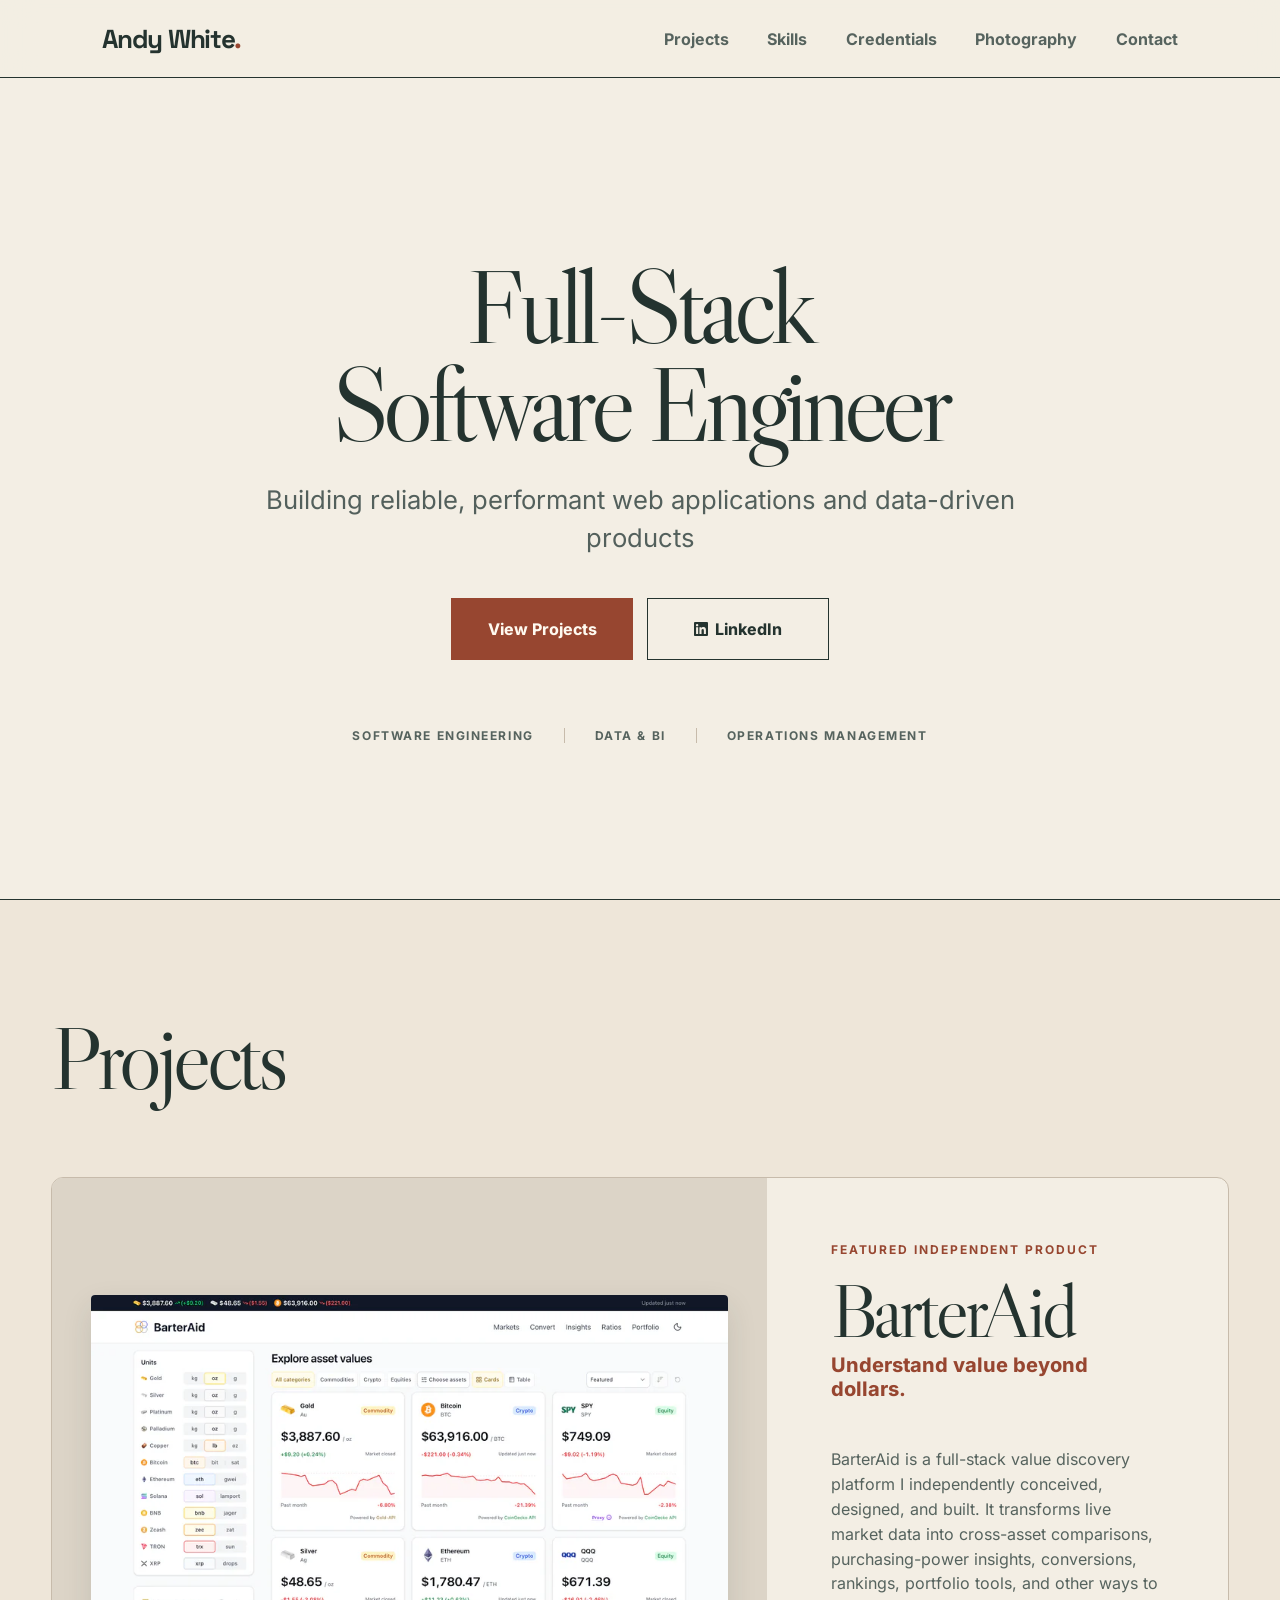
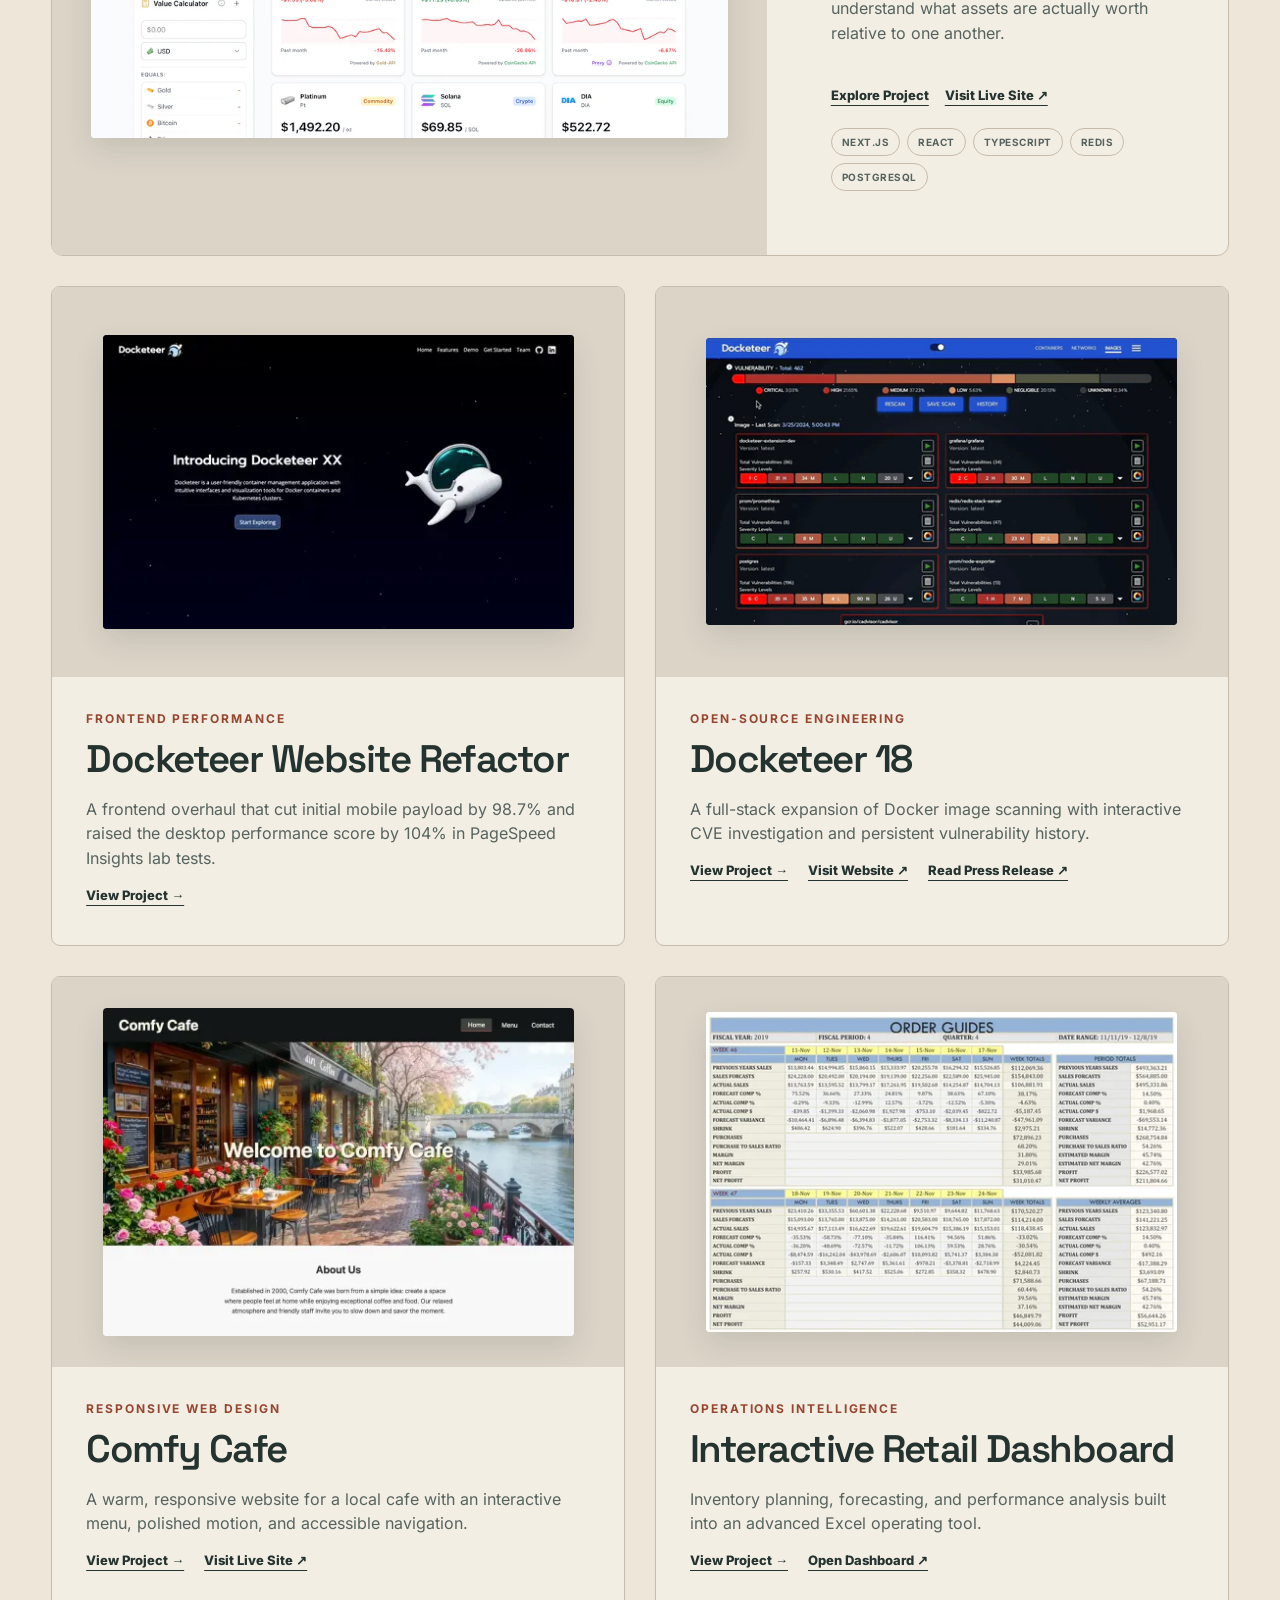
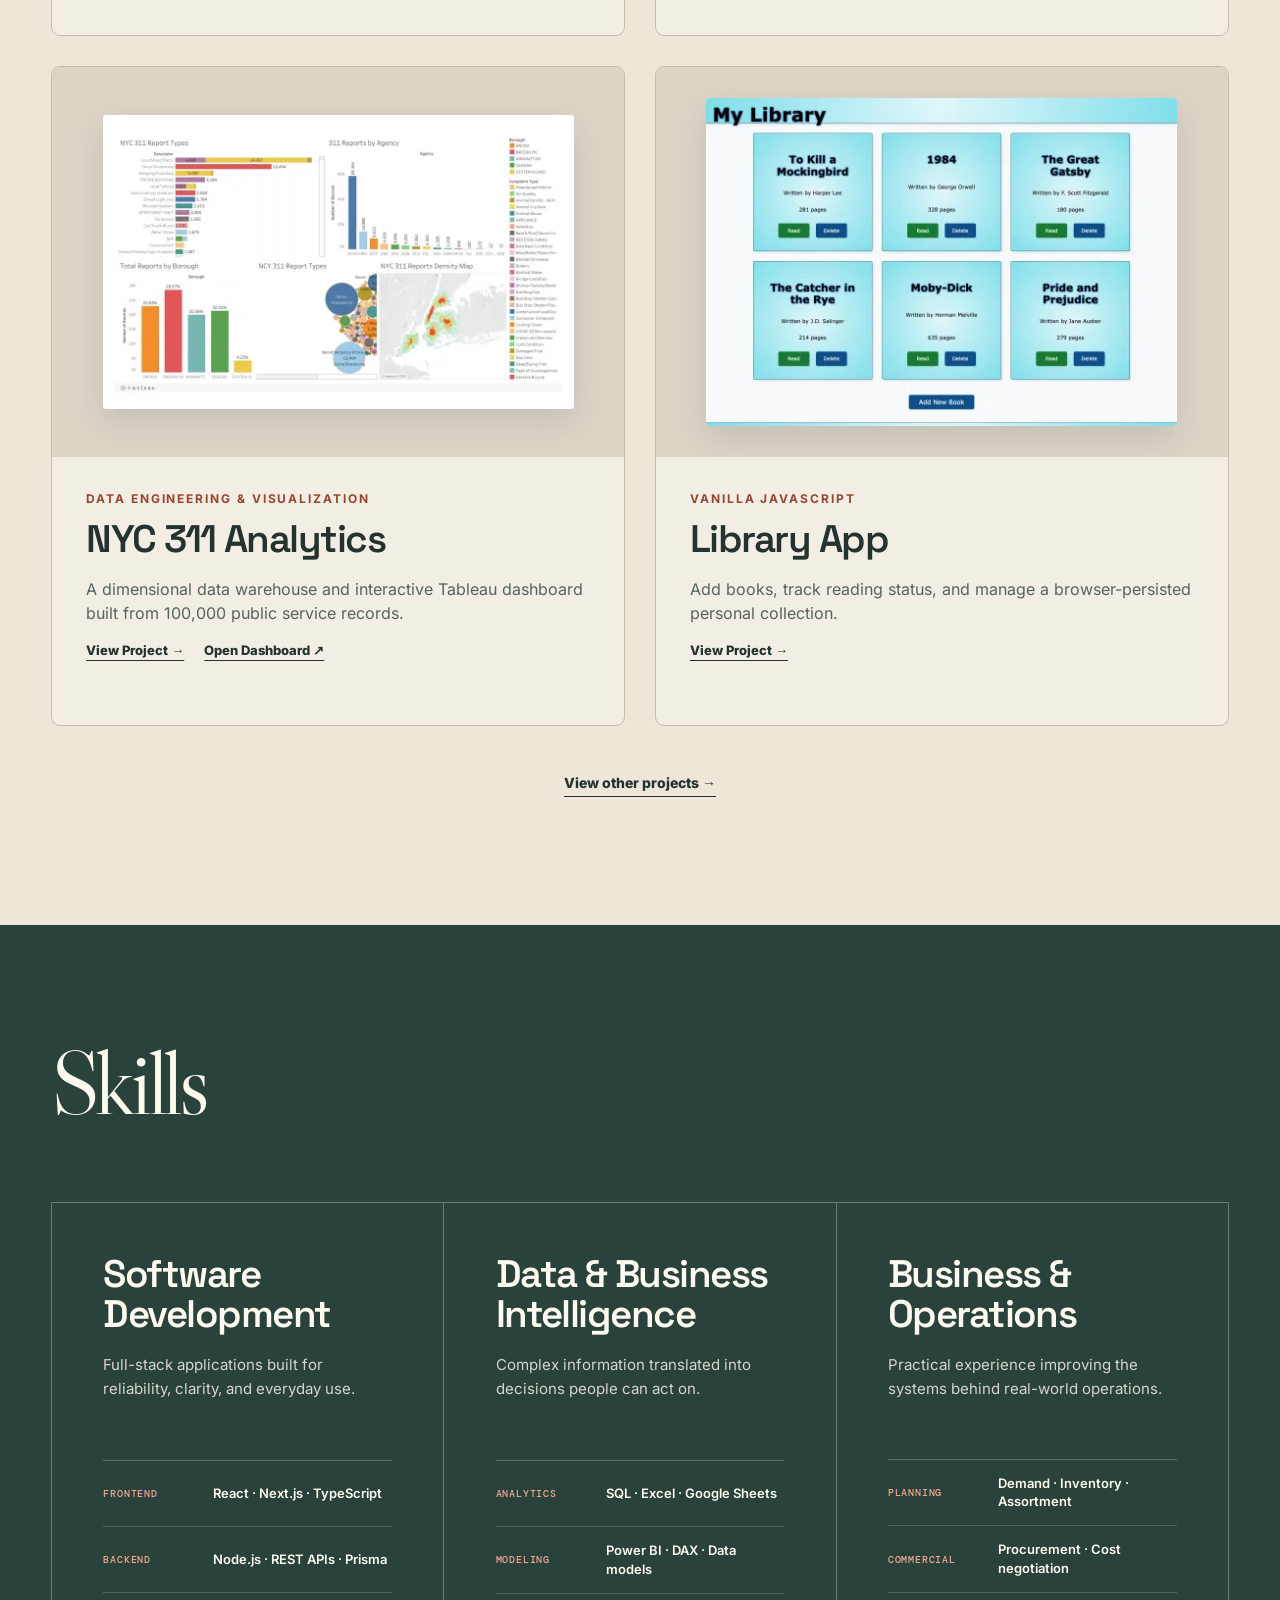
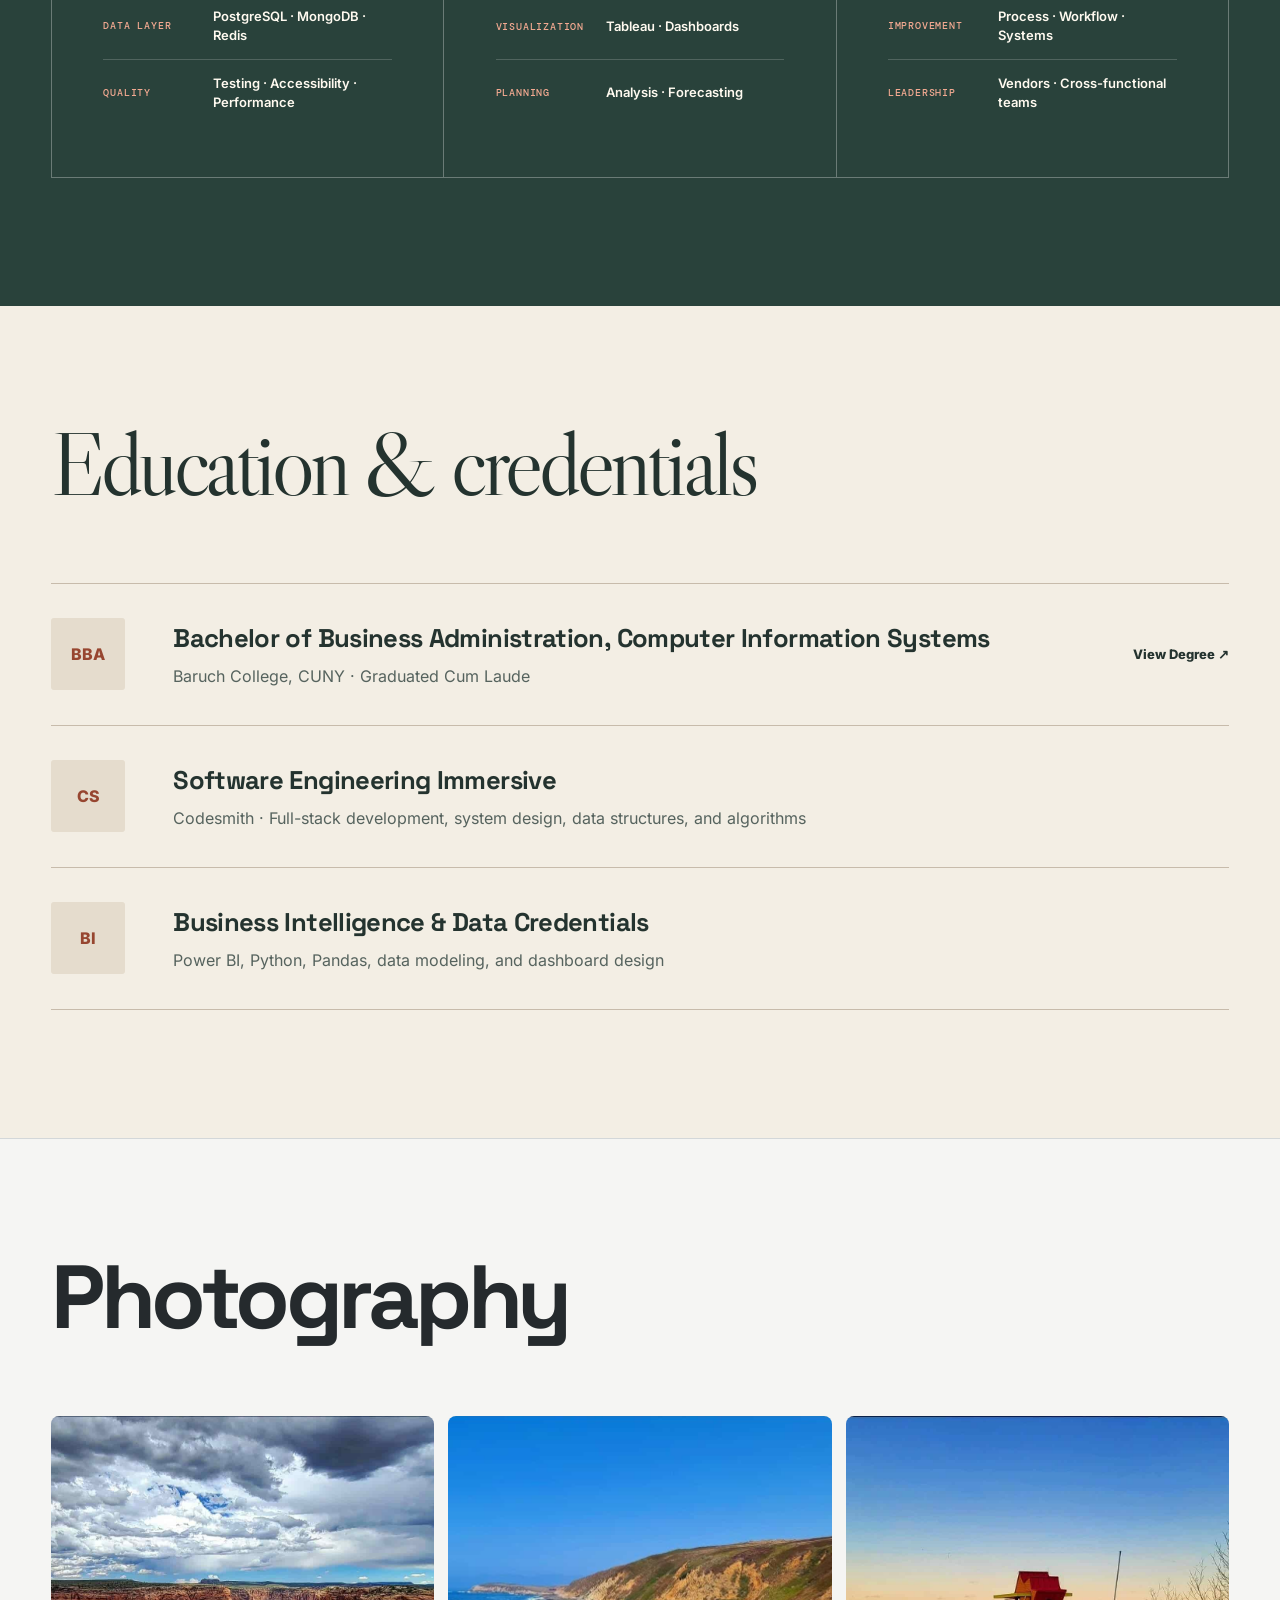
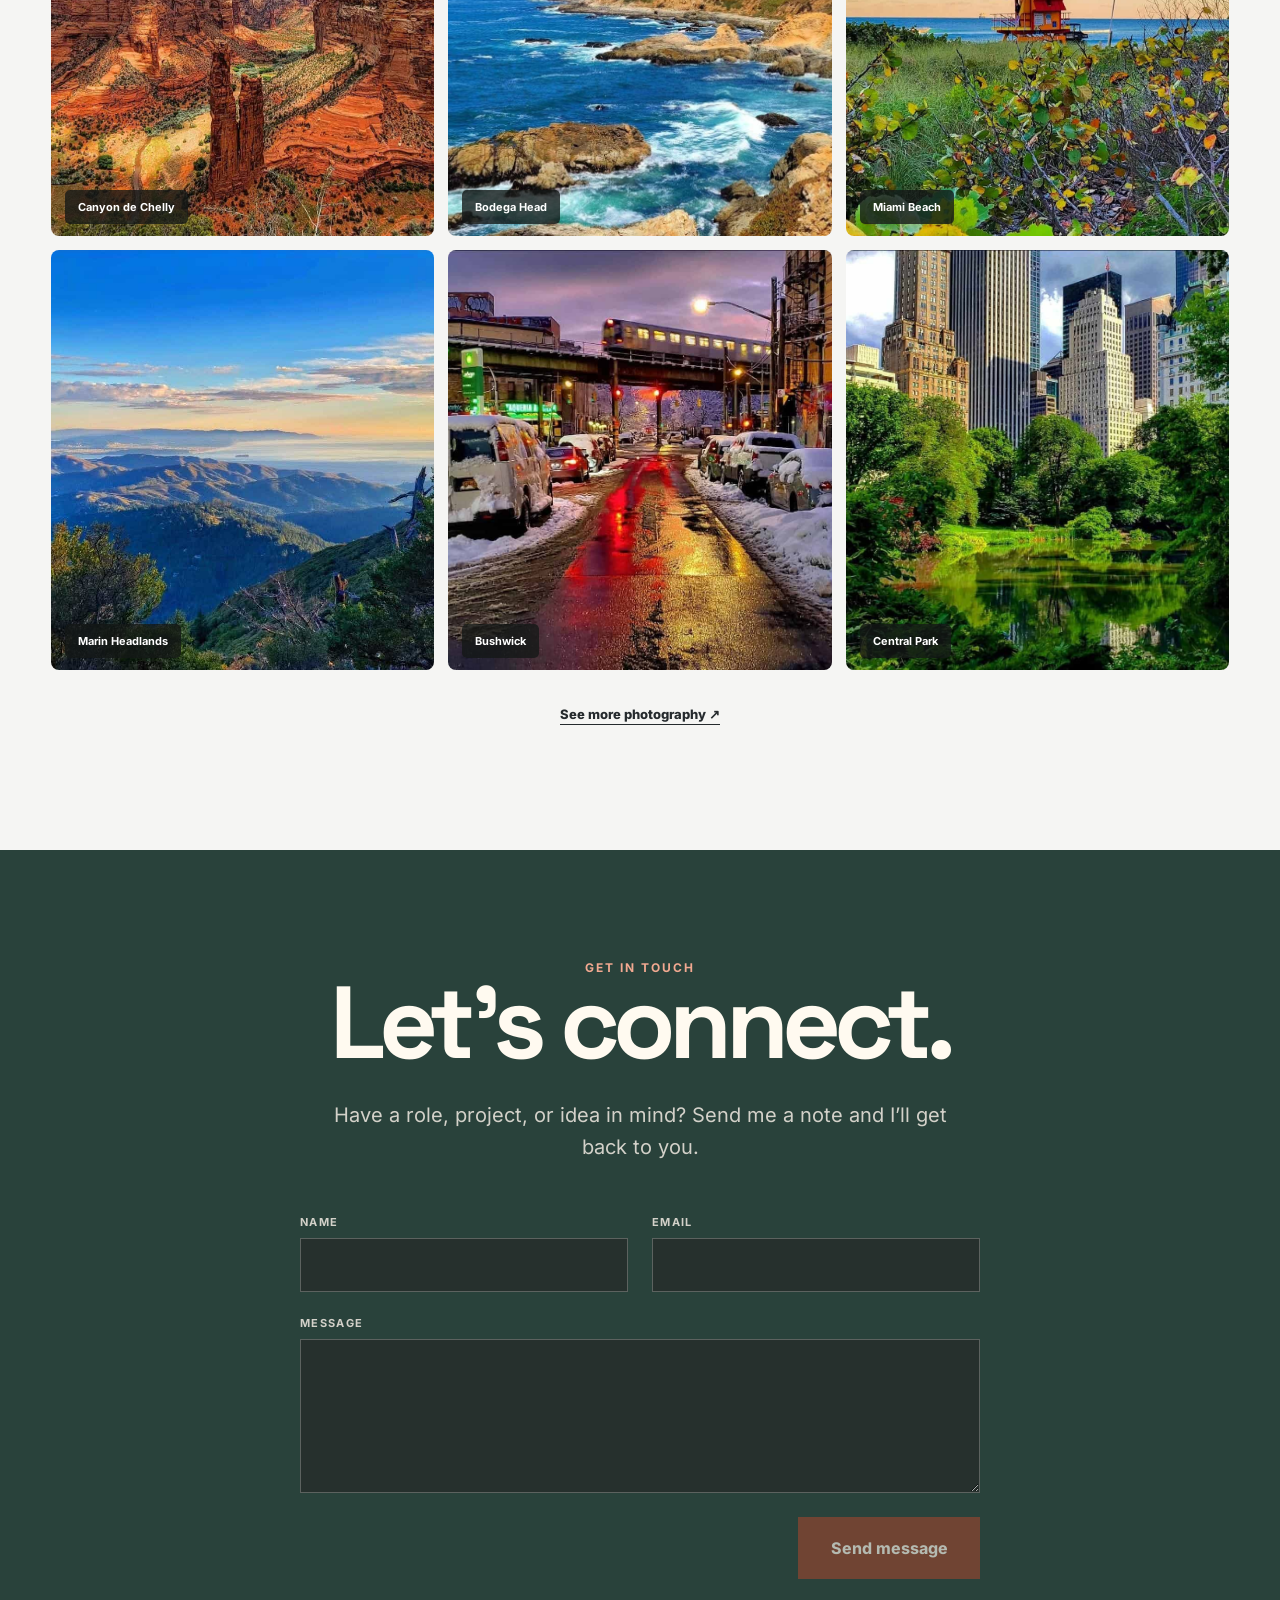
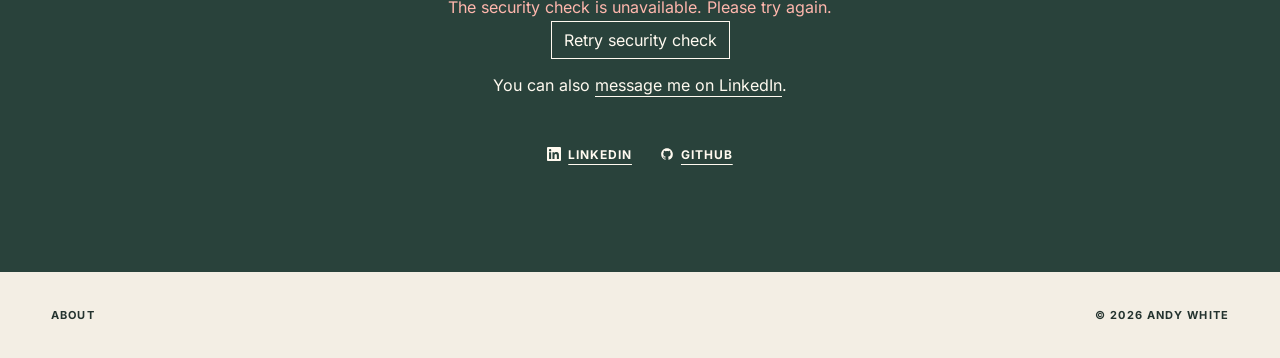
==== commit 0c6dca7a: "Publish Docketeer website case study and portfolio updates" ====
--- a/index.html
+++ b/index.html
@@ -53,7 +53,7 @@
   <link rel="icon" href="assets/favicon.svg" type="image/svg+xml">
   <link rel="preload" href="assets/fonts/libre-caslon-display-latin.woff2" as="font" type="font/woff2" crossorigin>
   <link rel="stylesheet" href="portfolio.css?v=6">
-  <script src="portfolio.js?v=4" defer></script>
+  <script src="portfolio.js?v=5" defer></script>
 </head>
 <body>
   <a class="skip-link" href="#main-content">Skip to main content</a>
@@ -64,11 +64,48 @@
       <a href="#projects">Projects</a><a href="#skills">Skills</a><a href="#credentials">Credentials</a><a href="#photography">Photography</a><a href="#contact">Contact</a>
     </nav>
   </header>
+  <script>
+    // Initialize navigation before the main content can paint.
+    (() => {
+      const menuButton = document.querySelector('.menu-button');
+      const navigation = document.querySelector('#primary-navigation');
+      const header = menuButton.closest('.site-header');
+      const mobileLayout = window.matchMedia('(max-width: 980px)');
+
+      function setMenuOpen(open) {
+        menuButton.setAttribute('aria-expanded', String(open));
+        menuButton.textContent = open ? 'Close' : 'Menu';
+        navigation.classList.toggle('open', open);
+      }
+
+      menuButton.addEventListener('click', () => setMenuOpen(!navigation.classList.contains('open')));
+      header.addEventListener('keydown', (event) => {
+        if (event.key !== 'Escape' || !navigation.classList.contains('open')) return;
+        setMenuOpen(false);
+        menuButton.focus();
+      });
+      header.addEventListener('focusout', (event) => {
+        if (!header.contains(event.relatedTarget)) setMenuOpen(false);
+      });
+      navigation.addEventListener('click', (event) => {
+        const link = event.target.closest('a');
+        if (!link || !navigation.classList.contains('open')) return;
+        const destination = document.getElementById(link.hash.slice(1));
+        if (destination) {
+          destination.setAttribute('tabindex', '-1');
+          destination.focus({ preventScroll: true });
+        }
+        setMenuOpen(false);
+      });
+      mobileLayout.addEventListener('change', () => setMenuOpen(false));
+      header.classList.add('menu-ready');
+    })();
+  </script>
   <main id="main-content">
     <section class="hero" id="top">
       <div class="hero-inner">
         <h1>Full-Stack<br>Software Engineer</h1>
-        <p class="hero-copy">Building reliable, performant web applications and data-driven products.</p>
+        <p class="hero-copy">Building reliable, performant web applications and data-driven products</p>
         <div class="actions">
           <a class="button button-solid" href="#projects">View Projects</a>
           <a class="button button-outline social-link" href="https://www.linkedin.com/in/andywhite5/" target="_blank" rel="noopener noreferrer"><svg aria-hidden="true" focusable="false" viewBox="0 0 24 24"><path d="M20.45 20.45h-3.56v-5.57c0-1.33-.02-3.04-1.85-3.04-1.85 0-2.14 1.45-2.14 2.94v5.67H9.35V9h3.42v1.56h.04c.48-.9 1.64-1.85 3.37-1.85 3.6 0 4.27 2.37 4.27 5.46v6.28ZM5.34 7.43a2.06 2.06 0 1 1 0-4.13 2.06 2.06 0 0 1 0 4.13Zm1.78 13.02H3.56V9h3.56v11.45ZM22.23 0H1.77A1.75 1.75 0 0 0 0 1.73v20.54C0 23.23.79 24 1.77 24h20.45A1.76 1.76 0 0 0 24 22.27V1.73A1.76 1.76 0 0 0 22.22 0h.01Z"/></svg><span>LinkedIn</span></a>
@@ -93,20 +130,32 @@
       </article>
       <div class="project-grid">
         <article class="project-card">
+          <a class="product-visual" href="projects/docketeer-website.html" aria-label="Explore the Docketeer website refactor"><span class="browser-frame browser-frame-dark"><span class="browser-chrome" aria-hidden="true"><i></i><i></i><i></i></span><img src="assets/projects/docketeer-website/desktop-hero-840.webp" srcset="assets/projects/docketeer-website/desktop-hero-480.webp 480w, assets/projects/docketeer-website/desktop-hero-840.webp 840w, assets/projects/docketeer-website/desktop-hero-1200.webp 1200w" sizes="(max-width: 620px) calc(100vw - 82px), (max-width: 980px) calc(85vw - 60px), min(595px, calc(42vw - 72px))" width="1440" height="900" alt="Docketeer website hero with a whale mascot against a star field" loading="lazy"></span></a>
+          <div class="project-card-copy"><p class="eyebrow">Frontend performance</p><h3>Docketeer Website Refactor</h3><p>A frontend overhaul that cut initial mobile payload by 98.7% and raised the desktop performance score by 104% in PageSpeed Insights lab tests.</p><div class="card-links"><a class="inline-link" href="projects/docketeer-website.html">View Project →</a></div></div>
+        </article>
+        <article class="project-card">
+          <a class="product-visual" href="projects/docketeer.html" aria-label="Explore the Docketeer 18 project"><span class="browser-frame browser-frame-dark"><span class="browser-chrome" aria-hidden="true"><i></i><i></i><i></i></span><img src="assets/projects/docketeer/vulnerability-overview-840.webp" srcset="assets/projects/docketeer/vulnerability-overview-480.webp 480w, assets/projects/docketeer/vulnerability-overview-840.webp 840w, assets/projects/docketeer/vulnerability-overview-1200.webp 1200w" sizes="(max-width: 620px) calc(100vw - 82px), (max-width: 980px) calc(85vw - 60px), min(595px, calc(42vw - 72px))" width="1456" height="888" alt="Docketeer 18 image vulnerability dashboard" loading="lazy"></span></a>
+          <div class="project-card-copy"><p class="eyebrow">Open-source engineering</p><h3>Docketeer 18</h3><p>A full-stack expansion of Docker image scanning with interactive CVE investigation and persistent vulnerability history.</p><div class="card-links"><a class="inline-link" href="projects/docketeer.html">View Project →</a><a class="inline-link" href="https://docketeer.io" target="_blank" rel="noopener noreferrer">Visit Website ↗</a><a class="inline-link" href="https://medium.com/@docketeer/announcing-docketeer-18-0-a-whale-of-an-improvement-67282fbbbe61" target="_blank" rel="noopener noreferrer">Read Press Release ↗</a></div></div>
+        </article>
+        <article class="project-card">
+          <a class="product-visual" href="projects/comfy-cafe.html"><span class="browser-frame"><span class="browser-chrome" aria-hidden="true"><i></i><i></i><i></i></span><img src="assets/projects/comfy-cafe/home-840.webp" srcset="assets/projects/comfy-cafe/home-480.webp 480w, assets/projects/comfy-cafe/home-840.webp 840w, assets/projects/comfy-cafe/home.webp 1440w" sizes="(max-width: 620px) calc(100vw - 82px), (max-width: 980px) calc(85vw - 60px), min(595px, calc(42vw - 72px))" width="1440" height="1000" alt="Comfy Cafe homepage with a warm cafe interior" loading="lazy"></span></a>
+          <div class="project-card-copy"><p class="eyebrow">Responsive web design</p><h3>Comfy Cafe</h3><p>A warm, responsive website for a local cafe with an interactive menu, polished motion, and accessible navigation.</p><div class="card-links"><a class="inline-link" href="projects/comfy-cafe.html">View Project →</a><a class="inline-link" href="https://www.andywhite.cv/Comfy-Cafe/" target="_blank" rel="noopener noreferrer">Visit Live Site ↗</a></div></div>
+        </article>
+        <article class="project-card">
           <a class="product-visual" href="projects/retail-dashboard.html"><span class="browser-frame"><span class="browser-chrome" aria-hidden="true"><i></i><i></i><i></i></span><img src="assets/projects/retail-dashboard/overview-840.webp" srcset="assets/projects/retail-dashboard/overview-480.webp 480w, assets/projects/retail-dashboard/overview-840.webp 840w, assets/projects/retail-dashboard/overview-929.webp 929w" sizes="(max-width: 620px) calc(100vw - 82px), (max-width: 980px) calc(85vw - 60px), min(595px, calc(42vw - 72px))" width="929" height="630" alt="Retail order guide and inventory dashboard" loading="lazy"></span></a>
           <div class="project-card-copy"><p class="eyebrow">Operations intelligence</p><h3>Interactive Retail Dashboard</h3><p>Inventory planning, forecasting, and performance analysis built into an advanced Excel operating tool.</p><div class="card-links"><a class="inline-link" href="projects/retail-dashboard.html">View Project →</a><a class="inline-link" href="https://1drv.ms/x/c/ea506d5d292bc7fd/IQTTc9SDa4RPRKcrD3a8gt_5AYcir9dTVObp_t3yBQQrzck?em=2" target="_blank" rel="noopener noreferrer">Open Dashboard ↗</a></div></div>
         </article>
         <article class="project-card">
-          <a class="product-visual" href="projects/docketeer.html" aria-label="Explore the Docketeer 18 project"><span class="browser-frame browser-frame-dark"><span class="browser-chrome" aria-hidden="true"><i></i><i></i><i></i></span><img src="assets/projects/docketeer/vulnerability-overview-840.webp" srcset="assets/projects/docketeer/vulnerability-overview-480.webp 480w, assets/projects/docketeer/vulnerability-overview-840.webp 840w, assets/projects/docketeer/vulnerability-overview-1200.webp 1200w" sizes="(max-width: 620px) calc(100vw - 82px), (max-width: 980px) calc(85vw - 60px), min(595px, calc(42vw - 72px))" width="1456" height="888" alt="Docketeer 18 image vulnerability dashboard" loading="lazy"></span></a>
-          <div class="project-card-copy"><p class="eyebrow">Open-source engineering</p><h3>Docketeer</h3><p>A full-stack expansion of Docker image scanning with interactive CVE investigation and persistent vulnerability history.</p><div class="card-links"><a class="inline-link" href="projects/docketeer.html">View Project →</a><a class="inline-link" href="https://docketeer.io" target="_blank" rel="noopener noreferrer">Visit Website ↗</a><a class="inline-link" href="https://medium.com/@docketeer/announcing-docketeer-18-0-a-whale-of-an-improvement-67282fbbbe61" target="_blank" rel="noopener noreferrer">Read Press Release ↗</a></div></div>
-        </article>
-        <article class="project-card">
-          <a class="product-visual" href="projects/comfy-cafe.html"><span class="browser-frame"><span class="browser-chrome" aria-hidden="true"><i></i><i></i><i></i></span><img src="assets/projects/comfy-cafe/home-840.webp" srcset="assets/projects/comfy-cafe/home-480.webp 480w, assets/projects/comfy-cafe/home-840.webp 840w, assets/projects/comfy-cafe/home.webp 1440w" sizes="(max-width: 620px) calc(100vw - 82px), (max-width: 980px) calc(85vw - 60px), min(595px, calc(42vw - 72px))" width="1440" height="1000" alt="Comfy Cafe homepage with a warm cafe interior" loading="lazy"></span></a>
-          <div class="project-card-copy"><p class="eyebrow">Responsive web design</p><h3>Comfy Cafe</h3><p>A warm, responsive website for a local cafe with an interactive menu, polished motion, and accessible navigation.</p><div class="card-links"><a class="inline-link" href="projects/comfy-cafe.html">View Project →</a><a class="inline-link" href="https://www.andywhite.cv/Comfy-Cafe/" target="_blank" rel="noopener noreferrer">Visit Live Site ↗</a></div></div>
-        </article>
-        <article class="project-card">
           <a class="product-visual" href="projects/tableau.html"><span class="browser-frame"><span class="browser-chrome" aria-hidden="true"><i></i><i></i><i></i></span><img src="assets/projects/tableau/dashboard-840.webp" srcset="assets/projects/tableau/dashboard-480.webp 480w, assets/projects/tableau/dashboard-840.webp 840w, assets/projects/tableau/dashboard.webp 1600w" sizes="(max-width: 620px) calc(100vw - 82px), (max-width: 980px) calc(85vw - 60px), min(595px, calc(42vw - 72px))" width="1600" height="1000" alt="Tableau dashboard visualizing New York City 311 data" loading="lazy"></span></a>
           <div class="project-card-copy"><p class="eyebrow">Data engineering &amp; visualization</p><h3>NYC 311 Analytics</h3><p>A dimensional data warehouse and interactive Tableau dashboard built from 100,000 public service records.</p><div class="card-links"><a class="inline-link" href="projects/tableau.html">View Project →</a><a class="inline-link" href="https://public.tableau.com/app/profile/andywhite/viz/CIS4400Group7Tableau/Dashboard" target="_blank" rel="noopener noreferrer">Open Dashboard ↗</a></div></div>
+        </article>
+        <article class="project-card">
+          <a class="product-visual" href="projects/library-app.html"><span class="browser-frame"><span class="browser-chrome" aria-hidden="true"><i></i><i></i><i></i></span><img
+            src="assets/projects/library-app/home-840.webp"
+            srcset="assets/projects/library-app/home-480.webp 480w, assets/projects/library-app/home-840.webp 840w, assets/projects/library-app/home-1200.webp 1200w"
+            sizes="(max-width: 620px) calc(100vw - 82px), (max-width: 980px) calc(85vw - 60px), min(595px, calc(42vw - 72px))"
+            width="1440" height="1000" alt="Personal library application" loading="lazy"></span></a>
+          <div class="project-card-copy"><p class="eyebrow">Vanilla JavaScript</p><h3>Library App</h3><p>Add books, track reading status, and manage a browser-persisted personal collection.</p><div class="card-links"><a class="inline-link" href="projects/library-app.html">View Project →</a></div></div>
         </article>
       </div>
       <a class="project-archive-link" href="projects/">View other projects →</a>
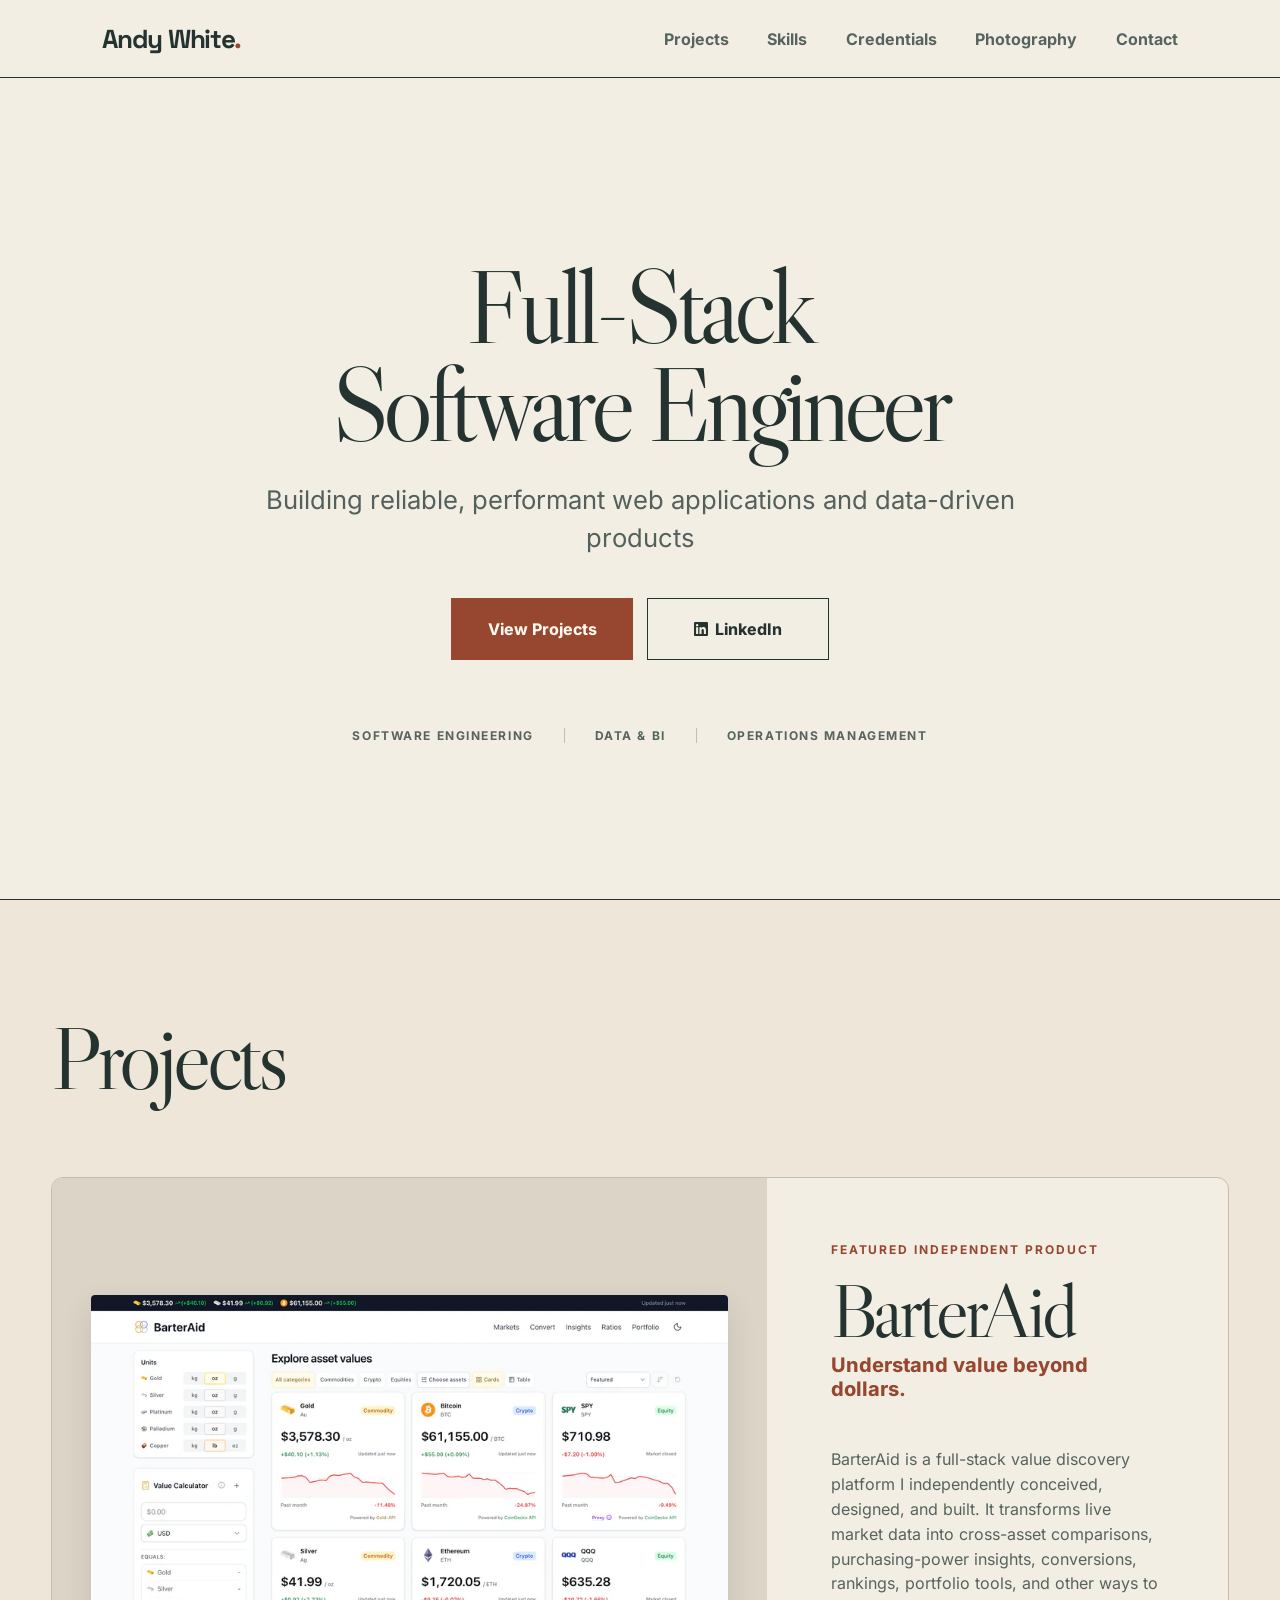
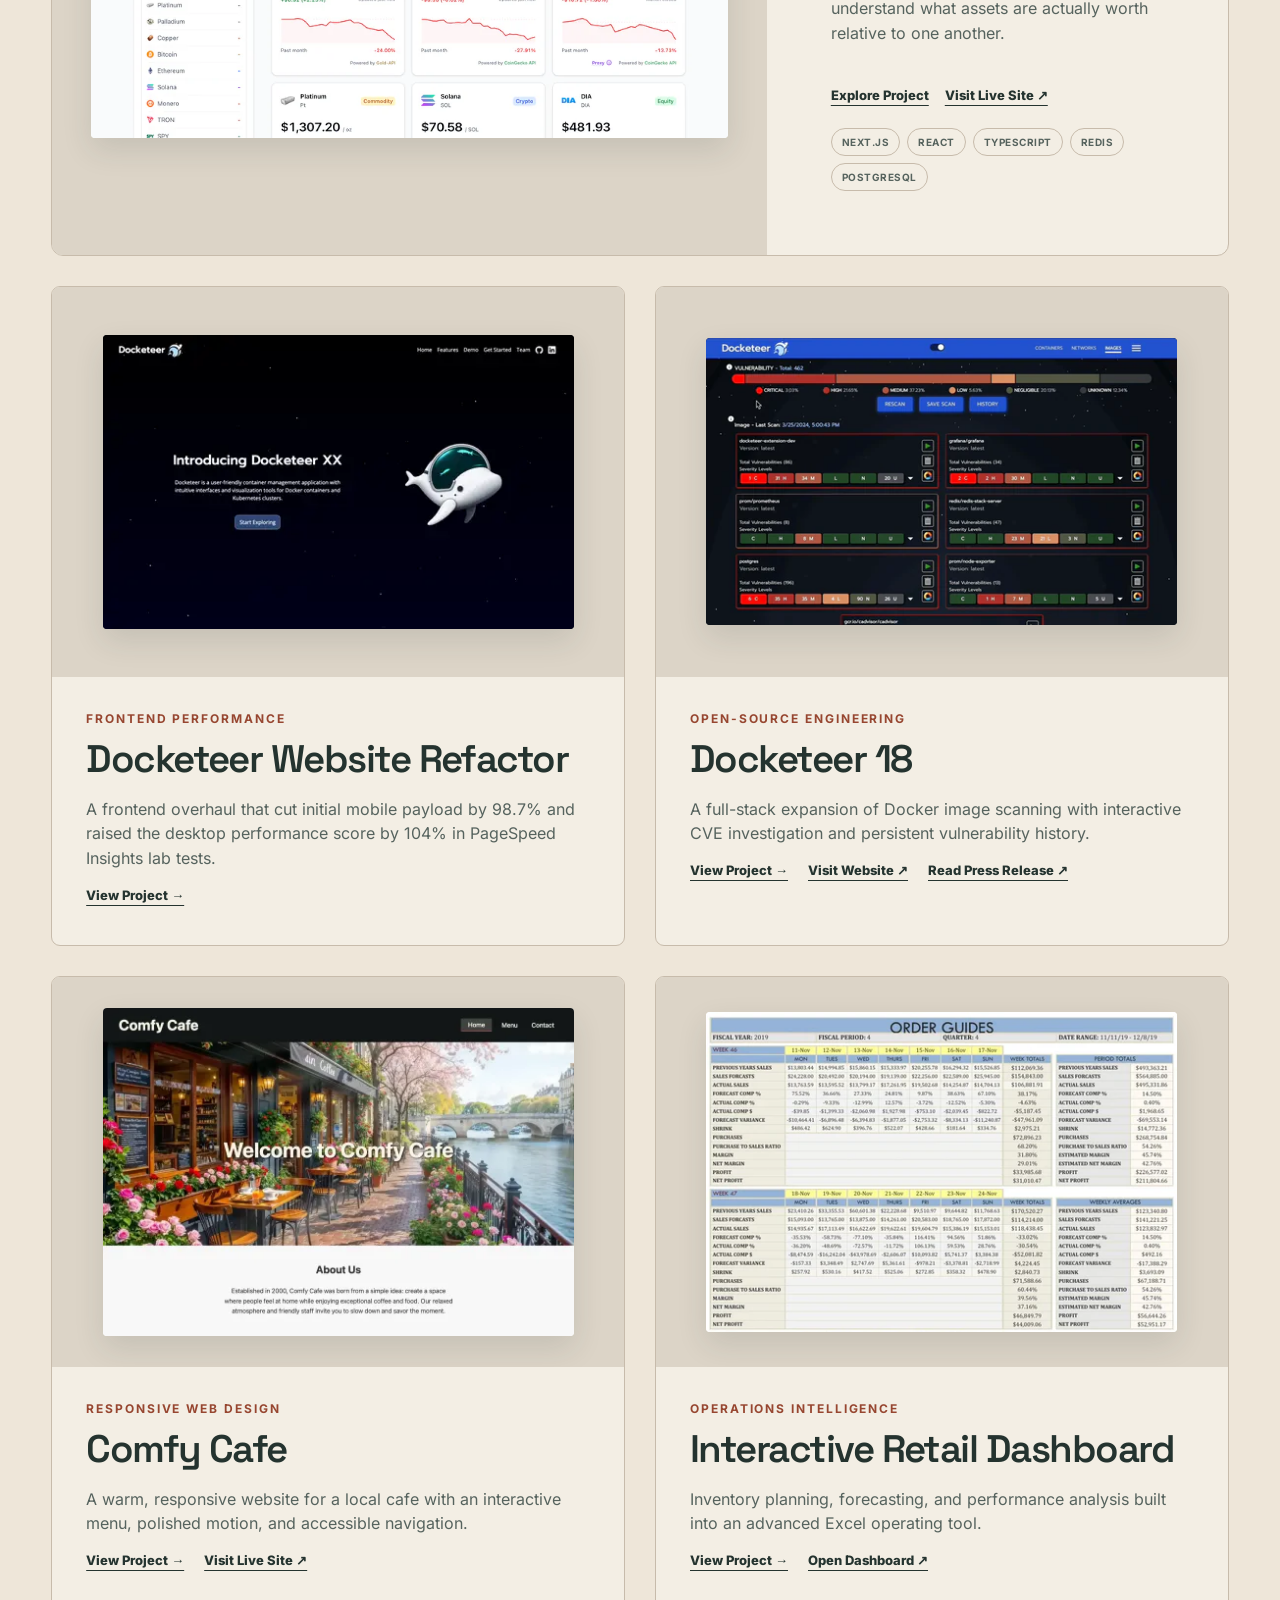
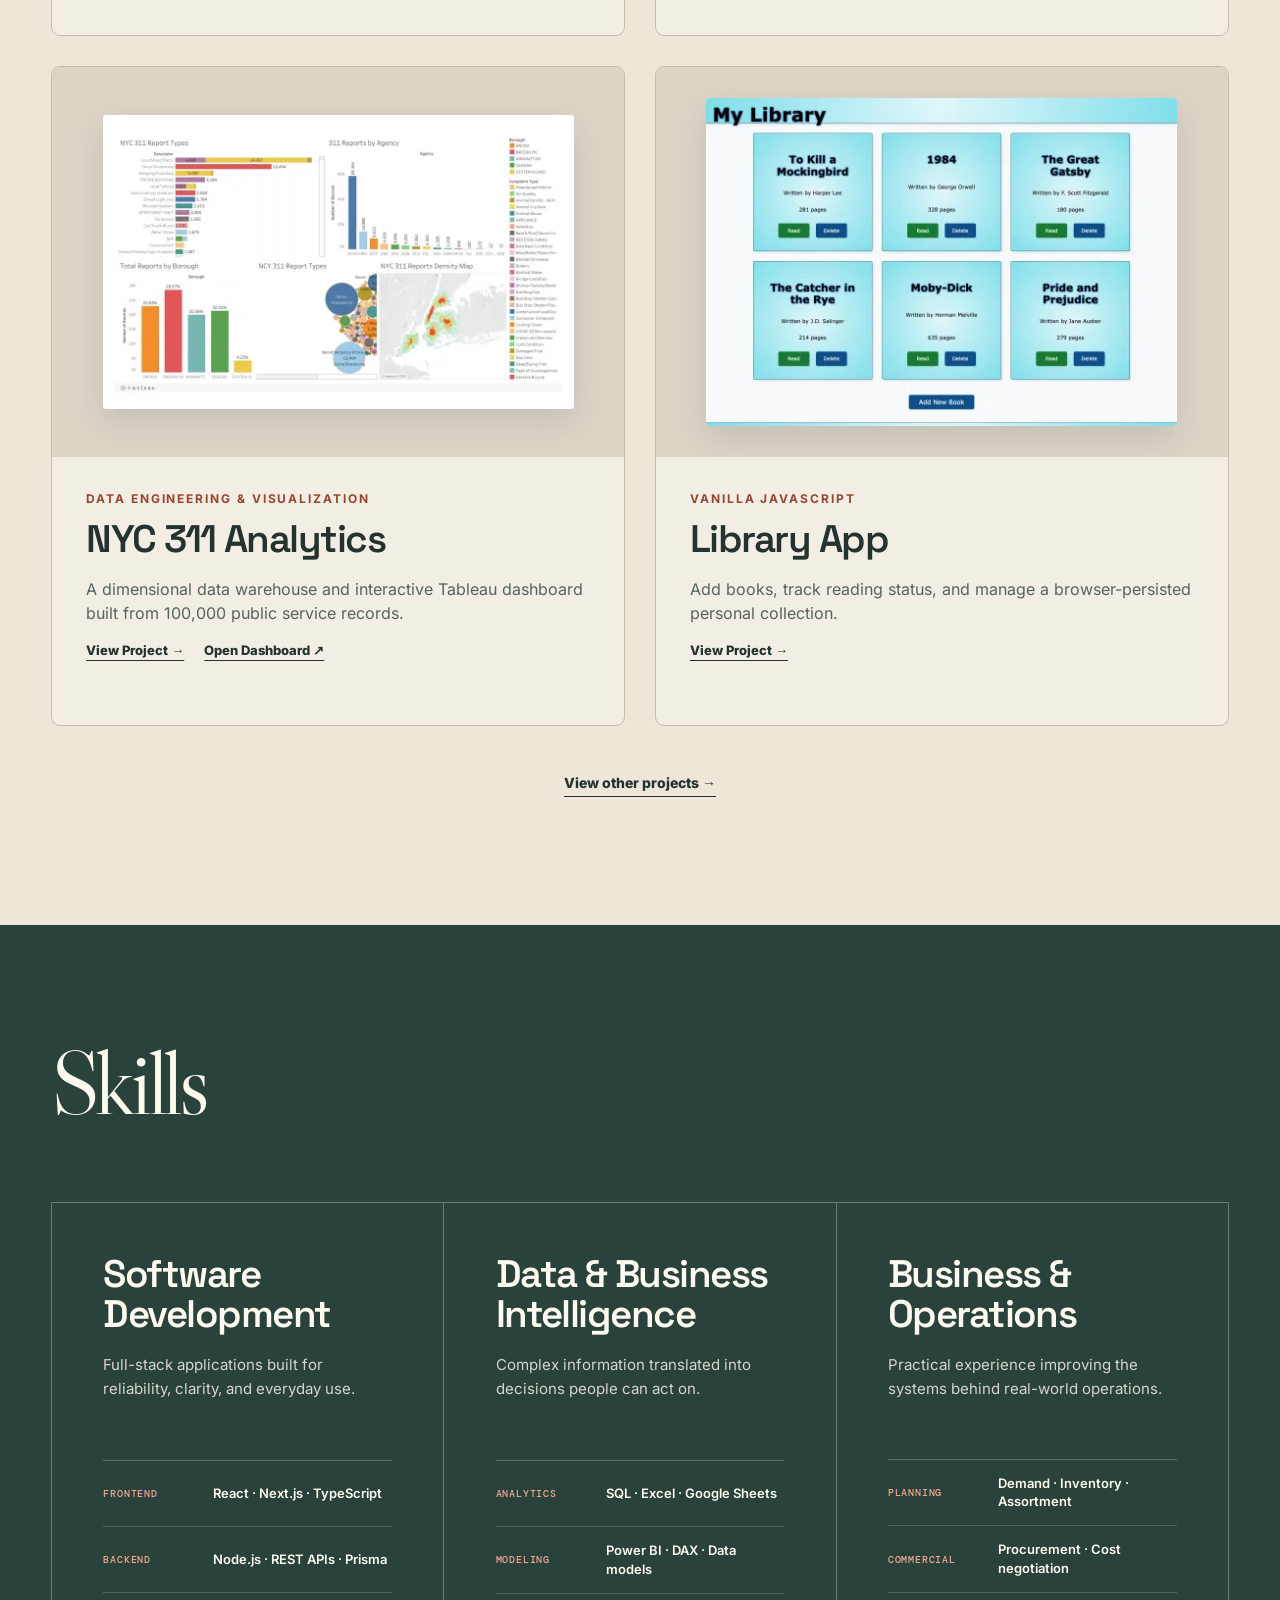
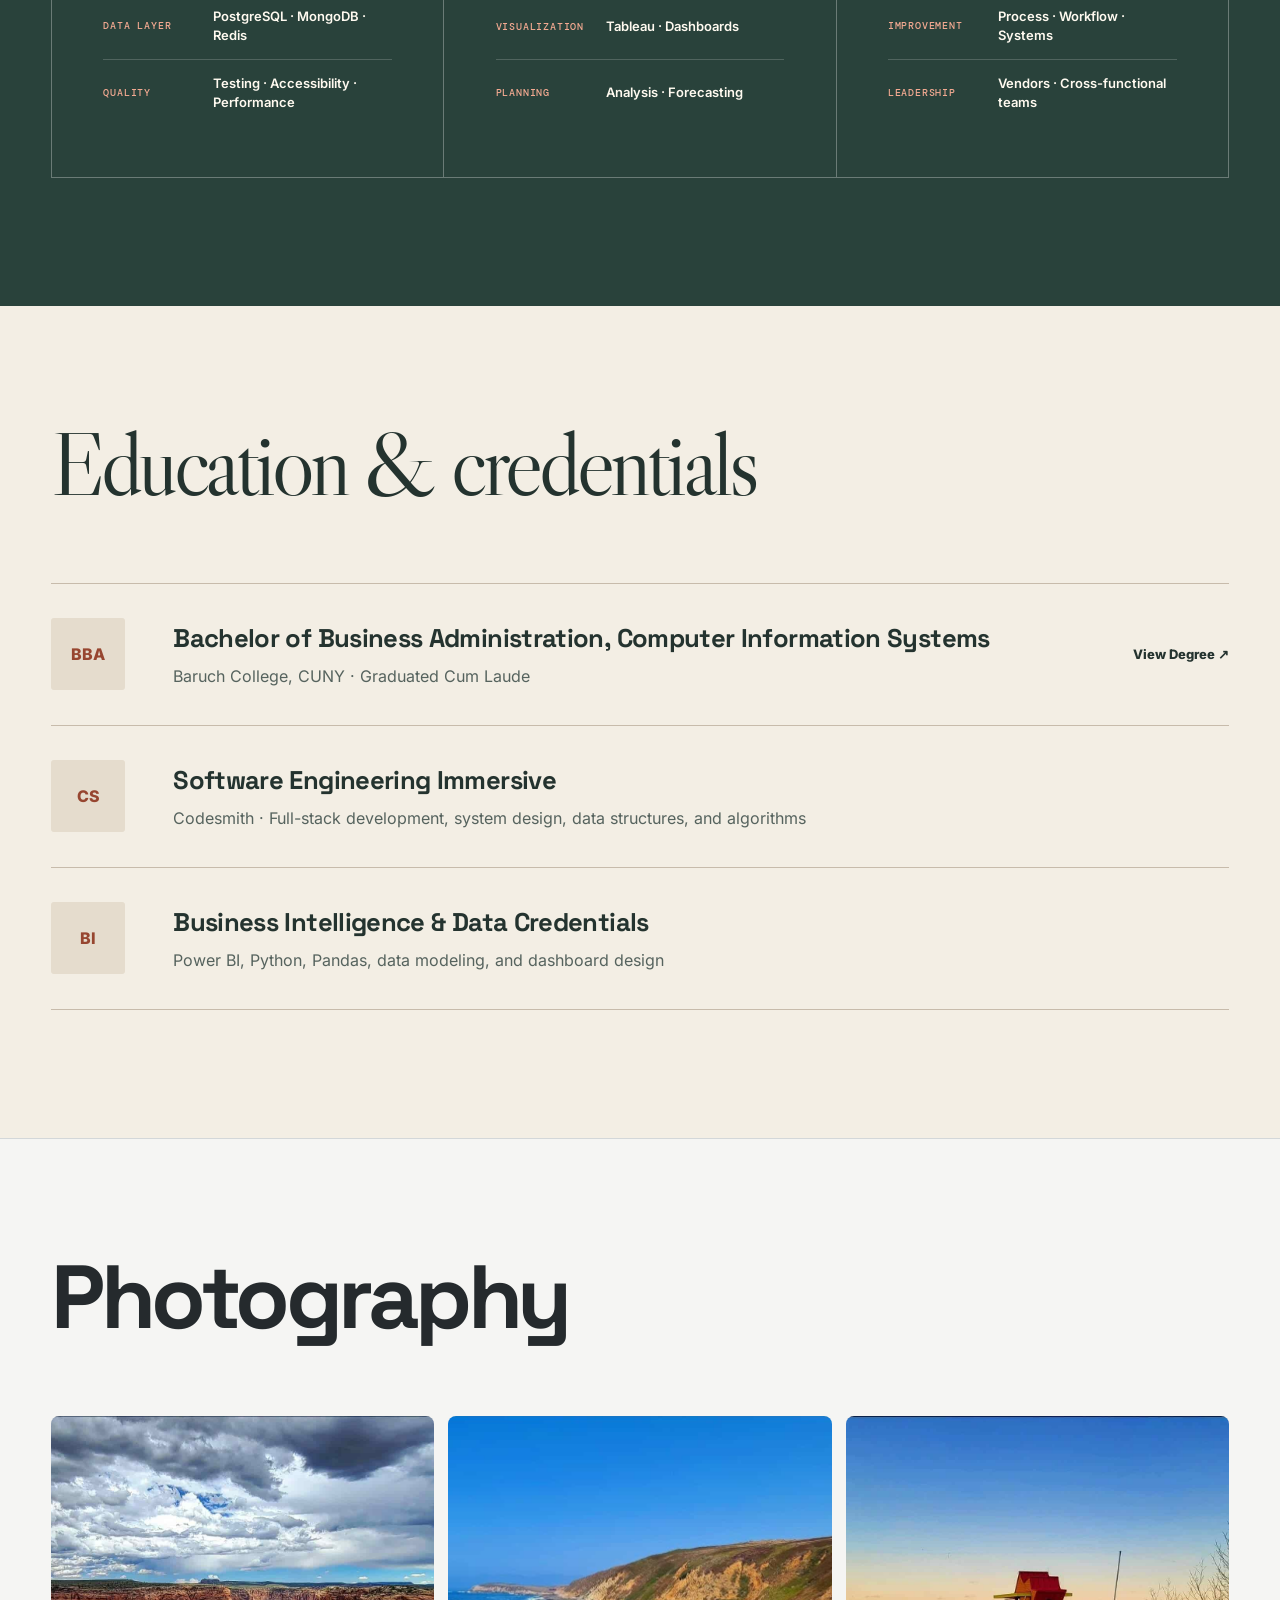
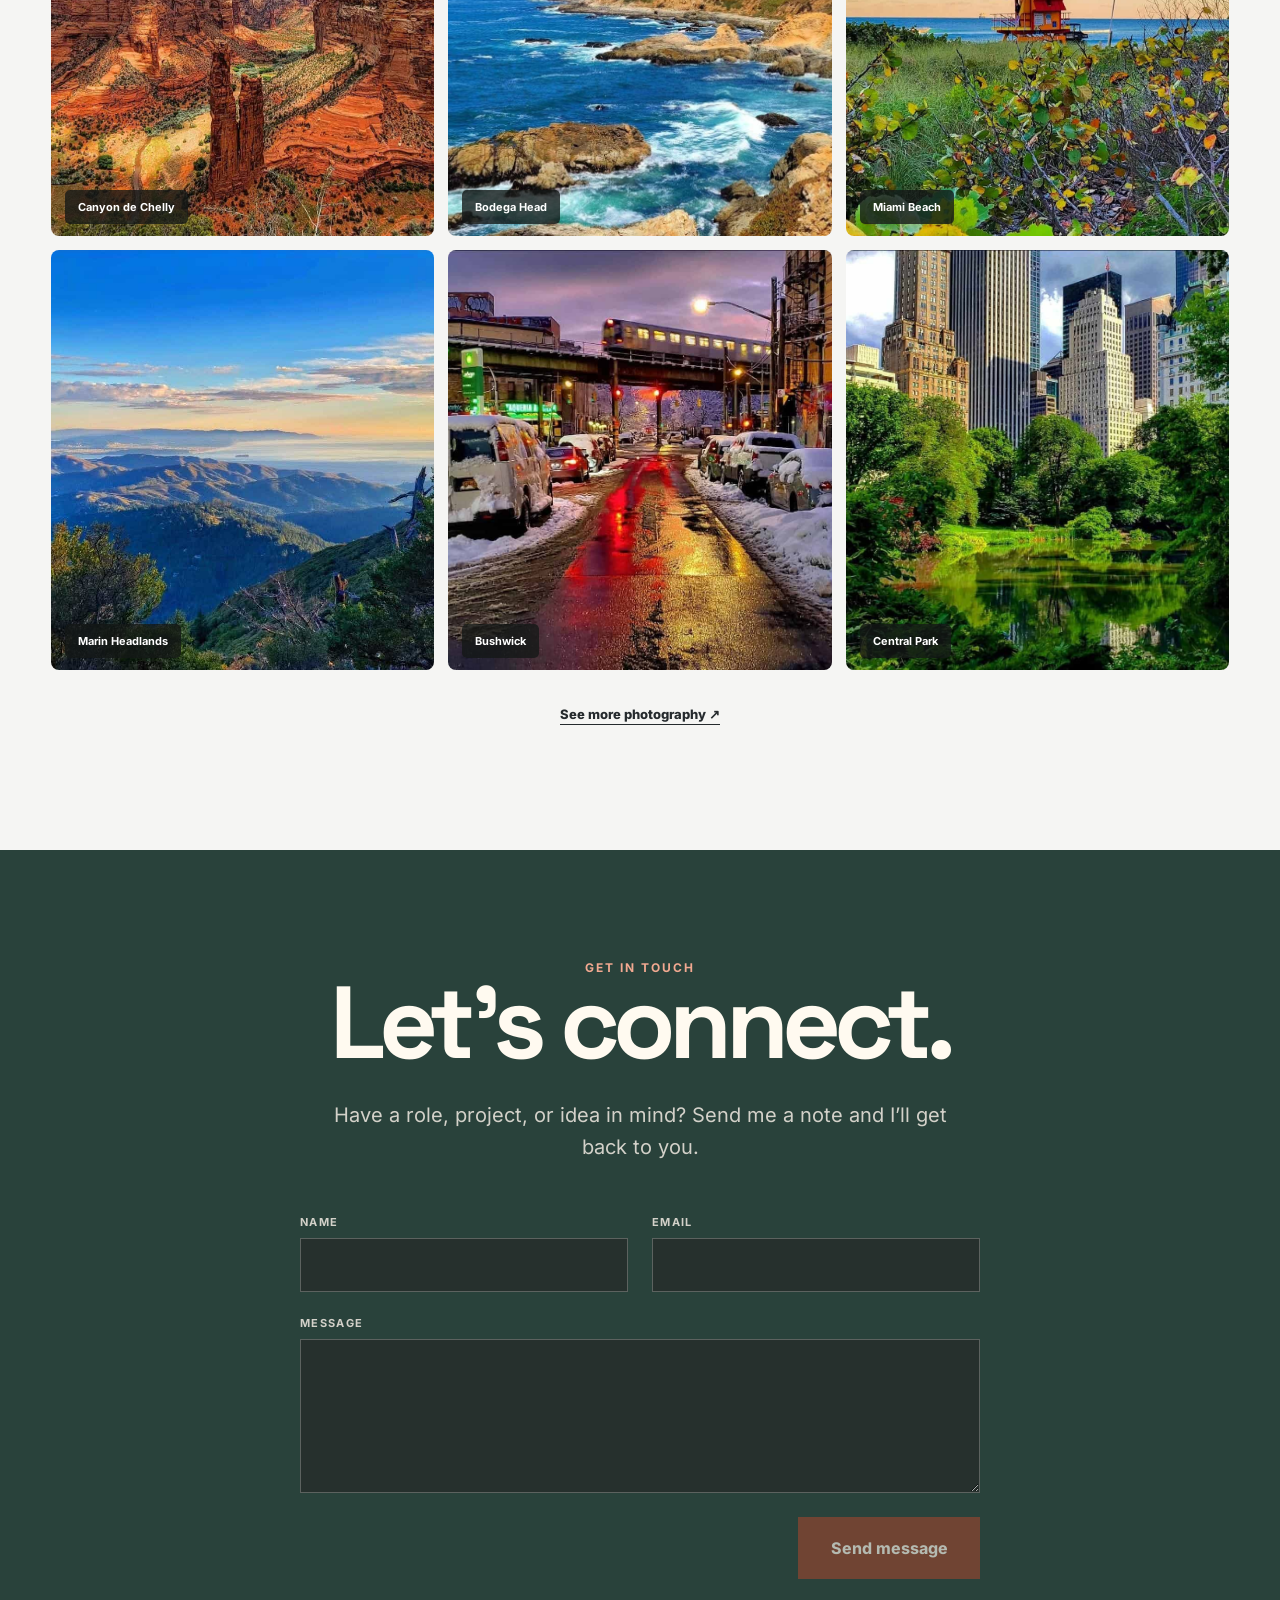
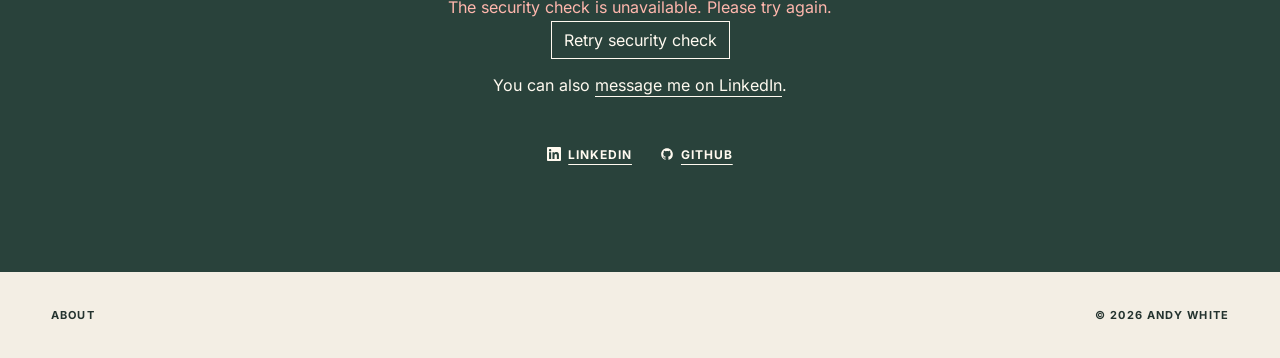
==== commit 3ab5d51d: "Refresh BarterAid screenshots after metals-only units update" ====
--- a/index.html
+++ b/index.html
@@ -117,7 +117,7 @@
       <div class="section-heading"><h2>Projects</h2></div>
       <article class="feature-project">
         <a class="product-visual feature-image" href="projects/barteraid.html" aria-label="Explore the BarterAid project">
-          <span class="browser-frame browser-frame-feature"><span class="browser-chrome" aria-hidden="true"><i></i><i></i><i></i></span><img src="assets/projects/barteraid/markets-light-840.webp?v=20261115" srcset="assets/projects/barteraid/markets-light-480.webp?v=20261115 480w, assets/projects/barteraid/markets-light-840.webp?v=20261115 840w, assets/projects/barteraid/markets-light-1200.webp?v=20261115 1200w" sizes="(max-width: 620px) calc(100vw - 84px), (max-width: 1000px) calc(100vw - 128px), min(790px, 55vw)" width="1440" height="1000" alt="BarterAid redesigned market dashboard with live commodity, cryptocurrency, and equity prices" loading="lazy"></span>
+          <span class="browser-frame browser-frame-feature"><span class="browser-chrome" aria-hidden="true"><i></i><i></i><i></i></span><img src="assets/projects/barteraid/markets-light-840.webp?v=20261122" srcset="assets/projects/barteraid/markets-light-480.webp?v=20261122 480w, assets/projects/barteraid/markets-light-840.webp?v=20261122 840w, assets/projects/barteraid/markets-light-1200.webp?v=20261122 1200w" sizes="(max-width: 620px) calc(100vw - 84px), (max-width: 1000px) calc(100vw - 128px), min(790px, 55vw)" width="1440" height="1000" alt="BarterAid redesigned market dashboard with live commodity, cryptocurrency, and equity prices" loading="lazy"></span>
         </a>
         <div class="feature-copy">
           <p class="eyebrow">Featured independent product</p>
